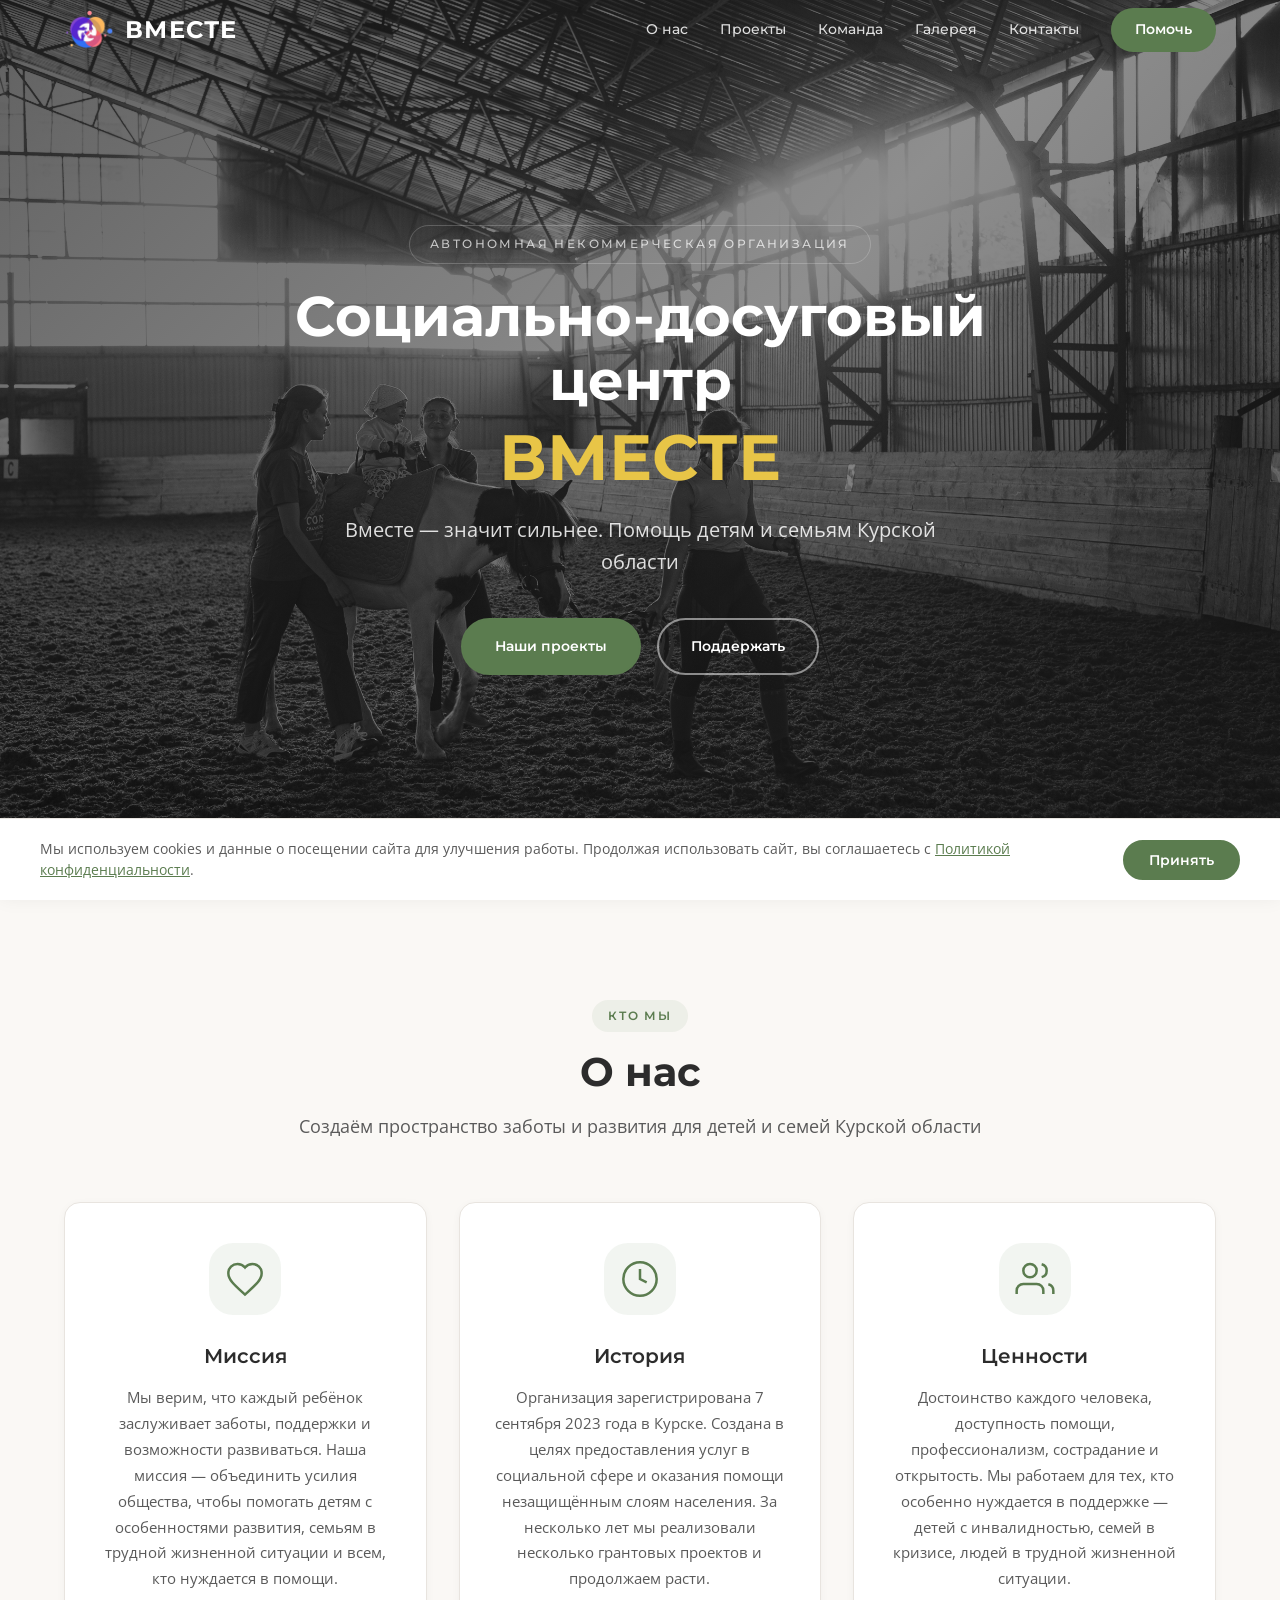
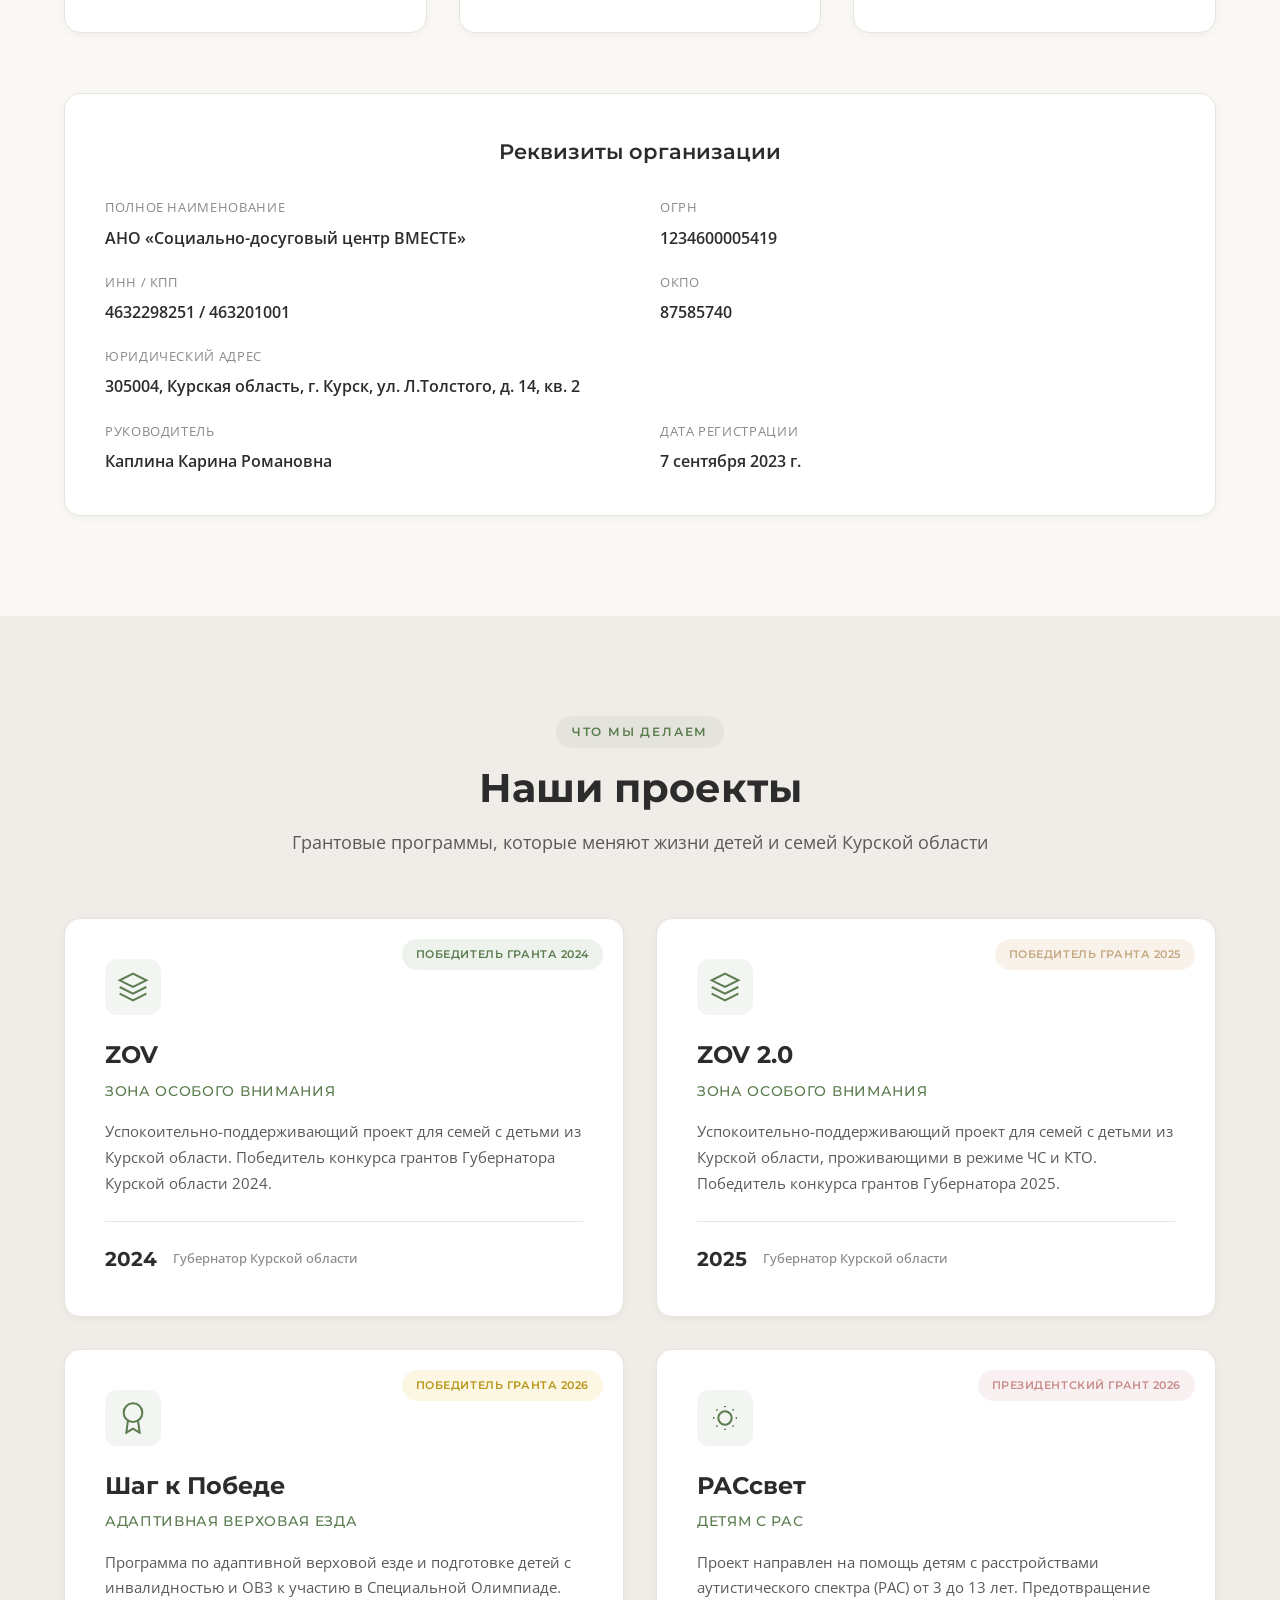
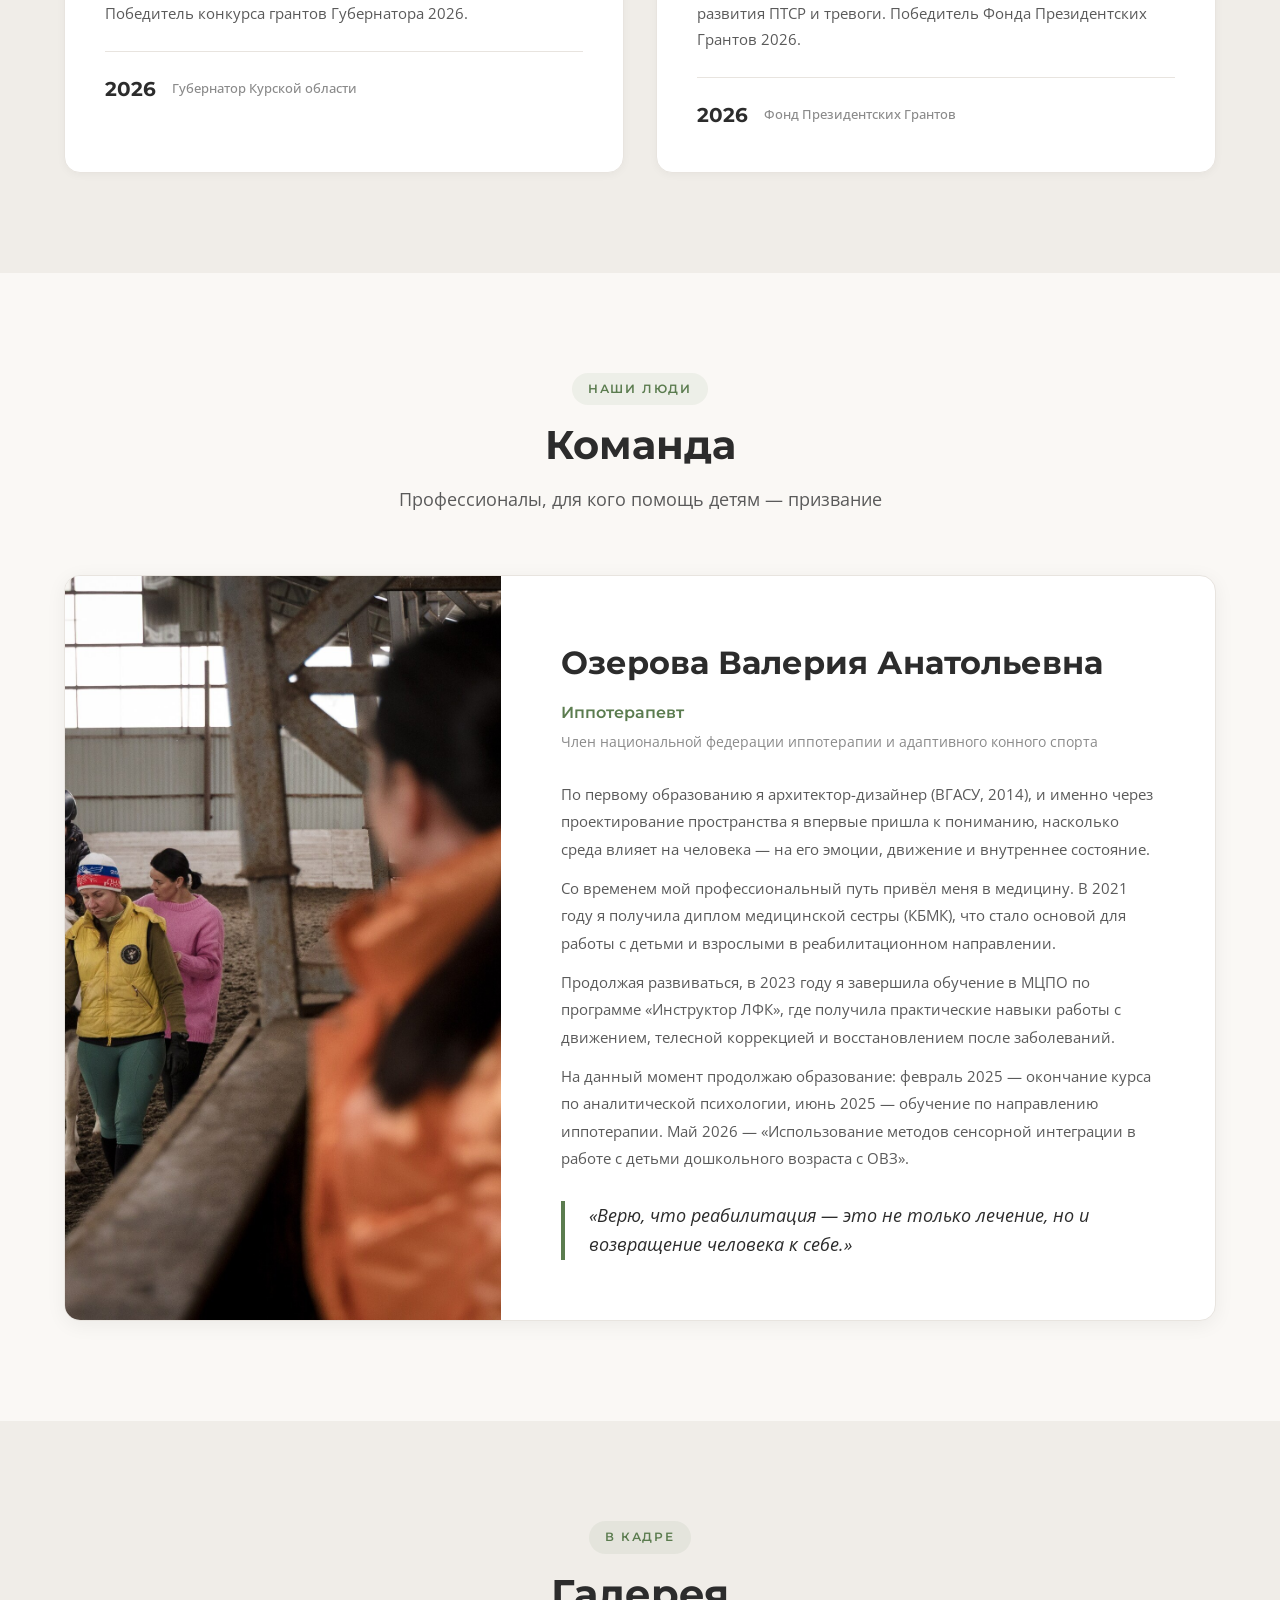
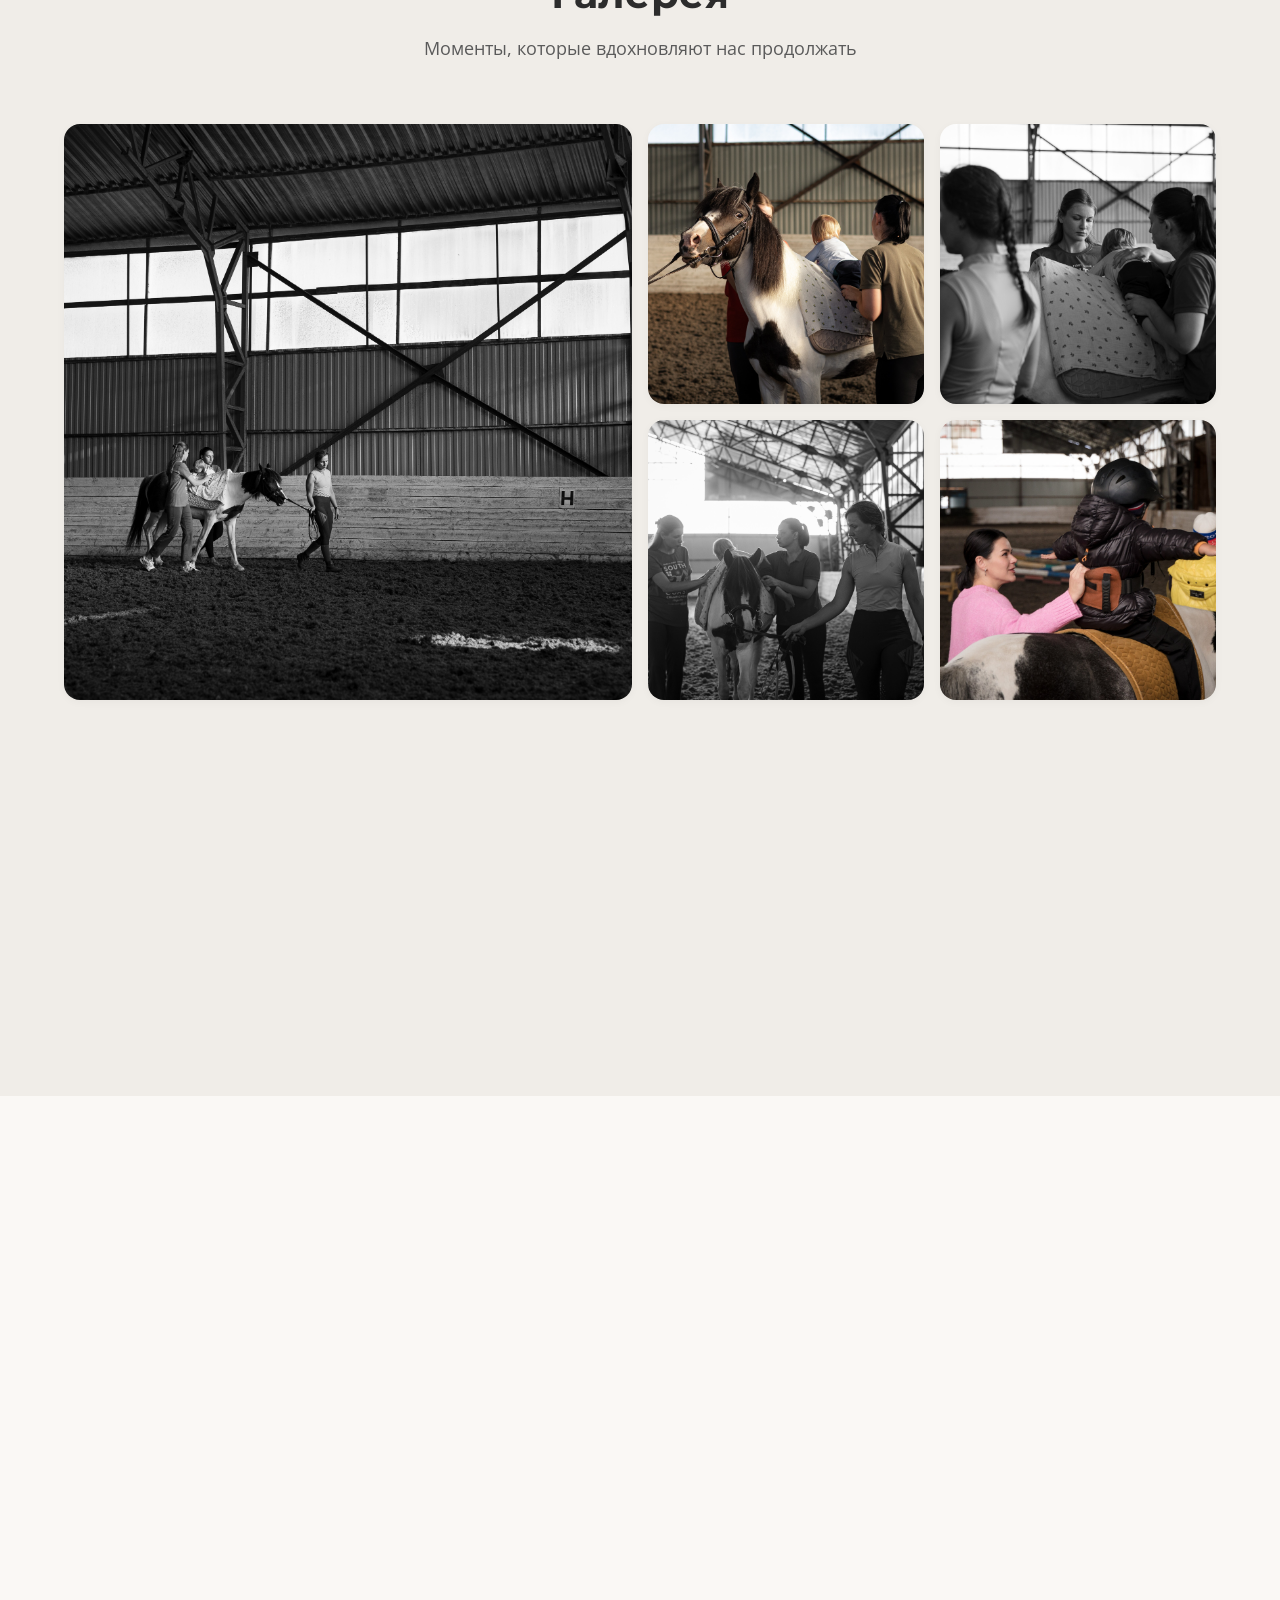
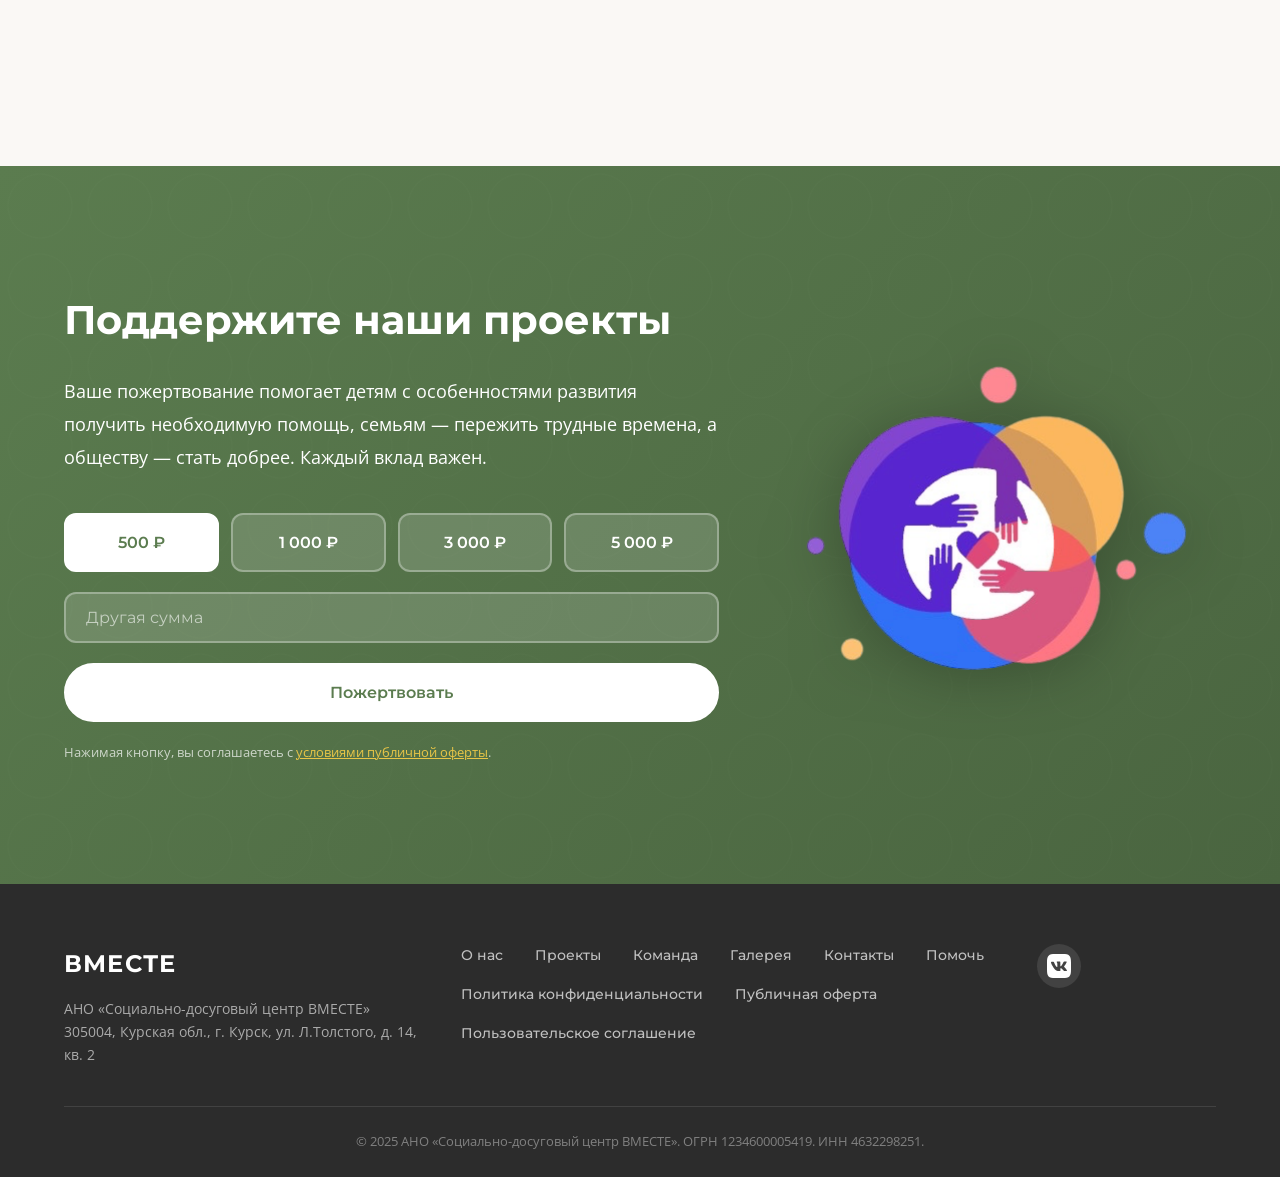
==== index.html @ 03fdedae "Replace separate legal pages with inline modals - same URL" ====
<!DOCTYPE html>
<html lang="ru">
<head>
    <meta charset="UTF-8">
    <meta name="viewport" content="width=device-width, initial-scale=1.0">
    <title>ВМЕСТЕ — Социально-досуговый центр</title>
    <meta name="description" content="АНО Социально-досуговый центр ВМЕСТЕ — помощь детям и семьям Курской области. Иппотерапия, проекты для детей с ОВЗ, поддержка семей в режиме ЧС.">
    <meta property="og:title" content="ВМЕСТЕ — Социально-досуговый центр">
    <meta property="og:description" content="Помощь детям и семьям Курской области. Иппотерапия, адаптивная верховая езда, поддержка детей с РАС.">
    <meta property="og:type" content="website">
    <link rel="icon" href="images/logo-donate.png" type="image/png">
    <link rel="preconnect" href="https://fonts.googleapis.com">
    <link rel="preconnect" href="https://fonts.gstatic.com" crossorigin>
    <link href="https://fonts.googleapis.com/css2?family=Montserrat:wght@300;400;500;600;700&family=Open+Sans:ital,wght@0,400;0,600;1,400&display=swap" rel="stylesheet">
    <link rel="stylesheet" href="css/style.css">
</head>
<body>
    <!-- Header -->
    <header class="header" id="header">
        <div class="container">
            <a href="#" class="logo">
                <img src="images/logo-donate.png" alt="ВМЕСТЕ" class="logo__img">
                <span>ВМЕСТЕ</span>
            </a>
            <nav class="nav" id="nav">
                <a href="#about" class="nav-link">О нас</a>
                <a href="#projects" class="nav-link">Проекты</a>
                <a href="#team" class="nav-link">Команда</a>
                <a href="#gallery" class="nav-link">Галерея</a>
                <a href="#contacts" class="nav-link">Контакты</a>
                <a href="#donate" class="nav-link nav-link--cta">Помочь</a>
            </nav>
            <button class="menu-toggle" id="menuToggle" aria-label="Открыть меню">
                <span></span>
                <span></span>
                <span></span>
            </button>
        </div>
    </header>

    <!-- Hero -->
    <section class="hero" id="hero">
        <div class="hero__bg">
            <img src="images/hero.jpg" alt="Иппотерапия в манеже" loading="eager">
            <div class="hero__overlay"></div>
        </div>
        <div class="hero__content">
            <span class="hero__label">Автономная некоммерческая организация</span>
            <h1 class="hero__title">Социально-досуговый центр <span class="hero__accent">ВМЕСТЕ</span></h1>
            <p class="hero__subtitle">Вместе — значит сильнее. Помощь детям и семьям Курской области</p>
            <div class="hero__actions">
                <a href="#projects" class="btn btn--primary">Наши проекты</a>
                <a href="#donate" class="btn btn--outline">Поддержать</a>
            </div>
        </div>
        <a href="#about" class="hero__scroll" aria-label="Прокрутить вниз">
            <svg width="24" height="24" viewBox="0 0 24 24" fill="none" stroke="currentColor" stroke-width="2">
                <path d="M12 5v14M5 12l7 7 7-7"/>
            </svg>
        </a>
    </section>

    <!-- About -->
    <section class="about section" id="about">
        <div class="container">
            <div class="section-header">
                <span class="section-tag">Кто мы</span>
                <h2 class="section-title">О нас</h2>
                <p class="section-desc">Создаём пространство заботы и развития для детей и семей Курской области</p>
            </div>
            <div class="about__grid">
                <div class="about__card">
                    <div class="about__icon">
                        <svg width="40" height="40" viewBox="0 0 24 24" fill="none" stroke="currentColor" stroke-width="1.5">
                            <path d="M12 21.35l-1.45-1.32C5.4 15.36 2 12.28 2 8.5 2 5.42 4.42 3 7.5 3c1.74 0 3.41.81 4.5 2.09C13.09 3.81 14.76 3 16.5 3 19.58 3 22 5.42 22 8.5c0 3.78-3.4 6.86-8.55 11.54L12 21.35z"/>
                        </svg>
                    </div>
                    <h3>Миссия</h3>
                    <p>Мы верим, что каждый ребёнок заслуживает заботы, поддержки и возможности развиваться. Наша миссия — объединить усилия общества, чтобы помогать детям с особенностями развития, семьям в трудной жизненной ситуации и всем, кто нуждается в помощи.</p>
                </div>
                <div class="about__card">
                    <div class="about__icon">
                        <svg width="40" height="40" viewBox="0 0 24 24" fill="none" stroke="currentColor" stroke-width="1.5">
                            <circle cx="12" cy="12" r="10"/>
                            <path d="M12 6v6l4 2"/>
                        </svg>
                    </div>
                    <h3>История</h3>
                    <p>Организация зарегистрирована 7 сентября 2023 года в Курске. Создана в целях предоставления услуг в социальной сфере и оказания помощи незащищённым слоям населения. За несколько лет мы реализовали несколько грантовых проектов и продолжаем расти.</p>
                </div>
                <div class="about__card">
                    <div class="about__icon">
                        <svg width="40" height="40" viewBox="0 0 24 24" fill="none" stroke="currentColor" stroke-width="1.5">
                            <path d="M17 21v-2a4 4 0 0 0-4-4H5a4 4 0 0 0-4 4v2"/>
                            <circle cx="9" cy="7" r="4"/>
                            <path d="M23 21v-2a4 4 0 0 0-3-3.87M16 3.13a4 4 0 0 1 0 7.75"/>
                        </svg>
                    </div>
                    <h3>Ценности</h3>
                    <p>Достоинство каждого человека, доступность помощи, профессионализм, сострадание и открытость. Мы работаем для тех, кто особенно нуждается в поддержке — детей с инвалидностью, семей в кризисе, людей в трудной жизненной ситуации.</p>
                </div>
            </div>

            <div class="about__requisites" style="margin-top: 60px; background: var(--color-card); border-radius: var(--radius-lg); padding: 40px; box-shadow: var(--shadow-sm); border: 1px solid var(--color-border);">
                <h3 style="font-family: var(--font-heading); font-size: 1.3rem; font-weight: 600; margin-bottom: 24px; color: var(--color-text); text-align: center;">Реквизиты организации</h3>
                <div class="requisites__grid" style="display: grid; grid-template-columns: repeat(2, 1fr); gap: 16px 40px;">
                    <div class="requisite">
                        <span style="font-size: 0.8rem; color: var(--color-text-muted); text-transform: uppercase; letter-spacing: 0.05em;">Полное наименование</span>
                        <p style="font-weight: 600; color: var(--color-text); margin-top: 4px;">АНО «Социально-досуговый центр ВМЕСТЕ»</p>
                    </div>
                    <div class="requisite">
                        <span style="font-size: 0.8rem; color: var(--color-text-muted); text-transform: uppercase; letter-spacing: 0.05em;">ОГРН</span>
                        <p style="font-weight: 600; color: var(--color-text); margin-top: 4px;">1234600005419</p>
                    </div>
                    <div class="requisite">
                        <span style="font-size: 0.8rem; color: var(--color-text-muted); text-transform: uppercase; letter-spacing: 0.05em;">ИНН / КПП</span>
                        <p style="font-weight: 600; color: var(--color-text); margin-top: 4px;">4632298251 / 463201001</p>
                    </div>
                    <div class="requisite">
                        <span style="font-size: 0.8rem; color: var(--color-text-muted); text-transform: uppercase; letter-spacing: 0.05em;">ОКПО</span>
                        <p style="font-weight: 600; color: var(--color-text); margin-top: 4px;">87585740</p>
                    </div>
                    <div class="requisite" style="grid-column: span 2;">
                        <span style="font-size: 0.8rem; color: var(--color-text-muted); text-transform: uppercase; letter-spacing: 0.05em;">Юридический адрес</span>
                        <p style="font-weight: 600; color: var(--color-text); margin-top: 4px;">305004, Курская область, г. Курск, ул. Л.Толстого, д. 14, кв. 2</p>
                    </div>
                    <div class="requisite">
                        <span style="font-size: 0.8rem; color: var(--color-text-muted); text-transform: uppercase; letter-spacing: 0.05em;">Руководитель</span>
                        <p style="font-weight: 600; color: var(--color-text); margin-top: 4px;">Каплина Карина Романовна</p>
                    </div>
                    <div class="requisite">
                        <span style="font-size: 0.8rem; color: var(--color-text-muted); text-transform: uppercase; letter-spacing: 0.05em;">Дата регистрации</span>
                        <p style="font-weight: 600; color: var(--color-text); margin-top: 4px;">7 сентября 2023 г.</p>
                    </div>
                </div>
            </div>
        </div>
    </section>

    <!-- Projects -->
    <section class="projects section" id="projects">
        <div class="container">
            <div class="section-header">
                <span class="section-tag">Что мы делаем</span>
                <h2 class="section-title">Наши проекты</h2>
                <p class="section-desc">Грантовые программы, которые меняют жизни детей и семей Курской области</p>
            </div>
            <div class="projects__grid">
                <div class="project-card">
                    <div class="project-card__badge badge--green">Победитель гранта 2024</div>
                    <div class="project-card__icon">
                        <svg width="32" height="32" viewBox="0 0 24 24" fill="none" stroke="currentColor" stroke-width="1.5">
                            <path d="M12 2L2 7l10 5 10-5-10-5zM2 17l10 5 10-5M2 12l10 5 10-5"/>
                        </svg>
                    </div>
                    <h3 class="project-card__title">ZOV</h3>
                    <p class="project-card__subtitle">Зона Особого Внимания</p>
                    <p class="project-card__desc">Успокоительно-поддерживающий проект для семей с детьми из Курской области. Победитель конкурса грантов Губернатора Курской области 2024.</p>
                    <div class="project-card__meta">
                        <span class="project-card__year">2024</span>
                        <span class="project-card__org">Губернатор Курской области</span>
                    </div>
                </div>
                <div class="project-card">
                    <div class="project-card__badge badge--sand">Победитель гранта 2025</div>
                    <div class="project-card__icon">
                        <svg width="32" height="32" viewBox="0 0 24 24" fill="none" stroke="currentColor" stroke-width="1.5">
                            <path d="M12 2L2 7l10 5 10-5-10-5zM2 17l10 5 10-5M2 12l10 5 10-5"/>
                        </svg>
                    </div>
                    <h3 class="project-card__title">ZOV 2.0</h3>
                    <p class="project-card__subtitle">Зона Особого Внимания</p>
                    <p class="project-card__desc">Успокоительно-поддерживающий проект для семей с детьми из Курской области, проживающими в режиме ЧС и КТО. Победитель конкурса грантов Губернатора 2025.</p>
                    <div class="project-card__meta">
                        <span class="project-card__year">2025</span>
                        <span class="project-card__org">Губернатор Курской области</span>
                    </div>
                </div>
                <div class="project-card">
                    <div class="project-card__badge badge--gold">Победитель гранта 2026</div>
                    <div class="project-card__icon">
                        <svg width="32" height="32" viewBox="0 0 24 24" fill="none" stroke="currentColor" stroke-width="1.5">
                            <circle cx="12" cy="8" r="7"/>
                            <path d="M8.21 13.89L7 23l5-3 5 3-1.21-9.12"/>
                        </svg>
                    </div>
                    <h3 class="project-card__title">Шаг к Победе</h3>
                    <p class="project-card__subtitle">Адаптивная верховая езда</p>
                    <p class="project-card__desc">Программа по адаптивной верховой езде и подготовке детей с инвалидностью и ОВЗ к участию в Специальной Олимпиаде. Победитель конкурса грантов Губернатора 2026.</p>
                    <div class="project-card__meta">
                        <span class="project-card__year">2026</span>
                        <span class="project-card__org">Губернатор Курской области</span>
                    </div>
                </div>
                <div class="project-card">
                    <div class="project-card__badge badge--rose">Президентский грант 2026</div>
                    <div class="project-card__icon">
                        <svg width="32" height="32" viewBox="0 0 24 24" fill="none" stroke="currentColor" stroke-width="1.5">
                            <path d="M12 3v1m0 16v1m-9-9h1m16 0h1M5.6 5.6l.7.7m12.1-.7l-.7.7M5.6 18.4l.7-.7m12.1.7l-.7-.7M12 7a5 5 0 1 0 0 10 5 5 0 0 0 0-10z"/>
                        </svg>
                    </div>
                    <h3 class="project-card__title">РАСсвет</h3>
                    <p class="project-card__subtitle">Детям с РАС</p>
                    <p class="project-card__desc">Проект направлен на помощь детям с расстройствами аутистического спектра (РАС) от 3 до 13 лет. Предотвращение развития ПТСР и тревоги. Победитель Фонда Президентских Грантов 2026.</p>
                    <div class="project-card__meta">
                        <span class="project-card__year">2026</span>
                        <span class="project-card__org">Фонд Президентских Грантов</span>
                    </div>
                </div>
            </div>
        </div>
    </section>

    <!-- Team -->
    <section class="team section" id="team">
        <div class="container">
            <div class="section-header">
                <span class="section-tag">Наши люди</span>
                <h2 class="section-title">Команда</h2>
                <p class="section-desc">Профессионалы, для кого помощь детям — призвание</p>
            </div>
            <div class="team__card">
                <div class="team__photo">
                    <img src="images/gallery5.jpg" alt="Озерова Валерия Анатольевна — иппотерапевт">
                </div>
                <div class="team__info">
                    <h3 class="team__name">Озерова Валерия Анатольевна</h3>
                    <p class="team__role">Иппотерапевт</p>
                    <p class="team__creds">Член национальной федерации иппотерапии и адаптивного конного спорта</p>
                    <div class="team__bio">
                        <p>По первому образованию я архитектор-дизайнер (ВГАСУ, 2014), и именно через проектирование пространства я впервые пришла к пониманию, насколько среда влияет на человека — на его эмоции, движение и внутреннее состояние.</p>
                        <p>Со временем мой профессиональный путь привёл меня в медицину. В 2021 году я получила диплом медицинской сестры (КБМК), что стало основой для работы с детьми и взрослыми в реабилитационном направлении.</p>
                        <p>Продолжая развиваться, в 2023 году я завершила обучение в МЦПО по программе «Инструктор ЛФК», где получила практические навыки работы с движением, телесной коррекцией и восстановлением после заболеваний.</p>
                        <p>На данный момент продолжаю образование: февраль 2025 — окончание курса по аналитической психологии, июнь 2025 — обучение по направлению иппотерапии. Май 2026 — «Использование методов сенсорной интеграции в работе с детьми дошкольного возраста с ОВЗ».</p>
                    </div>
                    <blockquote class="team__quote">
                        <p>«Верю, что реабилитация — это не только лечение, но и возвращение человека к себе.»</p>
                    </blockquote>
                </div>
            </div>
        </div>
    </section>

    <!-- Gallery -->
    <section class="gallery section" id="gallery">
        <div class="container">
            <div class="section-header">
                <span class="section-tag">В кадре</span>
                <h2 class="section-title">Галерея</h2>
                <p class="section-desc">Моменты, которые вдохновляют нас продолжать</p>
            </div>
            <div class="gallery__grid">
                <div class="gallery__item gallery__item--large">
                    <img src="images/gallery1.jpg" alt="Занятие по иппотерапии" loading="lazy">
                    <div class="gallery__overlay"><span>Иппотерапия</span></div>
                </div>
                <div class="gallery__item">
                    <img src="images/gallery2.jpg" alt="Адаптивная верховая езда" loading="lazy">
                    <div class="gallery__overlay"><span>Адаптивная езда</span></div>
                </div>
                <div class="gallery__item">
                    <img src="images/gallery3.jpg" alt="Работа с ребёнком" loading="lazy">
                    <div class="gallery__overlay"><span>Забота</span></div>
                </div>
                <div class="gallery__item">
                    <img src="images/gallery4.jpg" alt="Команда в манеже" loading="lazy">
                    <div class="gallery__overlay"><span>Команда</span></div>
                </div>
                <div class="gallery__item">
                    <img src="images/gallery6.jpg" alt="Ребёнок на лошади" loading="lazy">
                    <div class="gallery__overlay"><span>Доверие</span></div>
                </div>
                <div class="gallery__item gallery__item--wide">
                    <img src="images/gallery7.jpg" alt="Иппотерапия для детей" loading="lazy">
                    <div class="gallery__overlay"><span>Развитие</span></div>
                </div>
                <div class="gallery__item">
                    <img src="images/gallery8.png" alt="Творческие занятия с детьми" loading="lazy">
                    <div class="gallery__overlay"><span>Творчество</span></div>
                </div>
            </div>
        </div>
    </section>

    <!-- Contacts -->
    <section class="contacts section" id="contacts">
        <div class="container">
            <div class="section-header">
                <span class="section-tag">Связь</span>
                <h2 class="section-title">Контакты</h2>
                <p class="section-desc">Мы на связи и рады ответить на ваши вопросы</p>
            </div>
            <div class="contacts__grid">
                <a href="https://vk.com/club224988592" target="_blank" rel="noopener" class="contacts__card">
                    <div class="contacts__icon">
                        <svg width="32" height="32" viewBox="0 0 24 24" fill="currentColor">
                            <path d="M15.684 0H8.316C1.592 0 0 1.592 0 8.316v7.368C0 22.408 1.592 24 8.316 24h7.368C22.408 24 24 22.408 24 15.684V8.316C24 1.592 22.408 0 15.684 0zm3.692 17.123h-1.744c-.66 0-.862-.523-2.049-1.713-1.033-1.033-1.49-1.171-1.744-1.171-.356 0-.458.102-.458.593v1.575c0 .424-.135.678-1.253.678-1.846 0-3.896-1.118-5.335-3.202C4.624 10.857 4 8.696 4 8.219c0-.254.102-.491.593-.491h1.744c.44 0 .61.203.779.678.863 2.49 2.303 4.675 2.896 4.675.22 0 .322-.102.322-.66V9.721c-.068-1.186-.695-1.287-.695-1.71 0-.203.17-.407.44-.407h2.744c.373 0 .508.203.508.643v3.473c0 .372.17.508.271.508.22 0 .407-.136.813-.542 1.254-1.406 2.151-3.574 2.151-3.574.119-.254.322-.491.763-.491h1.744c.525 0 .644.27.525.643-.22 1.017-2.354 4.031-2.354 4.031-.186.305-.254.44 0 .78.186.254.796.779 1.203 1.253.745.847 1.32 1.558 1.473 2.048.17.491-.085.744-.576.744z"/>
                        </svg>
                    </div>
                    <h3>Группа ВКонтакте</h3>
                    <p>vk.com/club224988592</p>
                    <span class="contacts__link">Перейти →</span>
                </a>
                <div class="contacts__card">
                    <div class="contacts__icon">
                        <svg width="32" height="32" viewBox="0 0 24 24" fill="none" stroke="currentColor" stroke-width="1.5">
                            <path d="M21 10c0 7-9 13-9 13s-9-6-9-13a9 9 0 0 1 18 0z"/>
                            <circle cx="12" cy="10" r="3"/>
                        </svg>
                    </div>
                    <h3>Адрес</h3>
                    <p>305004, Курская обл., г. Курск, ул. Л.Толстого, д. 14, кв. 2</p>
                </div>
                <div class="contacts__card">
                    <div class="contacts__icon">
                        <svg width="32" height="32" viewBox="0 0 24 24" fill="none" stroke="currentColor" stroke-width="1.5">
                            <path d="M4 4h16c1.1 0 2 .9 2 2v12c0 1.1-.9 2-2 2H4c-1.1 0-2-.9-2-2V6c0-1.1.9-2 2-2z"/>
                            <polyline points="22,6 12,13 2,6"/>
                        </svg>
                    </div>
                    <h3>Связь</h3>
                    <p>Пишите нам в группе ВК — мы отвечаем оперативно</p>
                </div>
            </div>
        </div>
    </section>

    <!-- Donate -->
    <section class="donate section" id="donate">
        <div class="donate__bg"><div class="donate__overlay"></div></div>
        <div class="container">
            <div class="donate__grid">
                <div class="donate__left">
                    <h2 class="donate__title">Поддержите наши проекты</h2>
                    <p class="donate__text">Ваше пожертвование помогает детям с особенностями развития получить необходимую помощь, семьям — пережить трудные времена, а обществу — стать добрее. Каждый вклад важен.</p>
                    <form class="donate__form" id="donateForm" onsubmit="event.preventDefault(); alert('Форма оплаты в процессе подключения. Свяжитесь с нами через ВК для пожертвования.');">
                        <div class="donate__amounts">
                            <label class="donate__amount"><input type="radio" name="amount" value="500" checked><span>500 ₽</span></label>
                            <label class="donate__amount"><input type="radio" name="amount" value="1000"><span>1 000 ₽</span></label>
                            <label class="donate__amount"><input type="radio" name="amount" value="3000"><span>3 000 ₽</span></label>
                            <label class="donate__amount"><input type="radio" name="amount" value="5000"><span>5 000 ₽</span></label>
                        </div>
                        <div class="donate__custom"><input type="number" name="custom" placeholder="Другая сумма" min="100"></div>
                        <button type="submit" class="btn btn--primary btn--large">Пожертвовать</button>
                        <p class="donate__note">Нажимая кнопку, вы соглашаетесь с <a href="offer.html" target="_blank">условиями публичной оферты</a>.</p>
                    </form>
                </div>
                <div class="donate__right">
                    <img src="images/logo-donate.png" alt="Логотип ВМЕСТЕ" class="donate__logo">
                </div>
            </div>
        </div>
    </section>

    <!-- Footer -->
    <footer class="footer">
        <div class="container">
            <div class="footer__grid">
                <div class="footer__brand">
                    <a href="#" class="footer__logo">ВМЕСТЕ</a>
                    <p>АНО «Социально-досуговый центр ВМЕСТЕ»<br>305004, Курская обл., г. Курск, ул. Л.Толстого, д. 14, кв. 2</p>
                </div>
                <div class="footer__links">
                    <a href="index.html#about">О нас</a>
                    <a href="index.html#projects">Проекты</a>
                    <a href="index.html#team">Команда</a>
                    <a href="index.html#gallery">Галерея</a>
                    <a href="index.html#contacts">Контакты</a>
                    <a href="index.html#donate">Помочь</a>
                    <a href="#" data-modal="privacy">Политика конфиденциальности</a>
                    <a href="#" data-modal="offer">Публичная оферта</a>
                    <a href="#" data-modal="terms">Пользовательское соглашение</a>
                </div>
                <div class="footer__social">
                    <a href="https://vk.com/club224988592" target="_blank" rel="noopener" aria-label="ВКонтакте">
                        <svg width="24" height="24" viewBox="0 0 24 24" fill="currentColor">
                            <path d="M15.684 0H8.316C1.592 0 0 1.592 0 8.316v7.368C0 22.408 1.592 24 8.316 24h7.368C22.408 24 24 22.408 24 15.684V8.316C24 1.592 22.408 0 15.684 0zm3.692 17.123h-1.744c-.66 0-.862-.523-2.049-1.713-1.033-1.033-1.49-1.171-1.744-1.171-.356 0-.458.102-.458.593v1.575c0 .424-.135.678-1.253.678-1.846 0-3.896-1.118-5.335-3.202C4.624 10.857 4 8.696 4 8.219c0-.254.102-.491.593-.491h1.744c.44 0 .61.203.779.678.863 2.49 2.303 4.675 2.896 4.675.22 0 .322-.102.322-.66V9.721c-.068-1.186-.695-1.287-.695-1.71 0-.203.17-.407.44-.407h2.744c.373 0 .508.203.508.643v3.473c0 .372.17.508.271.508.22 0 .407-.136.813-.542 1.254-1.406 2.151-3.574 2.151-3.574.119-.254.322-.491.763-.491h1.744c.525 0 .644.27.525.643-.22 1.017-2.354 4.031-2.354 4.031-.186.305-.254.44 0 .78.186.254.796.779 1.203 1.253.745.847 1.32 1.558 1.473 2.048.17.491-.085.744-.576.744z"/>
                        </svg>
                    </a>
                </div>
            </div>
            <div class="footer__bottom">
                <p>© 2025 АНО «Социально-досуговый центр ВМЕСТЕ». ОГРН 1234600005419. ИНН 4632298251.</p>
            </div>
        </div>
    </footer>

    <!-- Modals -->
    <div class="modal" id="modal-privacy">
        <div class="modal__overlay" data-modal-close></div>
        <div class="modal__content">
            <button class="modal__close" data-modal-close>×</button>
            <h2 class="modal__title">Политика конфиденциальности</h2>
            <div class="modal__body">
                <p><strong>Дата вступления в силу:</strong> 1 января 2025 г.</p>
                <h3>1. Общие положения</h3>
                <p>Настоящая Политика конфиденциальности персональных данных (далее — Политика) действует в отношении всей информации, которую АНО «Социально-досуговый центр ВМЕСТЕ» (далее — Оператор) может получить о посетителях сайта.</p>
                <p>Использование сайта означает безоговорочное согласие пользователя с настоящей Политикой и указанными в ней условиями обработки персональных данных.</p>
                <h3>2. Персональные данные</h3>
                <p>Оператор может собирать следующие персональные данные: фамилия, имя, отчество; контактный телефон; адрес электронной почты; иные данные, предоставляемые пользователем добровольно.</p>
                <h3>3. Цели обработки</h3>
                <p>Оператор обрабатывает персональные данные в целях: обратной связи с посетителями сайта; информирования о деятельности центра и проектах; обработки обращений и запросов.</p>
                <h3>4. Правовые основания</h3>
                <p>Обработка персональных данных осуществляется на основании Федерального закона № 152-ФЗ «О персональных данных» и согласия субъекта персональных данных.</p>
                <h3>5. Cookies</h3>
                <p>Сайт использует файлы cookie для обеспечения корректной работы, анализа посещаемости и улучшения пользовательского опыта.</p>
                <h3>6. Права субъекта</h3>
                <p>Субъект персональных данных имеет право получать информацию об обработке своих данных, требовать уточнения, блокирования или уничтожения данных.</p>
                <h3>7. Контакты</h3>
                <p>По вопросам обработки персональных данных обращайтесь в группу <a href="https://vk.com/club224988592" target="_blank" rel="noopener">ВКонтакте</a>.</p>
                <p style="margin-top: 24px; font-size: 0.85rem; color: var(--color-text-muted);">Последнее обновление: январь 2025 г.</p>
            </div>
        </div>
    </div>

    <div class="modal" id="modal-offer">
        <div class="modal__overlay" data-modal-close></div>
        <div class="modal__content">
            <button class="modal__close" data-modal-close>×</button>
            <h2 class="modal__title">Публичная оферта</h2>
            <div class="modal__body">
                <p><strong>Дата публикации:</strong> 1 января 2025 г.</p>
                <h3>1. Общие положения</h3>
                <p>Настоящая оферта является публичным предложением АНО «Социально-досуговый центр ВМЕСТЕ» (далее — Организация) заключить договор пожертвования в соответствии со ст. 582 Гражданского кодекса РФ.</p>
                <h3>2. Предмет договора</h3>
                <p>Благотворитель передаёт Организации в собственность денежные средства в качестве безвозмездного пожертвования на уставные цели Организации.</p>
                <h3>3. Права и обязанности сторон</h3>
                <p><strong>Организация обязуется:</strong> использовать пожертвованные средства исключительно на уставные цели; вести учёт поступивших пожертвований; публиковать отчёты о деятельности.</p>
                <p><strong>Благотворитель имеет право:</strong> получить информацию о деятельности Организации; запросить отчёт об использовании пожертвования.</p>
                <h3>4. Реквизиты Организации</h3>
                <p>АНО «Социально-досуговый центр ВМЕСТЕ»</p>
                <p>ОГРН: 1234600005419 | ИНН: 4632298251 | КПП: 463201001</p>
                <p>ОКПО: 87585740</p>
                <p>Юридический адрес: 305004, Курская область, г. Курск, ул. Л.Толстого, д. 14, кв. 2</p>
                <p>Руководитель: Каплина Карина Романовна</p>
                <p>Расчётный счёт: <em>(укажите при предоставлении банковских реквизитов)</em></p>
                <h3>5. Контакты</h3>
                <p>Группа ВКонтакте: <a href="https://vk.com/club224988592" target="_blank" rel="noopener">vk.com/club224988592</a></p>
                <p style="margin-top: 24px; font-size: 0.85rem; color: var(--color-text-muted);">Настоящая оферта может быть изменена Организацией. Актуальная версия размещается на сайте.</p>
            </div>
        </div>
    </div>

    <div class="modal" id="modal-terms">
        <div class="modal__overlay" data-modal-close></div>
        <div class="modal__content">
            <button class="modal__close" data-modal-close>×</button>
            <h2 class="modal__title">Пользовательское соглашение</h2>
            <div class="modal__body">
                <p><strong>Дата вступления в силу:</strong> 1 января 2025 г.</p>
                <h3>1. Общие положения</h3>
                <p>Настоящее Соглашение регулирует отношения между АНО «Социально-досуговый центр ВМЕСТЕ» и пользователем сайта.</p>
                <h3>2. Права и обязанности</h3>
                <p>Пользователь обязуется: не нарушать работу сайта; не использовать сайт в противоправных целях; соблюдать законодательство РФ.</p>
                <h3>3. Интеллектуальная собственность</h3>
                <p>Все материалы сайта являются интеллектуальной собственностью Администрации или используются на законных основаниях.</p>
                <h3>4. Ограничение ответственности</h3>
                <p>Администрация не несёт ответственности за недоступность сайта по техническим причинам, действия третьих лиц, убытки от использования или невозможности использования сайта.</p>
                <h3>5. Заключительные положения</h3>
                <p>Настоящее Соглашение может быть изменено Администрацией без специального уведомления. Актуальная версия размещается на сайте.</p>
                <p>По всем вопросам обращайтесь в группу <a href="https://vk.com/club224988592" target="_blank" rel="noopener">ВКонтакте</a>.</p>
                <p style="margin-top: 24px; font-size: 0.85rem; color: var(--color-text-muted);">Последнее обновление: январь 2025 г.</p>
            </div>
        </div>
    </div>

    <script src="js/main.js"></script>

    <!-- Cookies Banner -->
    <div class="cookies-banner" id="cookiesBanner">
        <div class="cookies-banner__content">
            <p>Мы используем cookies и данные о посещении сайта для улучшения работы. Продолжая использовать сайт, вы соглашаетесь с <a href="#" data-modal="privacy">Политикой конфиденциальности</a>.</p>
            <button class="btn btn--primary" id="cookiesAccept">Принять</button>
        </div>
    </div>
</body>
</html>
---- css/style.css ----
/* ===== Variables ===== */
:root {
    --color-primary: #5B7C4F;
    --color-primary-dark: #4a6540;
    --color-primary-light: #6f9461;
    --color-secondary: #D4A574;
    --color-secondary-light: #e2b88a;
    --color-accent: #E8C547;
    --color-accent-light: #f0d76e;
    --color-bg: #FAF8F5;
    --color-bg-dark: #f0ede8;
    --color-card: #FFFFFF;
    --color-border: #E8E4DF;
    --color-text: #2C2C2C;
    --color-text-light: #5a5a5a;
    --color-text-muted: #8a8a8a;
    --color-white: #FFFFFF;
    --color-rose: #C98B8B;
    --color-sand: #C4A882;
    --color-gold: #D4A843;
    --shadow-sm: 0 2px 8px rgba(0,0,0,0.04);
    --shadow-md: 0 4px 20px rgba(0,0,0,0.06);
    --shadow-lg: 0 8px 40px rgba(0,0,0,0.08);
    --radius-sm: 8px;
    --radius-md: 12px;
    --radius-lg: 16px;
    --radius-xl: 24px;
    --transition: all 0.3s cubic-bezier(0.4, 0, 0.2, 1);
    --font-heading: 'Montserrat', sans-serif;
    --font-body: 'Open Sans', sans-serif;
    --max-width: 1200px;
}

/* ===== Reset ===== */
*, *::before, *::after {
    margin: 0;
    padding: 0;
    box-sizing: border-box;
}

html {
    scroll-behavior: smooth;
    font-size: 16px;
}

body {
    font-family: var(--font-body);
    color: var(--color-text);
    background: var(--color-bg);
    line-height: 1.7;
    overflow-x: hidden;
    -webkit-font-smoothing: antialiased;
}

img {
    max-width: 100%;
    height: auto;
    display: block;
}

a {
    color: inherit;
    text-decoration: none;
}

button {
    border: none;
    background: none;
    cursor: pointer;
    font-family: inherit;
}

/* ===== Container ===== */
.container {
    max-width: var(--max-width);
    margin: 0 auto;
    padding: 0 24px;
}

/* ===== Section ===== */
.section {
    padding: 100px 0;
}

.section-header {
    text-align: center;
    max-width: 700px;
    margin: 0 auto 60px;
}

.section-tag {
    display: inline-block;
    font-family: var(--font-heading);
    font-size: 0.75rem;
    font-weight: 600;
    letter-spacing: 0.15em;
    text-transform: uppercase;
    color: var(--color-primary);
    background: rgba(91, 124, 79, 0.08);
    padding: 6px 16px;
    border-radius: 100px;
    margin-bottom: 16px;
}

.section-title {
    font-family: var(--font-heading);
    font-size: 2.5rem;
    font-weight: 700;
    color: var(--color-text);
    margin-bottom: 16px;
    line-height: 1.2;
}

.section-desc {
    font-size: 1.1rem;
    color: var(--color-text-light);
    line-height: 1.7;
}

/* ===== Header ===== */
.header {
    position: fixed;
    top: 0;
    left: 0;
    right: 0;
    z-index: 1000;
    padding: 8px 0;
    transition: var(--transition);
    background: transparent;
}

.header.scrolled {
    background: rgba(255, 255, 255, 0.95);
    backdrop-filter: blur(12px);
    box-shadow: var(--shadow-sm);
    padding: 6px 0;
}

.header .container {
    display: flex;
    align-items: center;
    justify-content: space-between;
}

.logo {
    display: inline-flex;
    align-items: center;
    gap: 10px;
    font-family: var(--font-heading);
    font-size: 1.5rem;
    font-weight: 700;
    color: var(--color-white);
    letter-spacing: 0.05em;
    transition: var(--transition);
}

.logo__img {
    height: 44px;
    width: auto;
    object-fit: contain;
    flex-shrink: 0;
}

.header.scrolled .logo {
    color: var(--color-primary);
}

.nav {
    display: flex;
    align-items: center;
    gap: 32px;
}

.nav-link {
    font-family: var(--font-heading);
    font-size: 0.85rem;
    font-weight: 500;
    color: rgba(255, 255, 255, 0.85);
    transition: var(--transition);
    position: relative;
}

.header.scrolled .nav-link {
    color: var(--color-text);
}

.nav-link:hover {
    color: var(--color-white);
}

.header.scrolled .nav-link:hover {
    color: var(--color-primary);
}

.nav-link::after {
    content: '';
    position: absolute;
    bottom: -4px;
    left: 0;
    width: 0;
    height: 2px;
    background: var(--color-primary);
    transition: var(--transition);
    border-radius: 2px;
}

.nav-link:hover::after {
    width: 100%;
}

.nav-link--cta {
    background: var(--color-primary);
    color: var(--color-white) !important;
    padding: 10px 24px;
    border-radius: 100px;
    font-weight: 600;
}

.nav-link--cta:hover {
    background: var(--color-primary-dark);
    transform: translateY(-1px);
}

.nav-link--cta::after {
    display: none;
}

.menu-toggle {
    display: none;
    flex-direction: column;
    gap: 5px;
    padding: 8px;
    z-index: 1001;
}

.menu-toggle span {
    display: block;
    width: 24px;
    height: 2px;
    background: var(--color-white);
    transition: var(--transition);
    border-radius: 2px;
}

.header.scrolled .menu-toggle span {
    background: var(--color-text);
}

.menu-toggle.active span:nth-child(1) {
    transform: rotate(45deg) translate(5px, 5px);
}

.menu-toggle.active span:nth-child(2) {
    opacity: 0;
}

.menu-toggle.active span:nth-child(3) {
    transform: rotate(-45deg) translate(5px, -5px);
}

/* ===== Hero ===== */
.hero {
    position: relative;
    min-height: 100vh;
    display: flex;
    align-items: center;
    justify-content: center;
    overflow: hidden;
}

.hero__bg {
    position: absolute;
    inset: 0;
    z-index: 0;
}

.hero__bg img {
    width: 100%;
    height: 100%;
    object-fit: cover;
    object-position: center;
}

.hero__overlay {
    position: absolute;
    inset: 0;
    background: linear-gradient(
        135deg,
        rgba(30, 30, 30, 0.7) 0%,
        rgba(30, 30, 30, 0.5) 50%,
        rgba(30, 30, 30, 0.7) 100%
    );
}

.hero__content {
    position: relative;
    z-index: 1;
    text-align: center;
    max-width: 800px;
    padding: 0 24px;
    animation: fadeInUp 1s ease-out;
}

.hero__label {
    display: inline-block;
    font-family: var(--font-heading);
    font-size: 0.75rem;
    font-weight: 500;
    letter-spacing: 0.2em;
    text-transform: uppercase;
    color: rgba(255, 255, 255, 0.7);
    margin-bottom: 20px;
    border: 1px solid rgba(255, 255, 255, 0.2);
    padding: 8px 20px;
    border-radius: 100px;
}

.hero__title {
    font-family: var(--font-heading);
    font-size: 3.5rem;
    font-weight: 700;
    color: var(--color-white);
    line-height: 1.15;
    margin-bottom: 20px;
}

.hero__accent {
    color: var(--color-accent);
    display: block;
    font-size: 4rem;
    margin-top: 8px;
}

.hero__subtitle {
    font-size: 1.25rem;
    color: rgba(255, 255, 255, 0.85);
    margin-bottom: 40px;
    line-height: 1.6;
    max-width: 600px;
    margin-left: auto;
    margin-right: auto;
}

.hero__actions {
    display: flex;
    gap: 16px;
    justify-content: center;
    flex-wrap: wrap;
}

.hero__scroll {
    position: absolute;
    bottom: 40px;
    left: 50%;
    transform: translateX(-50%);
    z-index: 1;
    color: rgba(255, 255, 255, 0.6);
    animation: bounce 2s infinite;
}

/* ===== Buttons ===== */
.btn {
    display: inline-flex;
    align-items: center;
    justify-content: center;
    gap: 8px;
    font-family: var(--font-heading);
    font-size: 0.9rem;
    font-weight: 600;
    padding: 14px 32px;
    border-radius: 100px;
    transition: var(--transition);
    cursor: pointer;
    border: 2px solid transparent;
}

.btn--primary {
    background: var(--color-primary);
    color: var(--color-white);
    border-color: var(--color-primary);
}

.btn--primary:hover {
    background: var(--color-primary-dark);
    border-color: var(--color-primary-dark);
    transform: translateY(-2px);
    box-shadow: var(--shadow-md);
}

.btn--outline {
    background: transparent;
    color: var(--color-white);
    border-color: rgba(255, 255, 255, 0.5);
}

.btn--outline:hover {
    background: rgba(255, 255, 255, 0.1);
    border-color: var(--color-white);
    transform: translateY(-2px);
}

.btn--large {
    padding: 18px 48px;
    font-size: 1rem;
}

/* ===== About ===== */
.about {
    background: var(--color-bg);
}

.about__grid {
    display: grid;
    grid-template-columns: repeat(3, 1fr);
    gap: 32px;
}

.about__card {
    background: var(--color-card);
    border-radius: var(--radius-lg);
    padding: 40px 32px;
    text-align: center;
    box-shadow: var(--shadow-sm);
    border: 1px solid var(--color-border);
    transition: var(--transition);
}

.about__card:hover {
    transform: translateY(-6px);
    box-shadow: var(--shadow-lg);
    border-color: transparent;
}

.about__icon {
    width: 72px;
    height: 72px;
    background: rgba(91, 124, 79, 0.08);
    border-radius: var(--radius-xl);
    display: flex;
    align-items: center;
    justify-content: center;
    margin: 0 auto 24px;
    color: var(--color-primary);
}

.about__card h3 {
    font-family: var(--font-heading);
    font-size: 1.25rem;
    font-weight: 600;
    margin-bottom: 12px;
    color: var(--color-text);
}

.about__card p {
    font-size: 0.95rem;
    color: var(--color-text-light);
    line-height: 1.7;
}

/* ===== Projects ===== */
.projects {
    background: var(--color-bg-dark);
}

.projects__grid {
    display: grid;
    grid-template-columns: repeat(2, 1fr);
    gap: 32px;
}

.project-card {
    background: var(--color-card);
    border-radius: var(--radius-lg);
    padding: 40px;
    position: relative;
    box-shadow: var(--shadow-sm);
    border: 1px solid var(--color-border);
    transition: var(--transition);
    overflow: hidden;
}

.project-card:hover {
    transform: translateY(-6px);
    box-shadow: var(--shadow-lg);
    border-color: transparent;
}

.project-card__badge {
    position: absolute;
    top: 20px;
    right: 20px;
    font-family: var(--font-heading);
    font-size: 0.7rem;
    font-weight: 600;
    letter-spacing: 0.05em;
    text-transform: uppercase;
    padding: 6px 14px;
    border-radius: 100px;
}

.badge--green {
    background: rgba(91, 124, 79, 0.1);
    color: var(--color-primary);
}

.badge--sand {
    background: rgba(212, 165, 116, 0.15);
    color: var(--color-sand);
}

.badge--gold {
    background: rgba(232, 197, 71, 0.15);
    color: #B8961A;
}

.badge--rose {
    background: rgba(201, 139, 139, 0.12);
    color: var(--color-rose);
}

.project-card__icon {
    width: 56px;
    height: 56px;
    background: rgba(91, 124, 79, 0.08);
    border-radius: var(--radius-md);
    display: flex;
    align-items: center;
    justify-content: center;
    color: var(--color-primary);
    margin-bottom: 20px;
}

.project-card__title {
    font-family: var(--font-heading);
    font-size: 1.5rem;
    font-weight: 700;
    color: var(--color-text);
    margin-bottom: 4px;
}

.project-card__subtitle {
    font-family: var(--font-heading);
    font-size: 0.85rem;
    font-weight: 500;
    color: var(--color-primary);
    text-transform: uppercase;
    letter-spacing: 0.05em;
    margin-bottom: 16px;
}

.project-card__desc {
    font-size: 0.95rem;
    color: var(--color-text-light);
    line-height: 1.7;
    margin-bottom: 24px;
}

.project-card__meta {
    display: flex;
    gap: 16px;
    align-items: center;
    padding-top: 20px;
    border-top: 1px solid var(--color-border);
}

.project-card__year {
    font-family: var(--font-heading);
    font-weight: 700;
    font-size: 1.25rem;
    color: var(--color-text);
}

.project-card__org {
    font-size: 0.8rem;
    color: var(--color-text-muted);
    font-weight: 500;
}

/* ===== Team ===== */
.team {
    background: var(--color-bg);
}

.team__card {
    display: grid;
    grid-template-columns: 1fr 1.5fr;
    gap: 60px;
    align-items: start;
    background: var(--color-card);
    border-radius: var(--radius-lg);
    overflow: hidden;
    box-shadow: var(--shadow-md);
    border: 1px solid var(--color-border);
}

.team__photo {
    height: 100%;
    min-height: 500px;
}

.team__photo img {
    width: 100%;
    height: 100%;
    object-fit: cover;
    object-position: center;
}

.team__info {
    padding: 60px 60px 60px 0;
}

.team__name {
    font-family: var(--font-heading);
    font-size: 2rem;
    font-weight: 700;
    color: var(--color-text);
    margin-bottom: 8px;
}

.team__role {
    font-family: var(--font-heading);
    font-size: 1rem;
    font-weight: 600;
    color: var(--color-primary);
    margin-bottom: 4px;
}

.team__creds {
    font-size: 0.85rem;
    color: var(--color-text-muted);
    margin-bottom: 28px;
}

.team__bio {
    margin-bottom: 28px;
}

.team__bio p {
    font-size: 0.95rem;
    color: var(--color-text-light);
    line-height: 1.8;
    margin-bottom: 12px;
}

.team__quote {
    border-left: 4px solid var(--color-primary);
    padding-left: 24px;
    font-style: italic;
    color: var(--color-text);
    font-size: 1.1rem;
    line-height: 1.7;
}

.team__quote p {
    font-family: var(--font-body);
    font-style: italic;
}

/* ===== Gallery ===== */
.gallery {
    background: var(--color-bg-dark);
}

.gallery__grid {
    display: grid;
    grid-template-columns: repeat(4, 1fr);
    grid-auto-rows: 280px;
    gap: 16px;
}

.gallery__item {
    position: relative;
    border-radius: var(--radius-lg);
    overflow: hidden;
    cursor: pointer;
    box-shadow: var(--shadow-sm);
}

.gallery__item img {
    width: 100%;
    height: 100%;
    object-fit: cover;
    transition: transform 0.6s cubic-bezier(0.4, 0, 0.2, 1);
}

.gallery__item:hover img {
    transform: scale(1.08);
}

.gallery__overlay {
    position: absolute;
    inset: 0;
    background: linear-gradient(to top, rgba(0,0,0,0.6) 0%, transparent 60%);
    display: flex;
    align-items: flex-end;
    padding: 24px;
    opacity: 0;
    transition: var(--transition);
}

.gallery__item:hover .gallery__overlay {
    opacity: 1;
}

.gallery__overlay span {
    color: var(--color-white);
    font-family: var(--font-heading);
    font-weight: 600;
    font-size: 0.95rem;
}

.gallery__item--large {
    grid-column: span 2;
    grid-row: span 2;
}

.gallery__item--wide {
    grid-column: span 2;
}

/* ===== Contacts ===== */
.contacts {
    background: var(--color-bg);
}

.contacts__grid {
    display: grid;
    grid-template-columns: repeat(3, 1fr);
    gap: 24px;
}

.contacts__card {
    background: var(--color-card);
    border-radius: var(--radius-lg);
    padding: 40px 32px;
    text-align: center;
    box-shadow: var(--shadow-sm);
    border: 1px solid var(--color-border);
    transition: var(--transition);
}

.contacts__card:hover {
    transform: translateY(-6px);
    box-shadow: var(--shadow-lg);
    border-color: var(--color-primary);
}

.contacts__icon {
    width: 64px;
    height: 64px;
    background: rgba(91, 124, 79, 0.08);
    border-radius: var(--radius-xl);
    display: flex;
    align-items: center;
    justify-content: center;
    margin: 0 auto 20px;
    color: var(--color-primary);
}

.contacts__card h3 {
    font-family: var(--font-heading);
    font-size: 1.1rem;
    font-weight: 600;
    margin-bottom: 8px;
    color: var(--color-text);
}

.contacts__card p {
    font-size: 0.9rem;
    color: var(--color-text-light);
    margin-bottom: 12px;
}

.contacts__link {
    font-family: var(--font-heading);
    font-size: 0.85rem;
    font-weight: 600;
    color: var(--color-primary);
    transition: var(--transition);
}

.contacts__card:hover .contacts__link {
    color: var(--color-primary-dark);
}

/* ===== Donate ===== */
.donate {
    position: relative;
    padding: 120px 0;
    overflow: hidden;
}

.donate__bg {
    position: absolute;
    inset: 0;
    z-index: 0;
    background: linear-gradient(135deg, var(--color-primary) 0%, var(--color-primary-dark) 100%);
}

.donate__overlay {
    position: absolute;
    inset: 0;
    background: url('data:image/svg+xml,<svg xmlns="http://www.w3.org/2000/svg" viewBox="0 0 100 100"><circle cx="50" cy="50" r="40" fill="none" stroke="rgba(255,255,255,0.03)" stroke-width="0.5"/></svg>');
    background-size: 80px 80px;
}

.donate .container {
    position: relative;
    z-index: 1;
}

.donate__grid {
    display: grid;
    grid-template-columns: 1.2fr 0.8fr;
    gap: 60px;
    align-items: center;
}

.donate__left {
    text-align: left;
}

.donate__right {
    display: flex;
    align-items: center;
    justify-content: center;
}

.donate__logo {
    width: 100%;
    max-width: 420px;
    height: auto;
    object-fit: contain;
    filter: drop-shadow(0 6px 30px rgba(0,0,0,0.25));
}

.donate__title {
    font-family: var(--font-heading);
    font-size: 2.5rem;
    font-weight: 700;
    color: var(--color-white);
    margin-bottom: 20px;
    text-align: left;
}

.donate__text {
    font-size: 1.15rem;
    color: var(--color-white);
    line-height: 1.8;
    margin-bottom: 40px;
    text-align: left;
}

.donate .btn--primary {
    background: var(--color-white);
    color: var(--color-primary);
    border-color: var(--color-white);
}

.donate .btn--primary:hover {
    background: var(--color-accent);
    border-color: var(--color-accent);
    color: var(--color-text);
}

.donate__form {
    display: flex;
    flex-direction: column;
    gap: 20px;
}

.donate__amounts {
    display: flex;
    gap: 12px;
    flex-wrap: wrap;
}

.donate__amount {
    flex: 1;
    min-width: 100px;
    cursor: pointer;
}

.donate__amount input {
    display: none;
}

.donate__amount span {
    display: block;
    text-align: center;
    padding: 14px 20px;
    background: rgba(255, 255, 255, 0.15);
    border: 2px solid rgba(255, 255, 255, 0.3);
    border-radius: 12px;
    color: var(--color-white);
    font-family: var(--font-heading);
    font-weight: 600;
    font-size: 1rem;
    transition: var(--transition);
}

.donate__amount input:checked + span {
    background: var(--color-white);
    border-color: var(--color-white);
    color: var(--color-primary);
}

.donate__amount:hover span {
    background: rgba(255, 255, 255, 0.25);
}

.donate__custom input {
    width: 100%;
    padding: 14px 20px;
    background: rgba(255, 255, 255, 0.15);
    border: 2px solid rgba(255, 255, 255, 0.3);
    border-radius: 12px;
    color: var(--color-white);
    font-family: var(--font-heading);
    font-size: 1rem;
    outline: none;
    transition: var(--transition);
}

.donate__custom input::placeholder {
    color: rgba(255, 255, 255, 0.6);
}

.donate__custom input:focus {
    border-color: var(--color-white);
    background: rgba(255, 255, 255, 0.25);
}

.donate__note {
    font-size: 0.8rem;
    color: rgba(255, 255, 255, 0.7);
    text-align: left;
}

.donate__note a {
    text-decoration: underline;
    color: var(--color-accent);
}

/* ===== Cookies Banner ===== */
.cookies-banner {
    position: fixed;
    bottom: 0;
    left: 0;
    right: 0;
    z-index: 9999;
    background: var(--color-white);
    border-top: 1px solid var(--color-border);
    padding: 20px 24px;
    box-shadow: 0 -4px 20px rgba(0,0,0,0.08);
    transform: translateY(100%);
    transition: transform 0.4s ease-out;
}

.cookies-banner.active {
    transform: translateY(0);
}

.cookies-banner__content {
    max-width: var(--max-width);
    margin: 0 auto;
    display: flex;
    align-items: center;
    justify-content: space-between;
    gap: 20px;
}

.cookies-banner__content p {
    font-size: 0.85rem;
    color: var(--color-text-light);
    line-height: 1.5;
    margin: 0;
}

.cookies-banner__content a {
    color: var(--color-primary);
    text-decoration: underline;
}

.cookies-banner .btn {
    padding: 10px 24px;
    font-size: 0.85rem;
    white-space: nowrap;
}

/* ===== Modals ===== */
.modal {
    position: fixed;
    inset: 0;
    z-index: 10000;
    display: flex;
    align-items: center;
    justify-content: center;
    opacity: 0;
    pointer-events: none;
    transition: opacity 0.3s ease;
}

.modal.active {
    opacity: 1;
    pointer-events: all;
}

.modal__overlay {
    position: absolute;
    inset: 0;
    background: rgba(0, 0, 0, 0.5);
    cursor: pointer;
}

.modal__content {
    position: relative;
    width: 90%;
    max-width: 800px;
    max-height: 90vh;
    background: var(--color-card);
    border-radius: var(--radius-lg);
    box-shadow: var(--shadow-lg);
    overflow: hidden;
    display: flex;
    flex-direction: column;
    transform: translateY(20px);
    transition: transform 0.3s ease;
}

.modal.active .modal__content {
    transform: translateY(0);
}

.modal__close {
    position: absolute;
    top: 16px;
    right: 16px;
    width: 40px;
    height: 40px;
    border-radius: 50%;
    background: rgba(0,0,0,0.05);
    color: var(--color-text);
    font-size: 1.5rem;
    line-height: 1;
    display: flex;
    align-items: center;
    justify-content: center;
    cursor: pointer;
    transition: var(--transition);
    z-index: 2;
}

.modal__close:hover {
    background: rgba(0,0,0,0.1);
    transform: rotate(90deg);
}

.modal__title {
    font-family: var(--font-heading);
    font-size: 1.5rem;
    font-weight: 700;
    padding: 32px 40px 0;
    color: var(--color-text);
    flex-shrink: 0;
}

.modal__body {
    padding: 24px 40px 40px;
    overflow-y: auto;
    flex: 1;
    min-height: 0;
}

.modal__body h3 {
    font-family: var(--font-heading);
    font-size: 1.1rem;
    font-weight: 600;
    color: var(--color-primary);
    margin: 24px 0 8px;
}

.modal__body p {
    font-size: 0.95rem;
    line-height: 1.8;
    color: var(--color-text-light);
    margin-bottom: 12px;
}

.modal__body a {
    color: var(--color-primary);
    text-decoration: underline;
}

/* ===== Footer ===== */
.footer {
    background: var(--color-text);
    color: rgba(255, 255, 255, 0.7);
    padding: 60px 0 24px;
}

.footer__grid {
    display: grid;
    grid-template-columns: 2fr 3fr 1fr;
    gap: 40px;
    align-items: start;
    margin-bottom: 40px;
}

.footer__logo {
    font-family: var(--font-heading);
    font-size: 1.5rem;
    font-weight: 700;
    color: var(--color-white);
    letter-spacing: 0.05em;
    display: block;
    margin-bottom: 12px;
}

.footer__brand p {
    font-size: 0.9rem;
    line-height: 1.6;
    color: rgba(255, 255, 255, 0.6);
}

.footer__links {
    display: flex;
    flex-wrap: wrap;
    gap: 16px 32px;
}

.footer__links a {
    font-family: var(--font-heading);
    font-size: 0.85rem;
    font-weight: 500;
    color: rgba(255, 255, 255, 0.7);
    transition: var(--transition);
}

.footer__links a:hover {
    color: var(--color-white);
}

.footer__social a {
    display: inline-flex;
    align-items: center;
    justify-content: center;
    width: 44px;
    height: 44px;
    background: rgba(255, 255, 255, 0.1);
    border-radius: 50%;
    color: var(--color-white);
    transition: var(--transition);
}

.footer__social a:hover {
    background: var(--color-primary);
    transform: translateY(-2px);
}

.footer__bottom {
    text-align: center;
    padding-top: 24px;
    border-top: 1px solid rgba(255, 255, 255, 0.1);
    font-size: 0.8rem;
    color: rgba(255, 255, 255, 0.4);
}

/* ===== Animations ===== */
@keyframes fadeInUp {
    from {
        opacity: 0;
        transform: translateY(30px);
    }
    to {
        opacity: 1;
        transform: translateY(0);
    }
}

@keyframes bounce {
    0%, 20%, 50%, 80%, 100% {
        transform: translateX(-50%) translateY(0);
    }
    40% {
        transform: translateX(-50%) translateY(-10px);
    }
    60% {
        transform: translateX(-50%) translateY(-5px);
    }
}

/* Scroll animations */
.reveal {
    opacity: 0;
    transform: translateY(40px);
    transition: opacity 0.8s ease-out, transform 0.8s ease-out;
}

.reveal.active {
    opacity: 1;
    transform: translateY(0);
}

/* ===== Responsive ===== */
@media (max-width: 1024px) {
    .team__card {
        grid-template-columns: 1fr;
    }
    
    .team__photo {
        min-height: 400px;
    }
    
    .team__info {
        padding: 40px;
    }
    
    .gallery__grid {
        grid-template-columns: repeat(2, 1fr);
    }
    
    .gallery__item--large {
        grid-column: span 2;
        grid-row: span 2;
    }
    
    .gallery__item--wide {
        grid-column: span 2;
    }
}

@media (max-width: 768px) {
    .section {
        padding: 60px 0;
    }
    
    .section-title {
        font-size: 2rem;
    }
    
    .hero__title {
        font-size: 2.5rem;
    }
    
    .hero__accent {
        font-size: 3rem;
    }
    
    .hero__subtitle {
        font-size: 1.1rem;
    }
    
    .nav {
        position: fixed;
        top: 0;
        right: -100%;
        width: 80%;
        max-width: 300px;
        height: 100vh;
        background: var(--color-white);
        flex-direction: column;
        padding: 80px 32px 32px;
        gap: 0;
        transition: var(--transition);
        box-shadow: var(--shadow-lg);
    }
    
    .nav.active {
        right: 0;
    }
    
    .nav-link {
        color: var(--color-text) !important;
        padding: 16px 0;
        border-bottom: 1px solid var(--color-border);
        font-size: 1rem;
    }
    
    .nav-link:hover {
        color: var(--color-primary) !important;
    }
    
    .nav-link--cta {
        margin-top: 16px;
        text-align: center;
    }
    
    .menu-toggle {
        display: flex;
    }
    
    .about__grid,
    .projects__grid,
    .contacts__grid {
        grid-template-columns: 1fr;
    }
    
    .project-card {
        padding: 32px 24px;
    }
    
    .team__info {
        padding: 32px 24px;
    }
    
    .team__photo {
        min-height: 300px;
    }
    
    .gallery__grid {
        grid-template-columns: 1fr;
        grid-auto-rows: 240px;
    }
    
    .gallery__item--large,
    .gallery__item--wide {
        grid-column: span 1;
        grid-row: span 1;
    }
    
    .donate__title {
        font-size: 2rem;
    }
    
    .donate__grid {
        grid-template-columns: 1fr;
        gap: 40px;
        text-align: center;
    }
    
    .donate__left {
        text-align: center;
    }
    
    .donate__title,
    .donate__text,
    .donate__note {
        text-align: center;
        font-size: 1.05rem;
        color: var(--color-white);
    }
    
    .donate__right {
        order: -1;
    }
    
    .donate__logo {
        max-width: 200px;
    }
    
    .donate__amounts {
        justify-content: center;
    }
    
    .cookies-banner__content {
        flex-direction: column;
        text-align: center;
    }
    
    .footer__grid {
        grid-template-columns: 1fr;
        text-align: center;
        gap: 24px;
    }
    
    .footer__links {
        justify-content: center;
    }
    
    .footer__social {
        display: flex;
        justify-content: center;
    }
}

@media (max-width: 480px) {
    .hero__title {
        font-size: 2rem;
    }
    
    .hero__accent {
        font-size: 2.5rem;
    }
    
    .section-title {
        font-size: 1.75rem;
    }
    
    .btn {
        padding: 12px 24px;
        font-size: 0.85rem;
    }
    
    .btn--large {
        padding: 14px 32px;
    }
    
    .about__card,
    .contacts__card {
        padding: 28px 20px;
    }
    
    .project-card {
        padding: 24px 20px;
    }
    
    .project-card__badge {
        position: relative;
        top: auto;
        right: auto;
        display: inline-block;
        margin-bottom: 16px;
    }
}
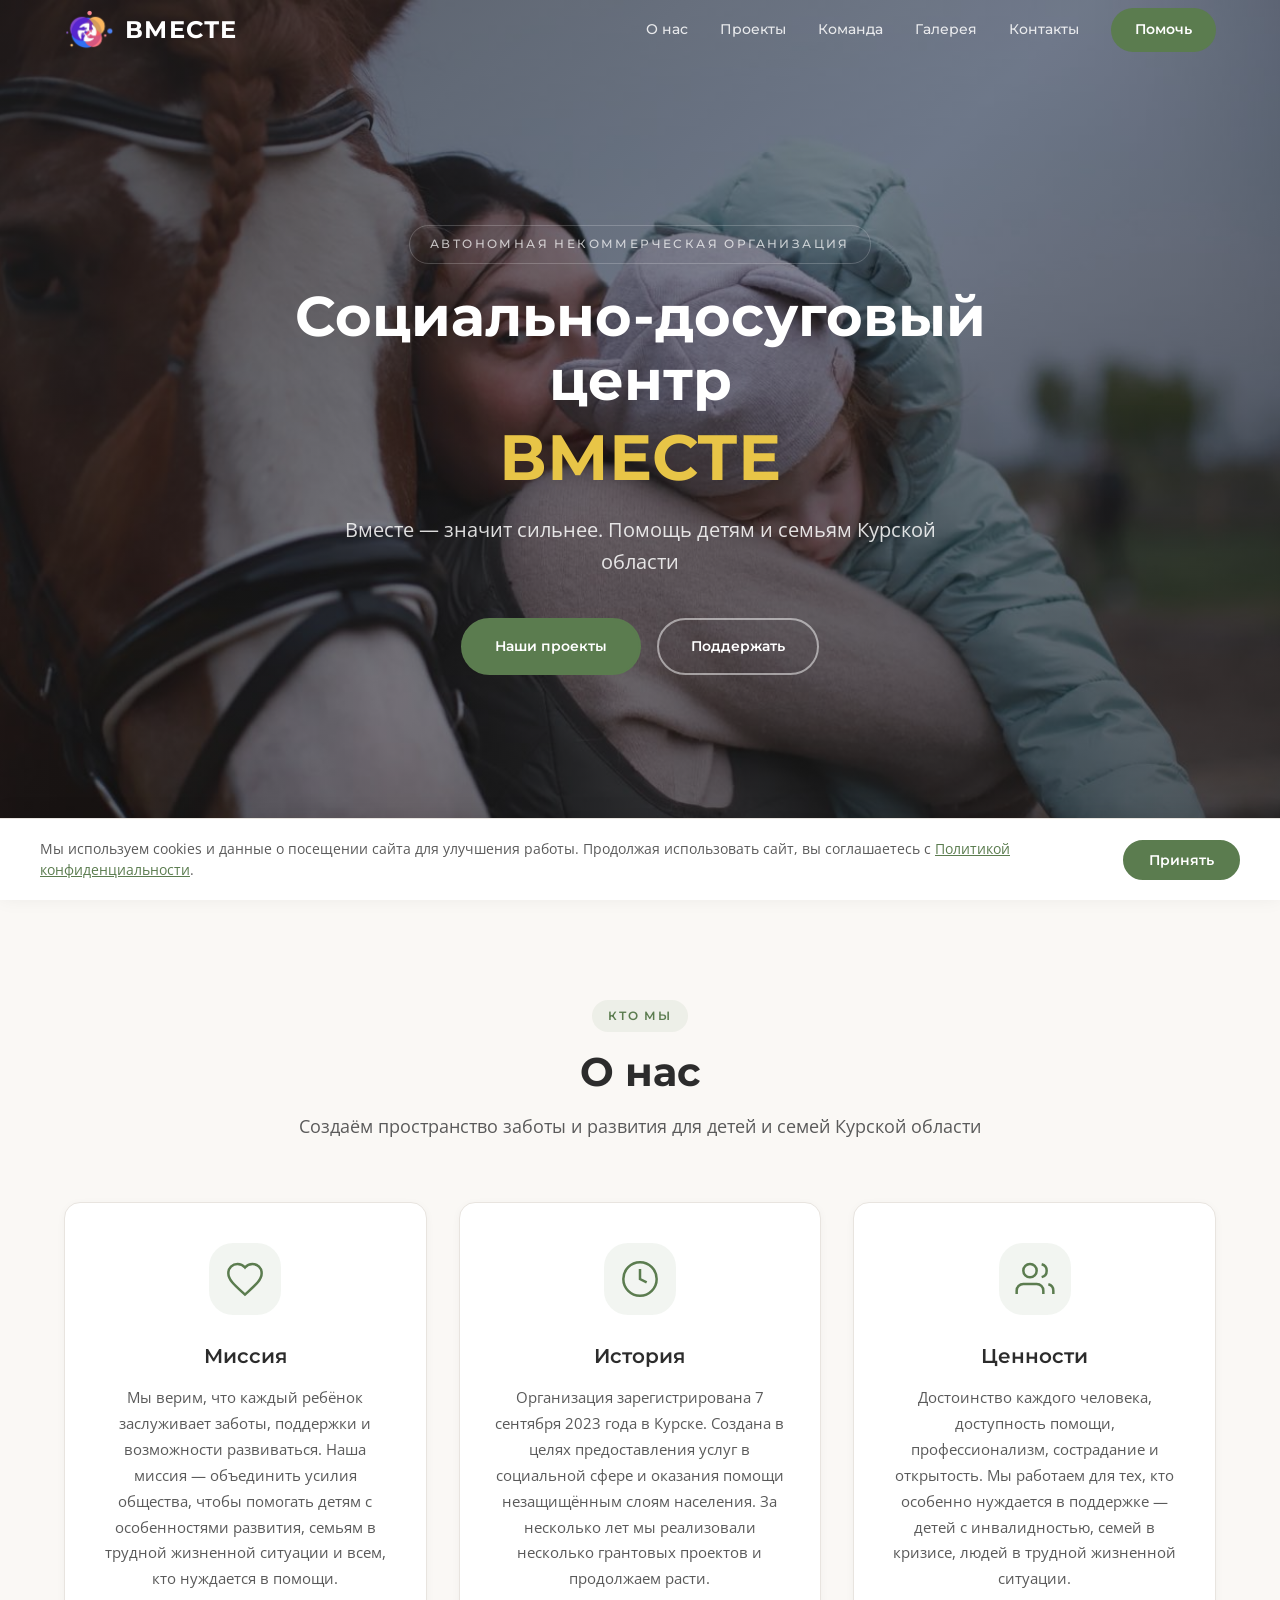
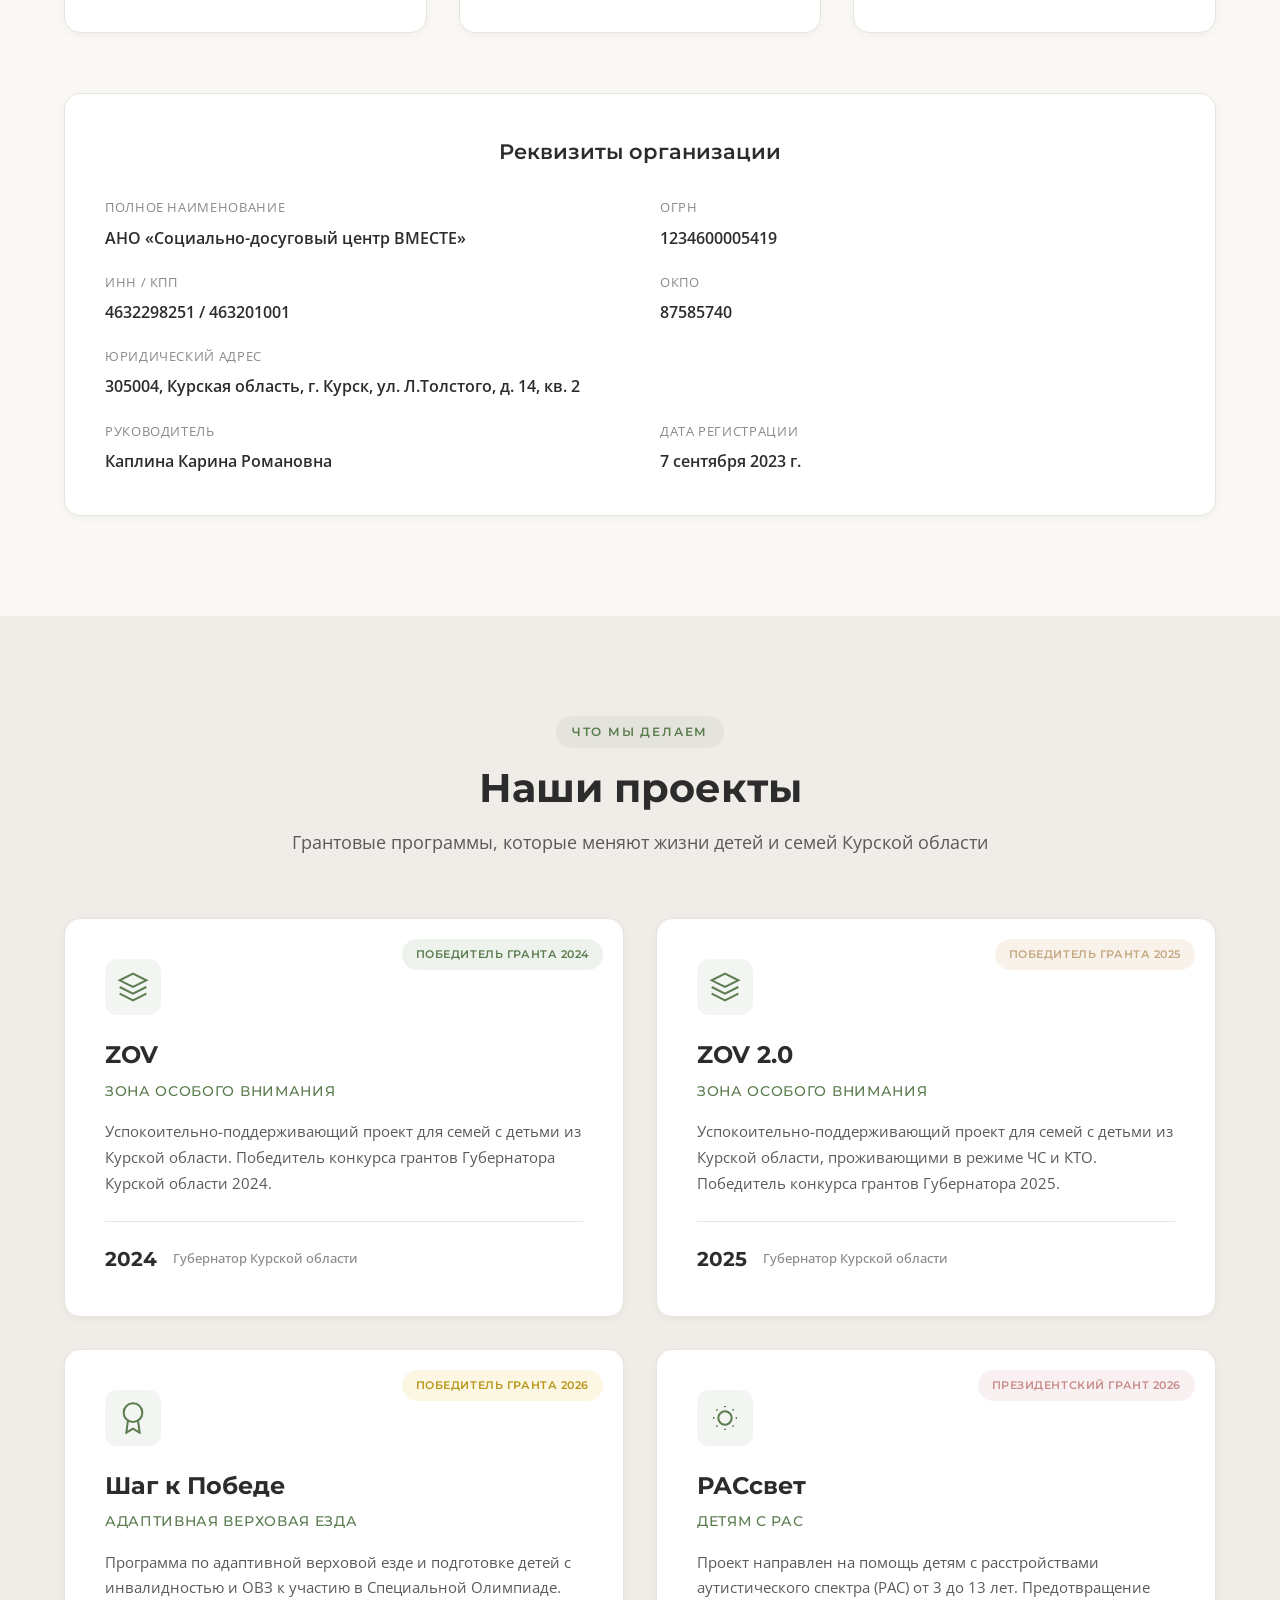
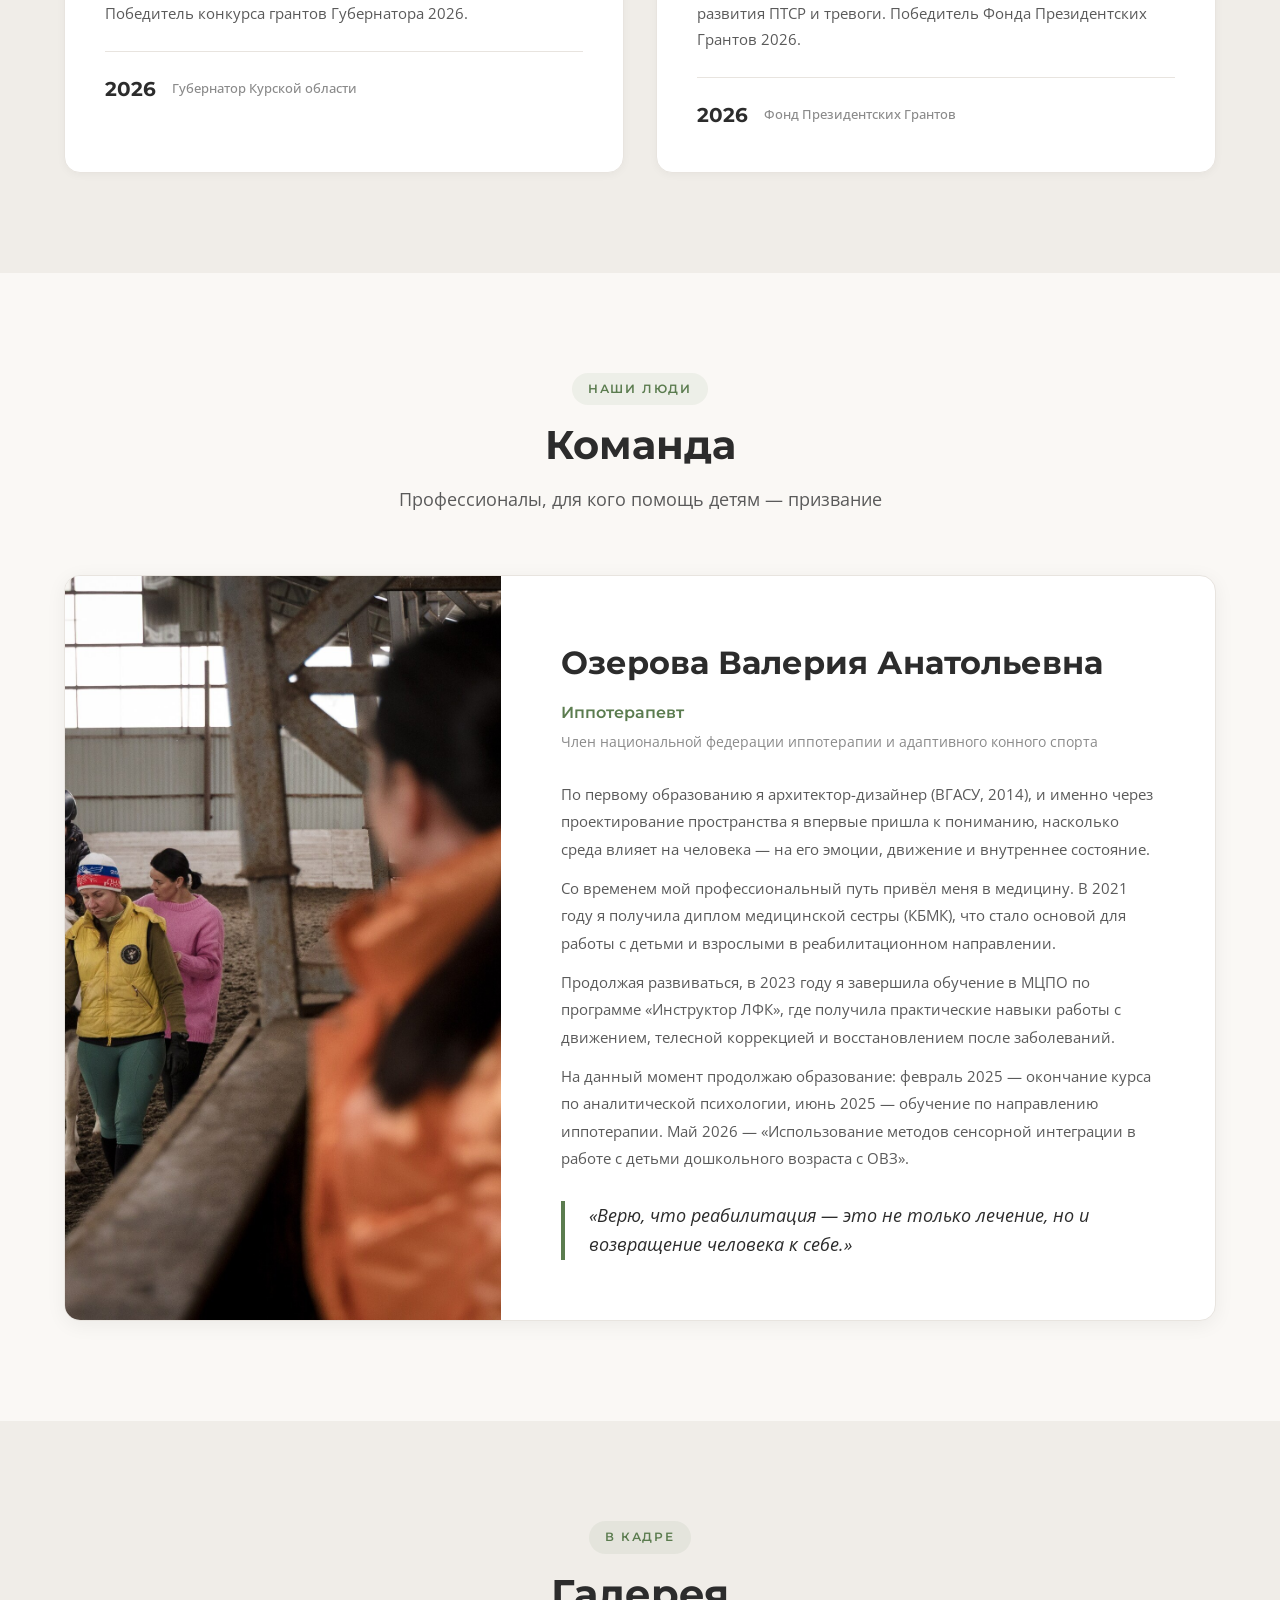
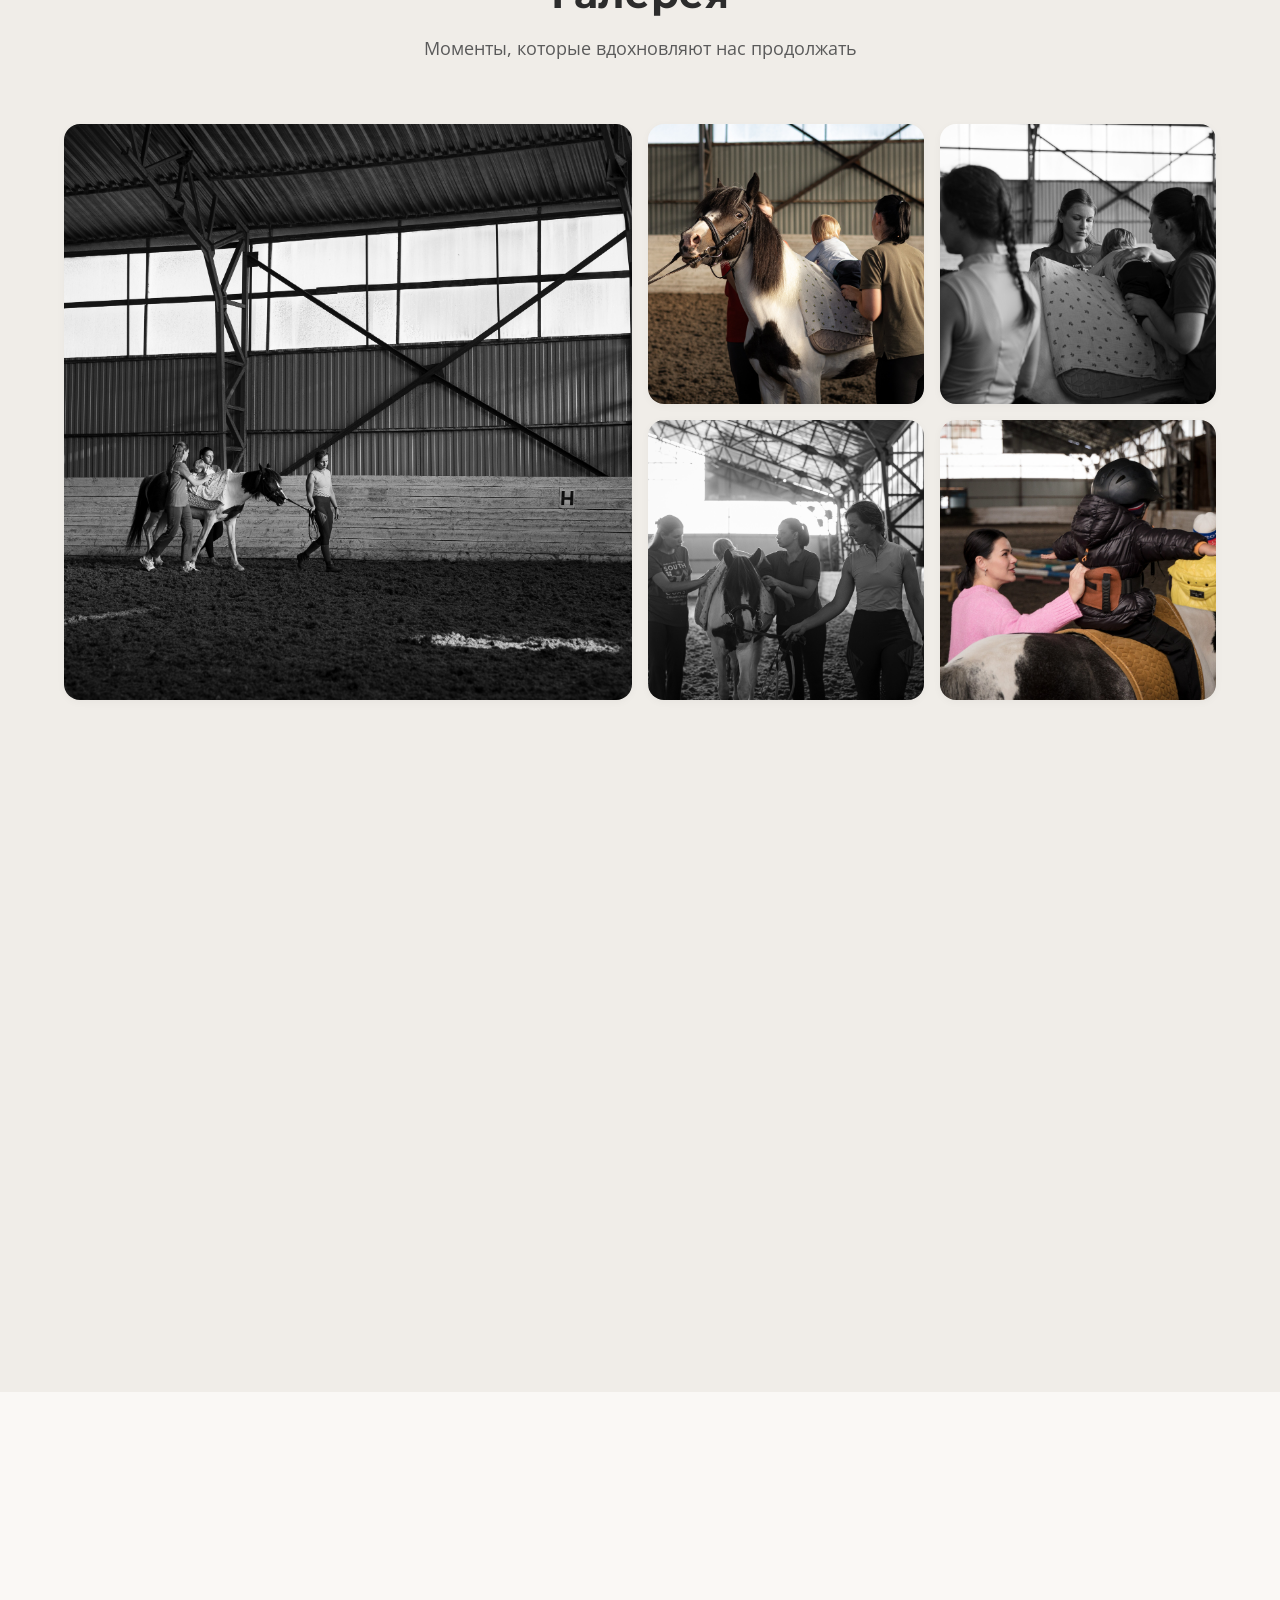
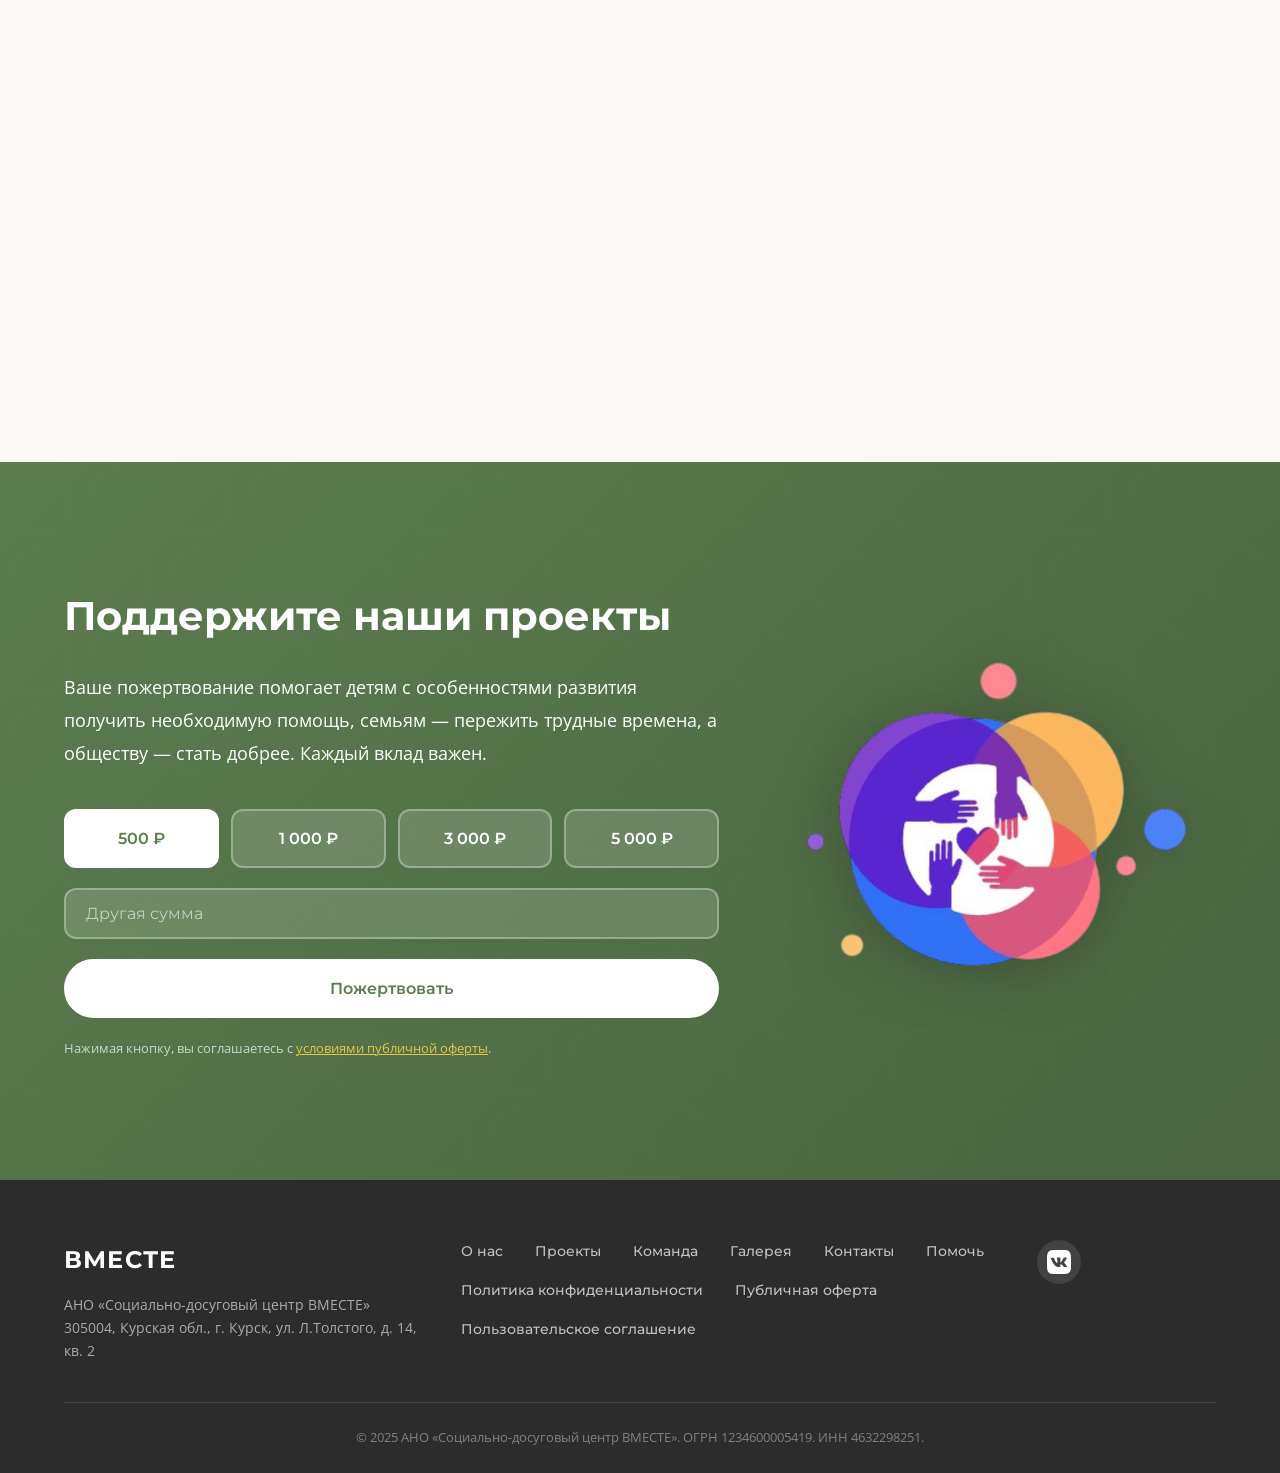
==== commit 1ea4630c: "Update: new hero photo, add old hero + new gallery to gallery" ====
--- a/index.html
+++ b/index.html
@@ -277,6 +277,14 @@
                 <div class="gallery__item">
                     <img src="images/gallery8.png" alt="Творческие занятия с детьми" loading="lazy">
                     <div class="gallery__overlay"><span>Творчество</span></div>
+                </div>
+                <div class="gallery__item">
+                    <img src="images/gallery-old.jpg" alt="Иппотерапия в манеже" loading="lazy">
+                    <div class="gallery__overlay"><span>Иппотерапия</span></div>
+                </div>
+                <div class="gallery__item">
+                    <img src="images/gallery9.jpg" alt="Новое фото" loading="lazy">
+                    <div class="gallery__overlay"><span>Новое</span></div>
                 </div>
             </div>
         </div>
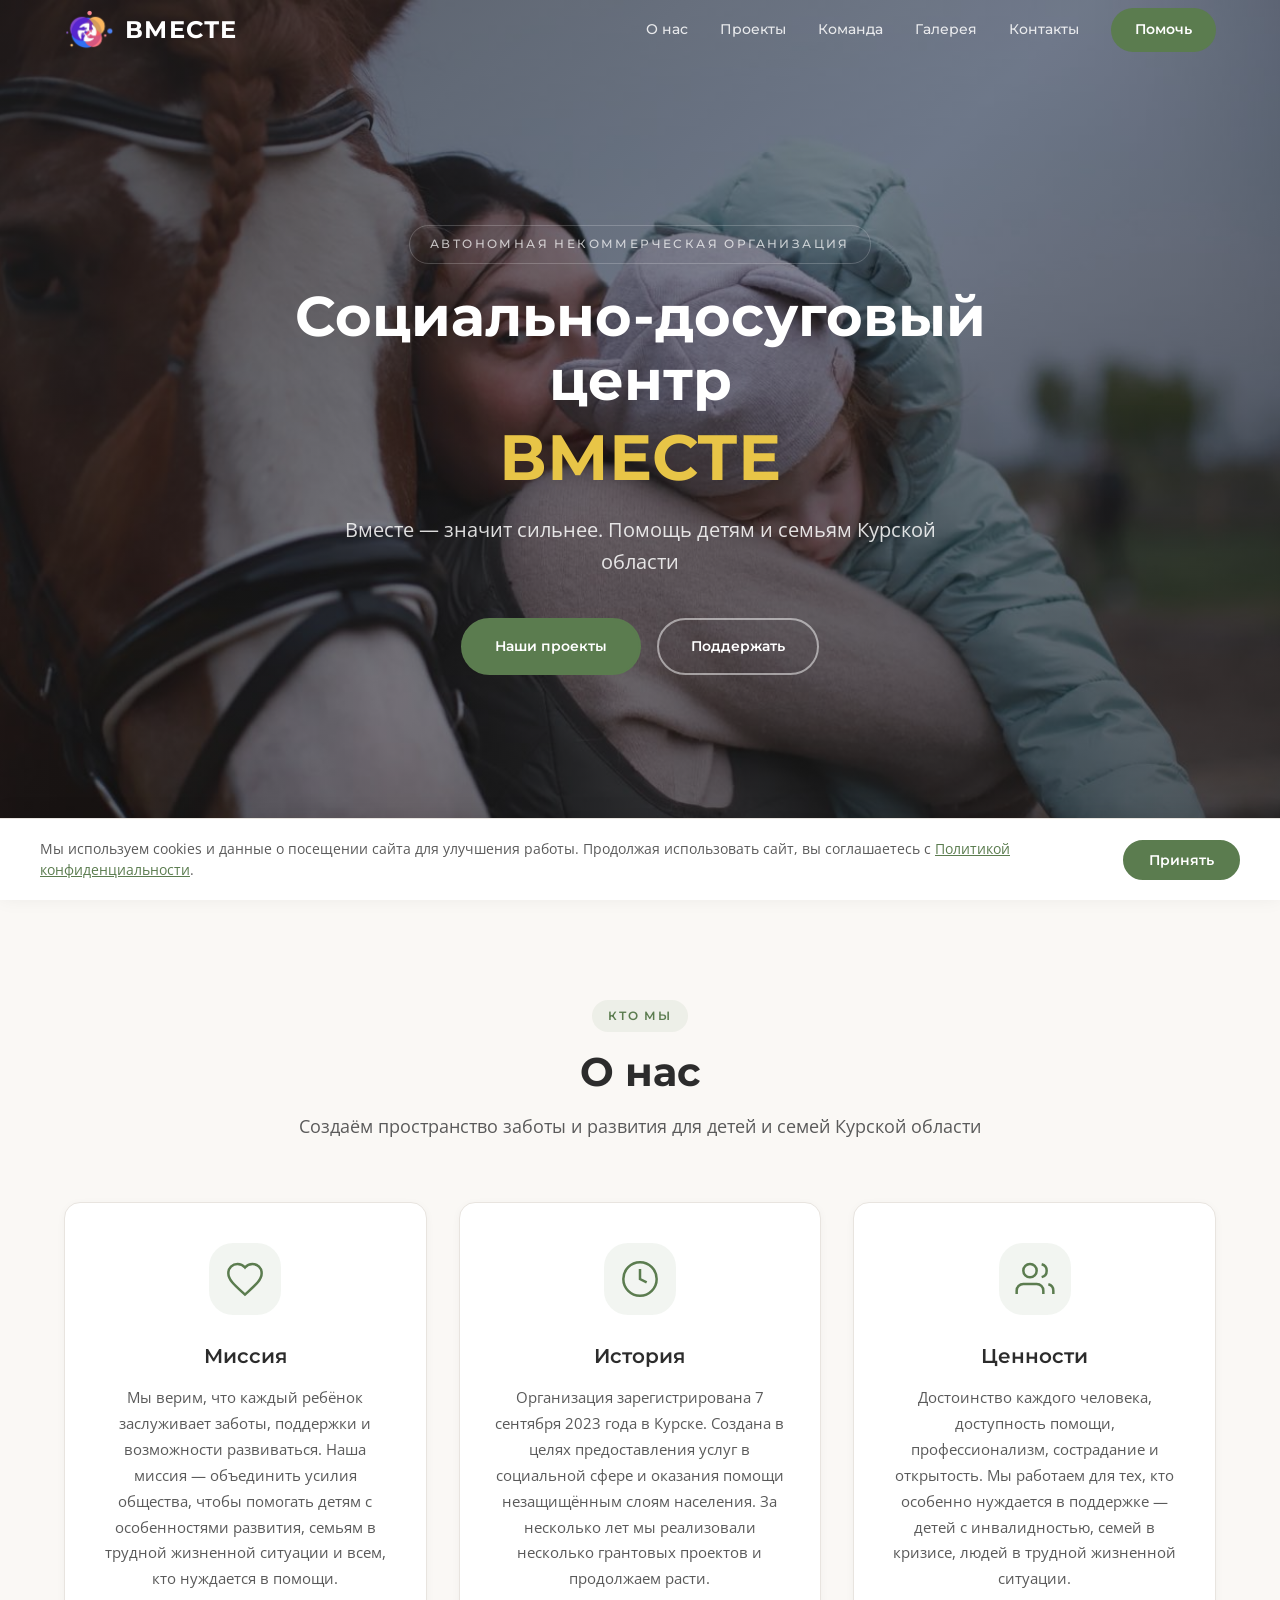
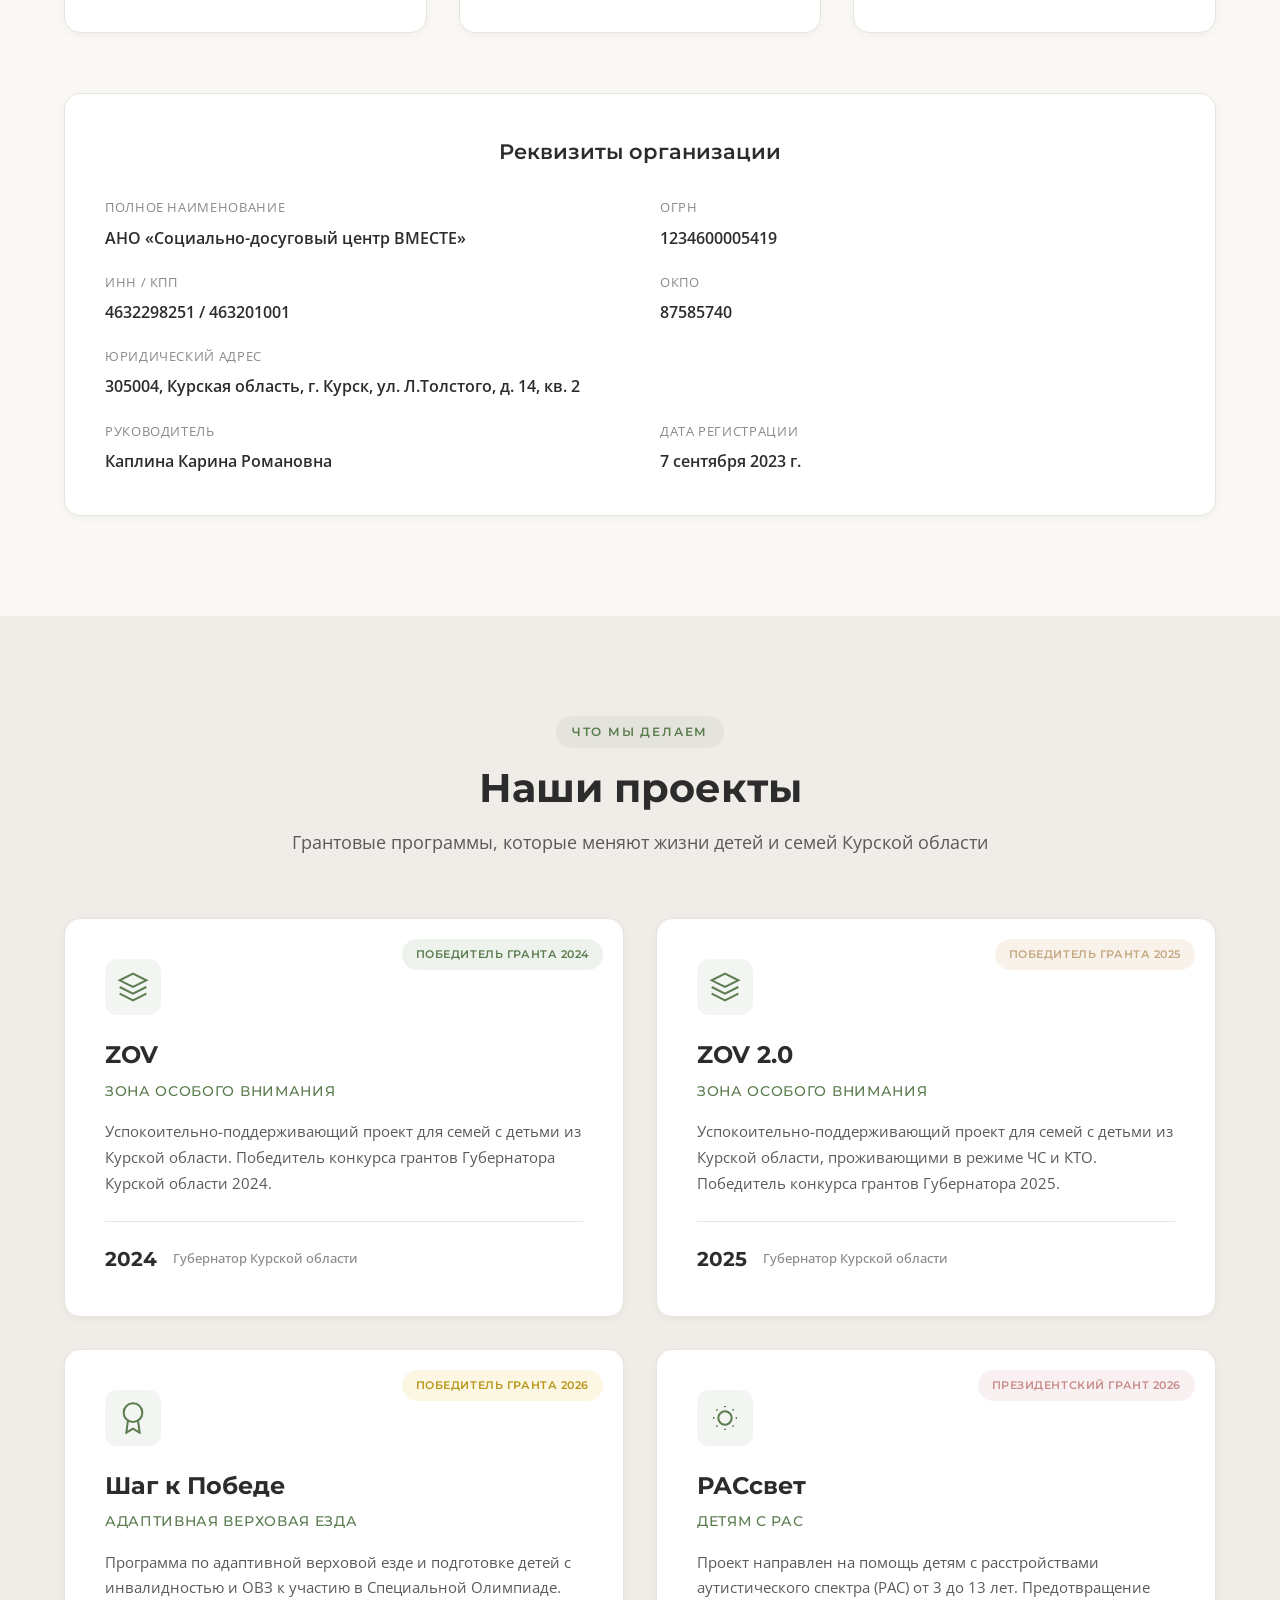
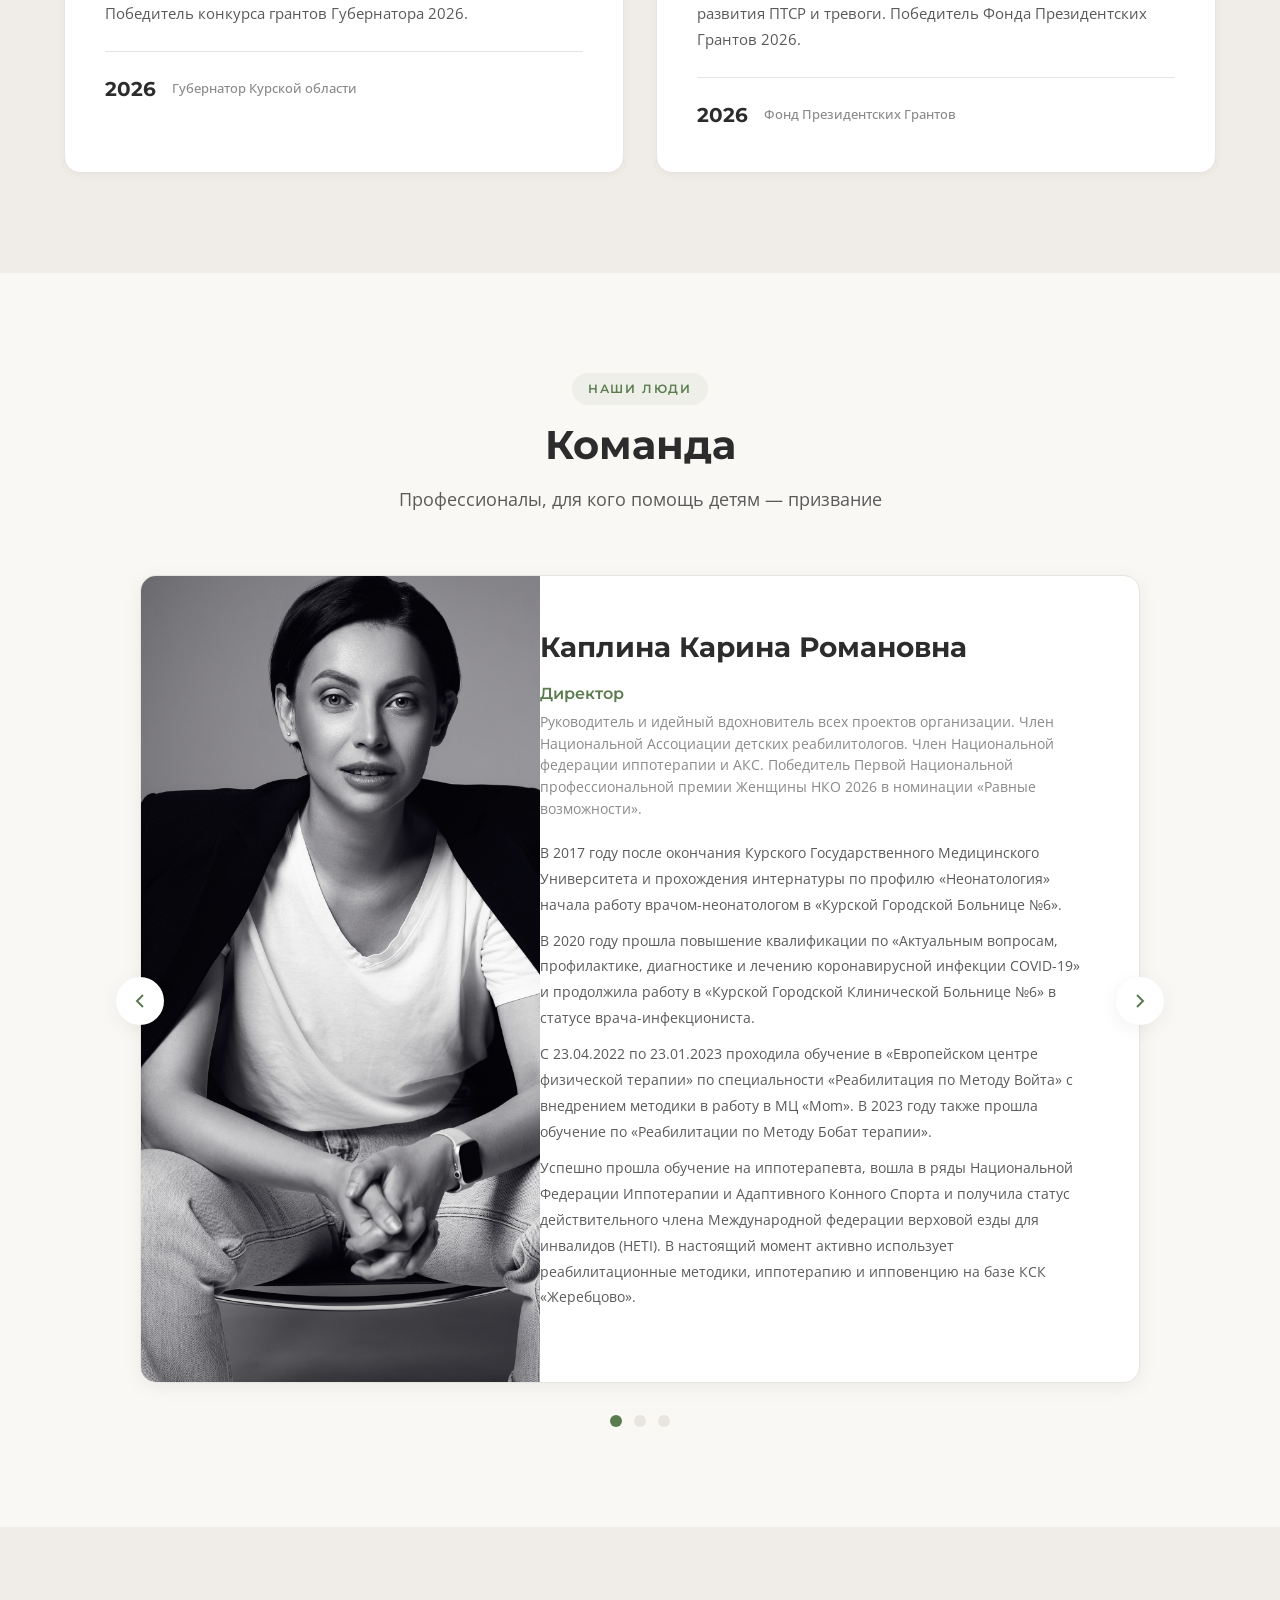
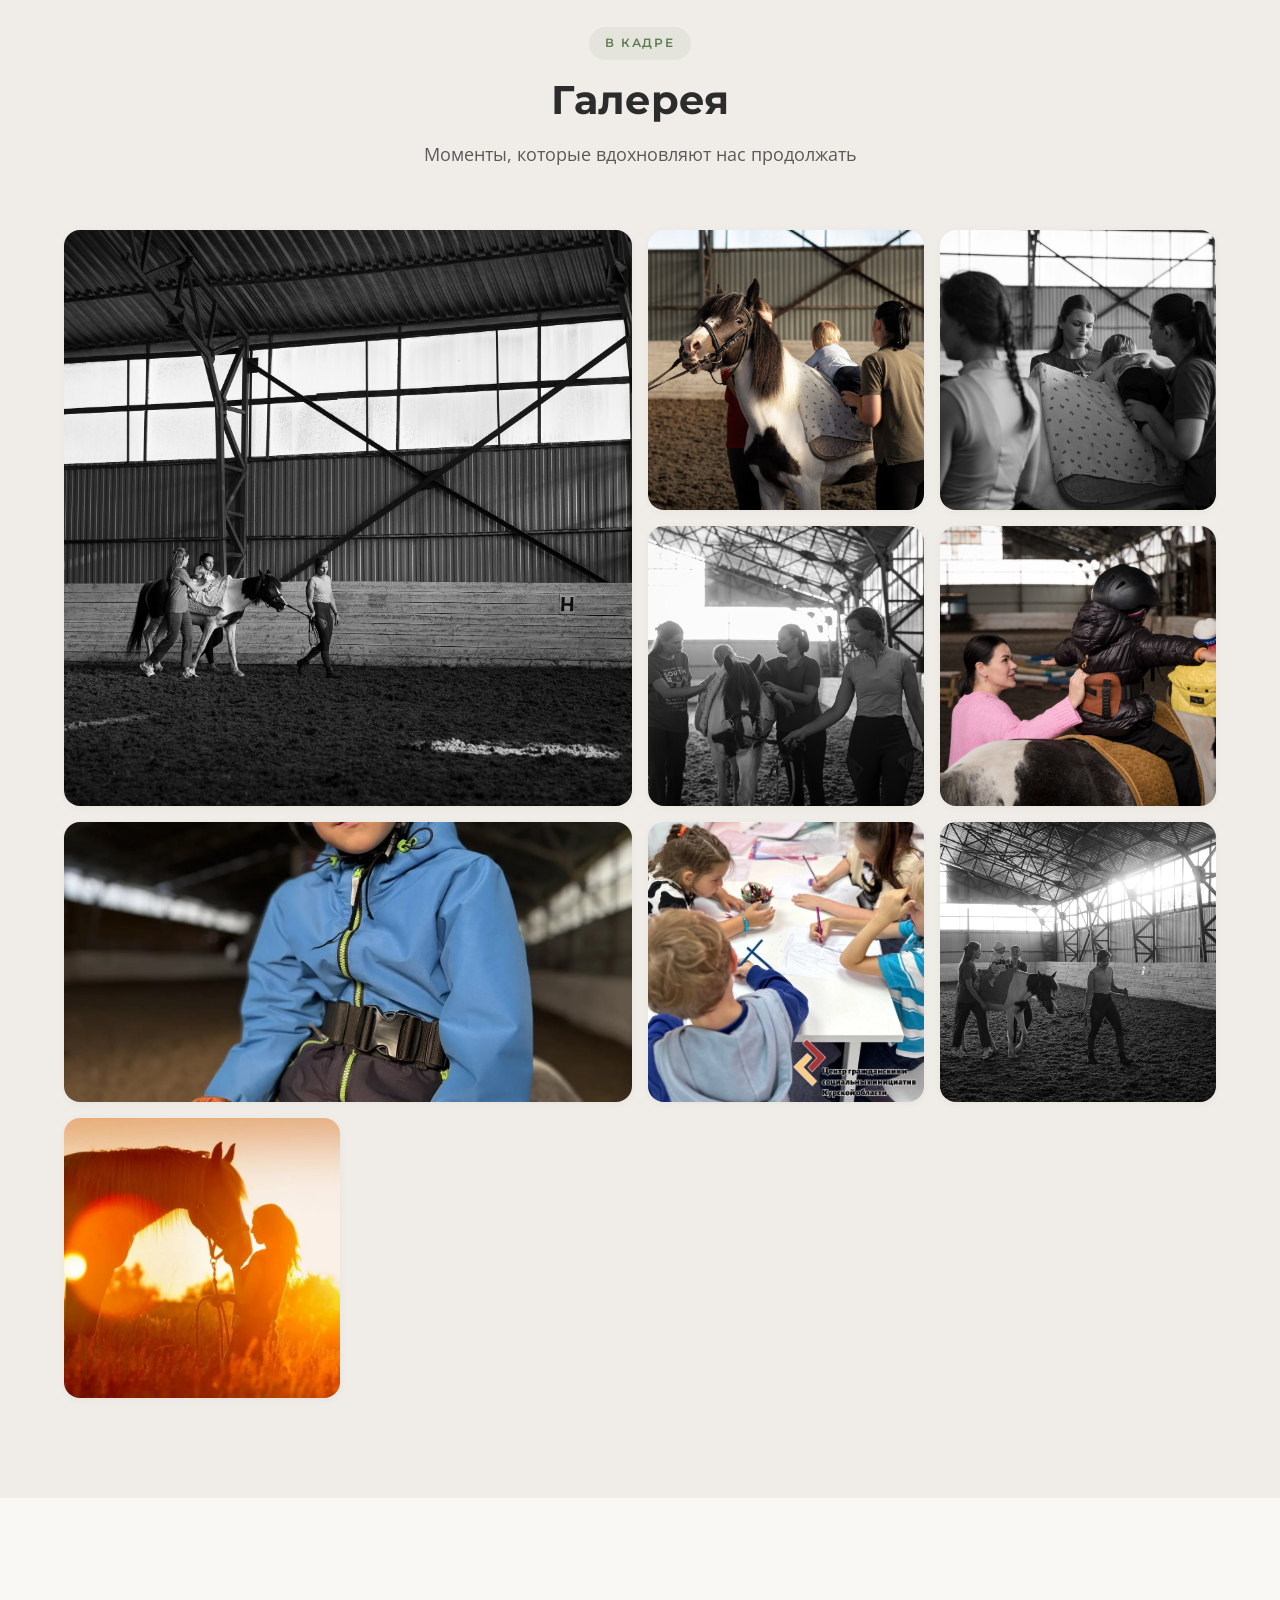
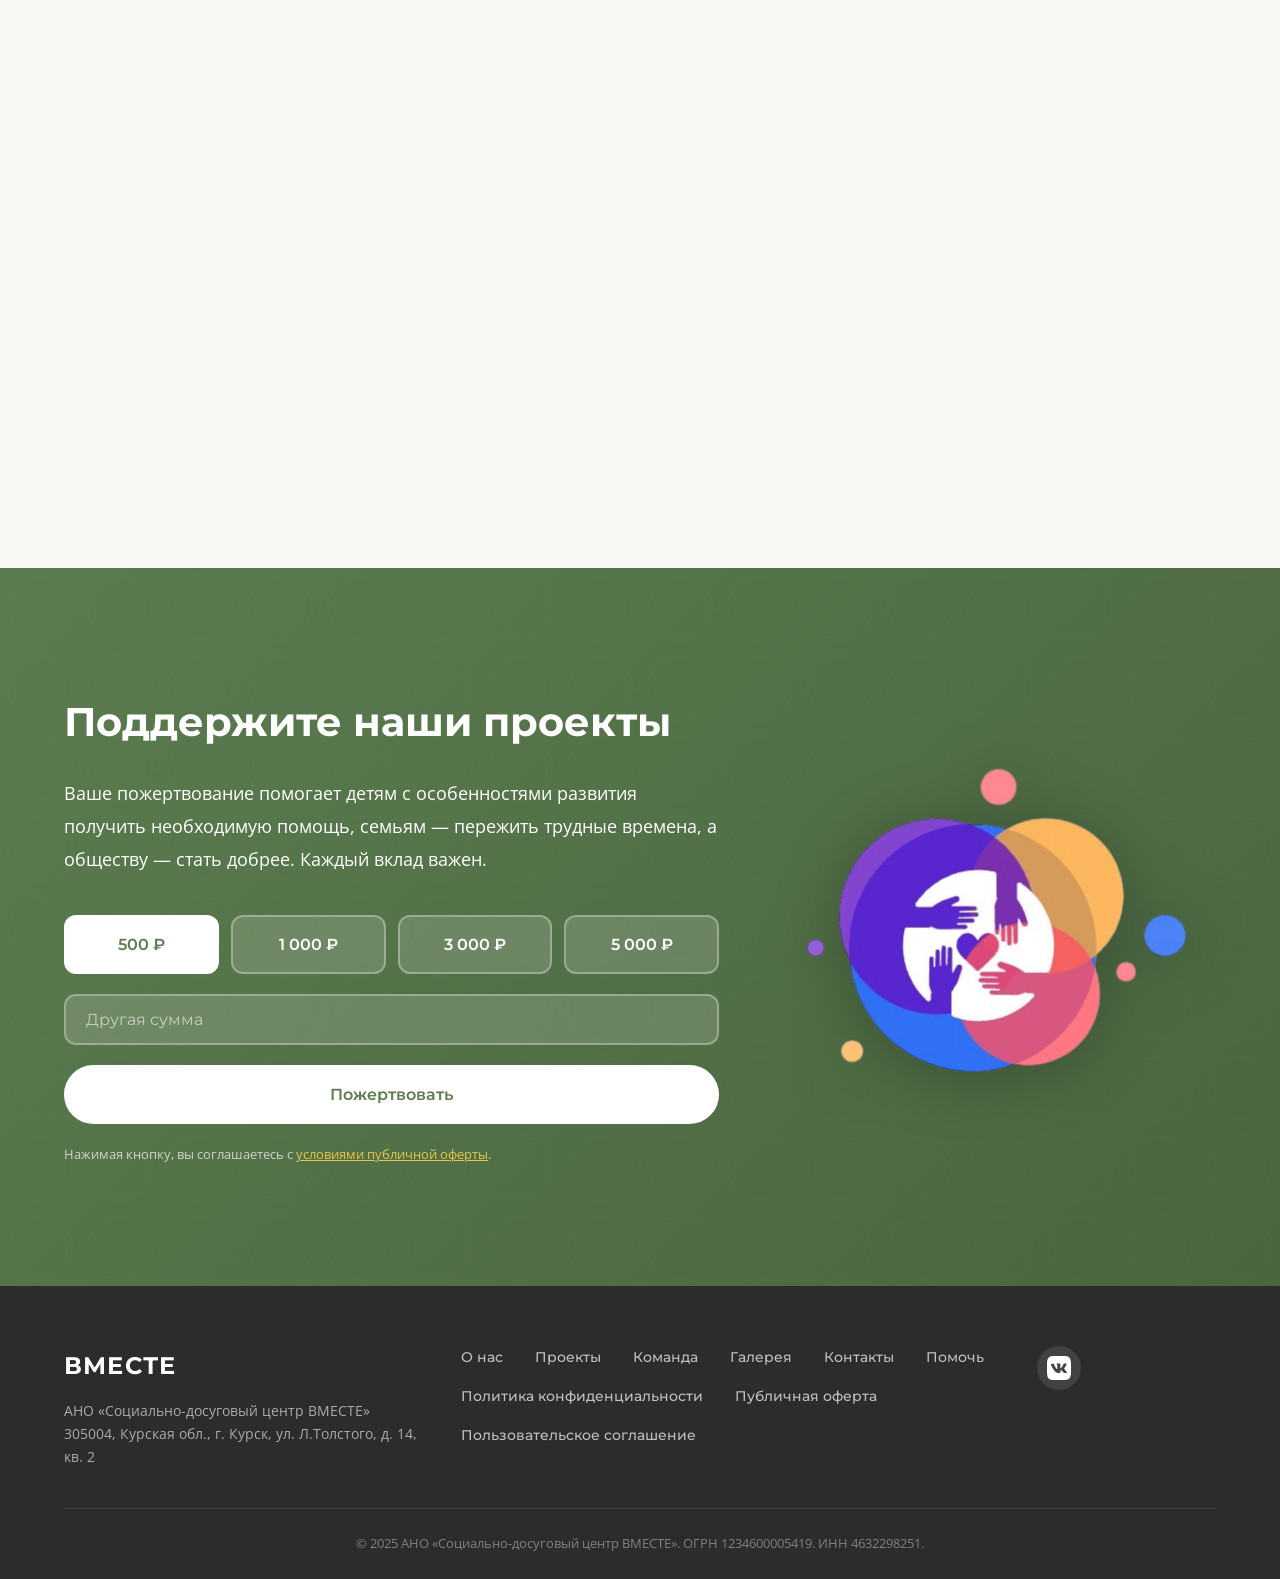
==== commit 36233ee6: "Replace team section with slider: 3 members (Karina, Kristina, Valeria)" ====
--- a/index.html
+++ b/index.html
@@ -219,23 +219,70 @@
                 <h2 class="section-title">Команда</h2>
                 <p class="section-desc">Профессионалы, для кого помощь детям — призвание</p>
             </div>
-            <div class="team__card">
-                <div class="team__photo">
-                    <img src="images/gallery5.jpg" alt="Озерова Валерия Анатольевна — иппотерапевт">
-                </div>
-                <div class="team__info">
-                    <h3 class="team__name">Озерова Валерия Анатольевна</h3>
-                    <p class="team__role">Иппотерапевт</p>
-                    <p class="team__creds">Член национальной федерации иппотерапии и адаптивного конного спорта</p>
-                    <div class="team__bio">
-                        <p>По первому образованию я архитектор-дизайнер (ВГАСУ, 2014), и именно через проектирование пространства я впервые пришла к пониманию, насколько среда влияет на человека — на его эмоции, движение и внутреннее состояние.</p>
-                        <p>Со временем мой профессиональный путь привёл меня в медицину. В 2021 году я получила диплом медицинской сестры (КБМК), что стало основой для работы с детьми и взрослыми в реабилитационном направлении.</p>
-                        <p>Продолжая развиваться, в 2023 году я завершила обучение в МЦПО по программе «Инструктор ЛФК», где получила практические навыки работы с движением, телесной коррекцией и восстановлением после заболеваний.</p>
-                        <p>На данный момент продолжаю образование: февраль 2025 — окончание курса по аналитической психологии, июнь 2025 — обучение по направлению иппотерапии. Май 2026 — «Использование методов сенсорной интеграции в работе с детьми дошкольного возраста с ОВЗ».</p>
-                    </div>
-                    <blockquote class="team__quote">
-                        <p>«Верю, что реабилитация — это не только лечение, но и возвращение человека к себе.»</p>
-                    </blockquote>
+            <div class="team__slider" id="teamSlider">
+                <button class="team__arrow team__arrow--prev" aria-label="Предыдущий">
+                    <svg width="24" height="24" viewBox="0 0 24 24" fill="none" stroke="currentColor" stroke-width="2"><path d="M15 18l-6-6 6-6"/></svg>
+                </button>
+                <div class="team__track">
+                    <div class="team__slide active">
+                        <div class="team__photo">
+                            <img src="images/karina.jpg" alt="Каплина Карина Романовна — директор">
+                        </div>
+                        <div class="team__info">
+                            <h3 class="team__name">Каплина Карина Романовна</h3>
+                            <p class="team__role">Директор</p>
+                            <p class="team__creds">Руководитель и идейный вдохновитель всех проектов организации. Член Национальной Ассоциации детских реабилитологов. Член Национальной федерации иппотерапии и АКС. Победитель Первой Национальной профессиональной премии Женщины НКО 2026 в номинации «Равные возможности».</p>
+                            <div class="team__bio">
+                                <p>В 2017 году после окончания Курского Государственного Медицинского Университета и прохождения интернатуры по профилю «Неонатология» начала работу врачом-неонатологом в «Курской Городской Больнице №6».</p>
+                                <p>В 2020 году прошла повышение квалификации по «Актуальным вопросам, профилактике, диагностике и лечению коронавирусной инфекции COVID-19» и продолжила работу в «Курской Городской Клинической Больнице №6» в статусе врача-инфекциониста.</p>
+                                <p>С 23.04.2022 по 23.01.2023 проходила обучение в «Европейском центре физической терапии» по специальности «Реабилитация по Методу Войта» с внедрением методики в работу в МЦ «Mom». В 2023 году также прошла обучение по «Реабилитации по Методу Бобат терапии».</p>
+                                <p>Успешно прошла обучение на иппотерапевта, вошла в ряды Национальной Федерации Иппотерапии и Адаптивного Конного Спорта и получила статус действительного члена Международной федерации верховой езды для инвалидов (HETI). В настоящий момент активно использует реабилитационные методики, иппотерапию и ипповенцию на базе КСК «Жеребцово».</p>
+                            </div>
+                        </div>
+                    </div>
+                    <div class="team__slide">
+                        <div class="team__photo">
+                            <img src="images/kristina.jpg" alt="Богданова Кристина Сергеевна — иппотерапевт">
+                        </div>
+                        <div class="team__info">
+                            <h3 class="team__name">Богданова Кристина Сергеевна</h3>
+                            <p class="team__role">Иппотерапевт</p>
+                            <p class="team__creds">Член Национальной федерации иппотерапии и адаптивного конного спорта. Действующий спортсмен в дисциплине конкур.</p>
+                            <div class="team__bio">
+                                <p>С 2023 года являюсь иппотерапевтом, успешно работала в качестве волонтёра в проекте ZOV — победителе конкурса губернаторских грантов Курской области.</p>
+                                <p>Свою профессиональную деятельность в конном спорте начала в 2016 году в КСК «Жеребцово» сначала в качестве спортсмена, затем перешла в тренерский состав. Активно посещаю региональные квалифицированные семинары для судей по конному спорту.</p>
+                                <p>Закончила два университета: Российский государственный социальный университет (государственное и муниципальное управление) и Курский государственный университет (современные теории и технологии физической культуры и спорта).</p>
+                                <p>В 2024 году прошла курс профессиональной подготовки «Инструктор по иппотерапии» в «Информационно-коммуникативных технологиях плюс».</p>
+                            </div>
+                        </div>
+                    </div>
+                    <div class="team__slide">
+                        <div class="team__photo">
+                            <img src="images/gallery5.jpg" alt="Озерова Валерия Анатольевна — иппотерапевт">
+                        </div>
+                        <div class="team__info">
+                            <h3 class="team__name">Озерова Валерия Анатольевна</h3>
+                            <p class="team__role">Иппотерапевт</p>
+                            <p class="team__creds">Член национальной федерации иппотерапии и адаптивного конного спорта</p>
+                            <div class="team__bio">
+                                <p>По первому образованию я архитектор-дизайнер (ВГАСУ, 2014), и именно через проектирование пространства я впервые пришла к пониманию, насколько среда влияет на человека — на его эмоции, движение и внутреннее состояние.</p>
+                                <p>Со временем мой профессиональный путь привёл меня в медицину. В 2021 году я получила диплом медицинской сестры (КБМК), что стало основой для работы с детьми и взрослыми в реабилитационном направлении.</p>
+                                <p>Продолжая развиваться, в 2023 году я завершила обучение в МЦПО по программе «Инструктор ЛФК», где получила практические навыки работы с движением, телесной коррекцией и восстановлением после заболеваний.</p>
+                                <p>На данный момент продолжаю образование: февраль 2025 — окончание курса по аналитической психологии, июнь 2025 — обучение по направлению иппотерапии. Май 2026 — «Использование методов сенсорной интеграции в работе с детьми дошкольного возраста с ОВЗ».</p>
+                            </div>
+                            <blockquote class="team__quote">
+                                <p>«Верю, что реабилитация — это не только лечение, но и возвращение человека к себе.»</p>
+                            </blockquote>
+                        </div>
+                    </div>
+                </div>
+                <button class="team__arrow team__arrow--next" aria-label="Следующий">
+                    <svg width="24" height="24" viewBox="0 0 24 24" fill="none" stroke="currentColor" stroke-width="2"><path d="M9 18l6-6-6-6"/></svg>
+                </button>
+                <div class="team__dots">
+                    <button class="team__dot active" data-slide="0" aria-label="Слайд 1"></button>
+                    <button class="team__dot" data-slide="1" aria-label="Слайд 2"></button>
+                    <button class="team__dot" data-slide="2" aria-label="Слайд 3"></button>
                 </div>
             </div>
         </div>
--- a/css/style.css
+++ b/css/style.css
@@ -581,16 +581,36 @@
     background: var(--color-bg);
 }
 
-.team__card {
-    display: grid;
-    grid-template-columns: 1fr 1.5fr;
-    gap: 60px;
-    align-items: start;
-    background: var(--color-card);
+.team__slider {
+    position: relative;
+    max-width: 1000px;
+    margin: 0 auto;
+}
+
+.team__track {
+    overflow: hidden;
+    position: relative;
     border-radius: var(--radius-lg);
-    overflow: hidden;
     box-shadow: var(--shadow-md);
     border: 1px solid var(--color-border);
+    background: var(--color-card);
+}
+
+.team__slide {
+    display: none;
+    grid-template-columns: 1fr 1.5fr;
+    gap: 0;
+    align-items: start;
+    animation: fadeIn 0.5s ease;
+}
+
+.team__slide.active {
+    display: grid;
+}
+
+@keyframes fadeIn {
+    from { opacity: 0; transform: translateX(20px); }
+    to { opacity: 1; transform: translateX(0); }
 }
 
 .team__photo {
@@ -606,12 +626,12 @@
 }
 
 .team__info {
-    padding: 60px 60px 60px 0;
+    padding: 48px 48px 48px 0;
 }
 
 .team__name {
     font-family: var(--font-heading);
-    font-size: 2rem;
+    font-size: 1.75rem;
     font-weight: 700;
     color: var(--color-text);
     margin-bottom: 8px;
@@ -628,32 +648,88 @@
 .team__creds {
     font-size: 0.85rem;
     color: var(--color-text-muted);
-    margin-bottom: 28px;
+    margin-bottom: 20px;
+    line-height: 1.6;
 }
 
 .team__bio {
-    margin-bottom: 28px;
+    margin-bottom: 24px;
 }
 
 .team__bio p {
-    font-size: 0.95rem;
+    font-size: 0.9rem;
     color: var(--color-text-light);
     line-height: 1.8;
-    margin-bottom: 12px;
+    margin-bottom: 10px;
 }
 
 .team__quote {
     border-left: 4px solid var(--color-primary);
-    padding-left: 24px;
+    padding-left: 20px;
     font-style: italic;
     color: var(--color-text);
-    font-size: 1.1rem;
+    font-size: 1rem;
     line-height: 1.7;
 }
 
 .team__quote p {
     font-family: var(--font-body);
     font-style: italic;
+}
+
+.team__arrow {
+    position: absolute;
+    top: 50%;
+    transform: translateY(-50%);
+    width: 48px;
+    height: 48px;
+    border-radius: 50%;
+    background: var(--color-white);
+    color: var(--color-primary);
+    box-shadow: var(--shadow-md);
+    display: flex;
+    align-items: center;
+    justify-content: center;
+    cursor: pointer;
+    transition: var(--transition);
+    z-index: 10;
+}
+
+.team__arrow:hover {
+    background: var(--color-primary);
+    color: var(--color-white);
+}
+
+.team__arrow--prev {
+    left: -24px;
+}
+
+.team__arrow--next {
+    right: -24px;
+}
+
+.team__dots {
+    display: flex;
+    justify-content: center;
+    gap: 12px;
+    margin-top: 32px;
+}
+
+.team__dot {
+    width: 12px;
+    height: 12px;
+    border-radius: 50%;
+    background: var(--color-border);
+    cursor: pointer;
+    transition: var(--transition);
+}
+
+.team__dot.active {
+    background: var(--color-primary);
+}
+
+.team__dot:hover {
+    background: var(--color-primary-light);
 }
 
 /* ===== Gallery ===== */
@@ -1204,7 +1280,7 @@
 
 /* ===== Responsive ===== */
 @media (max-width: 1024px) {
-    .team__card {
+    .team__slide.active {
         grid-template-columns: 1fr;
     }
     
@@ -1304,8 +1380,29 @@
         padding: 32px 24px;
     }
     
+    .team__slide.active {
+        grid-template-columns: 1fr;
+    }
+    
     .team__photo {
         min-height: 300px;
+    }
+    
+    .team__info {
+        padding: 32px 24px;
+    }
+    
+    .team__arrow {
+        width: 40px;
+        height: 40px;
+    }
+    
+    .team__arrow--prev {
+        left: 8px;
+    }
+    
+    .team__arrow--next {
+        right: 8px;
     }
     
     .gallery__grid {
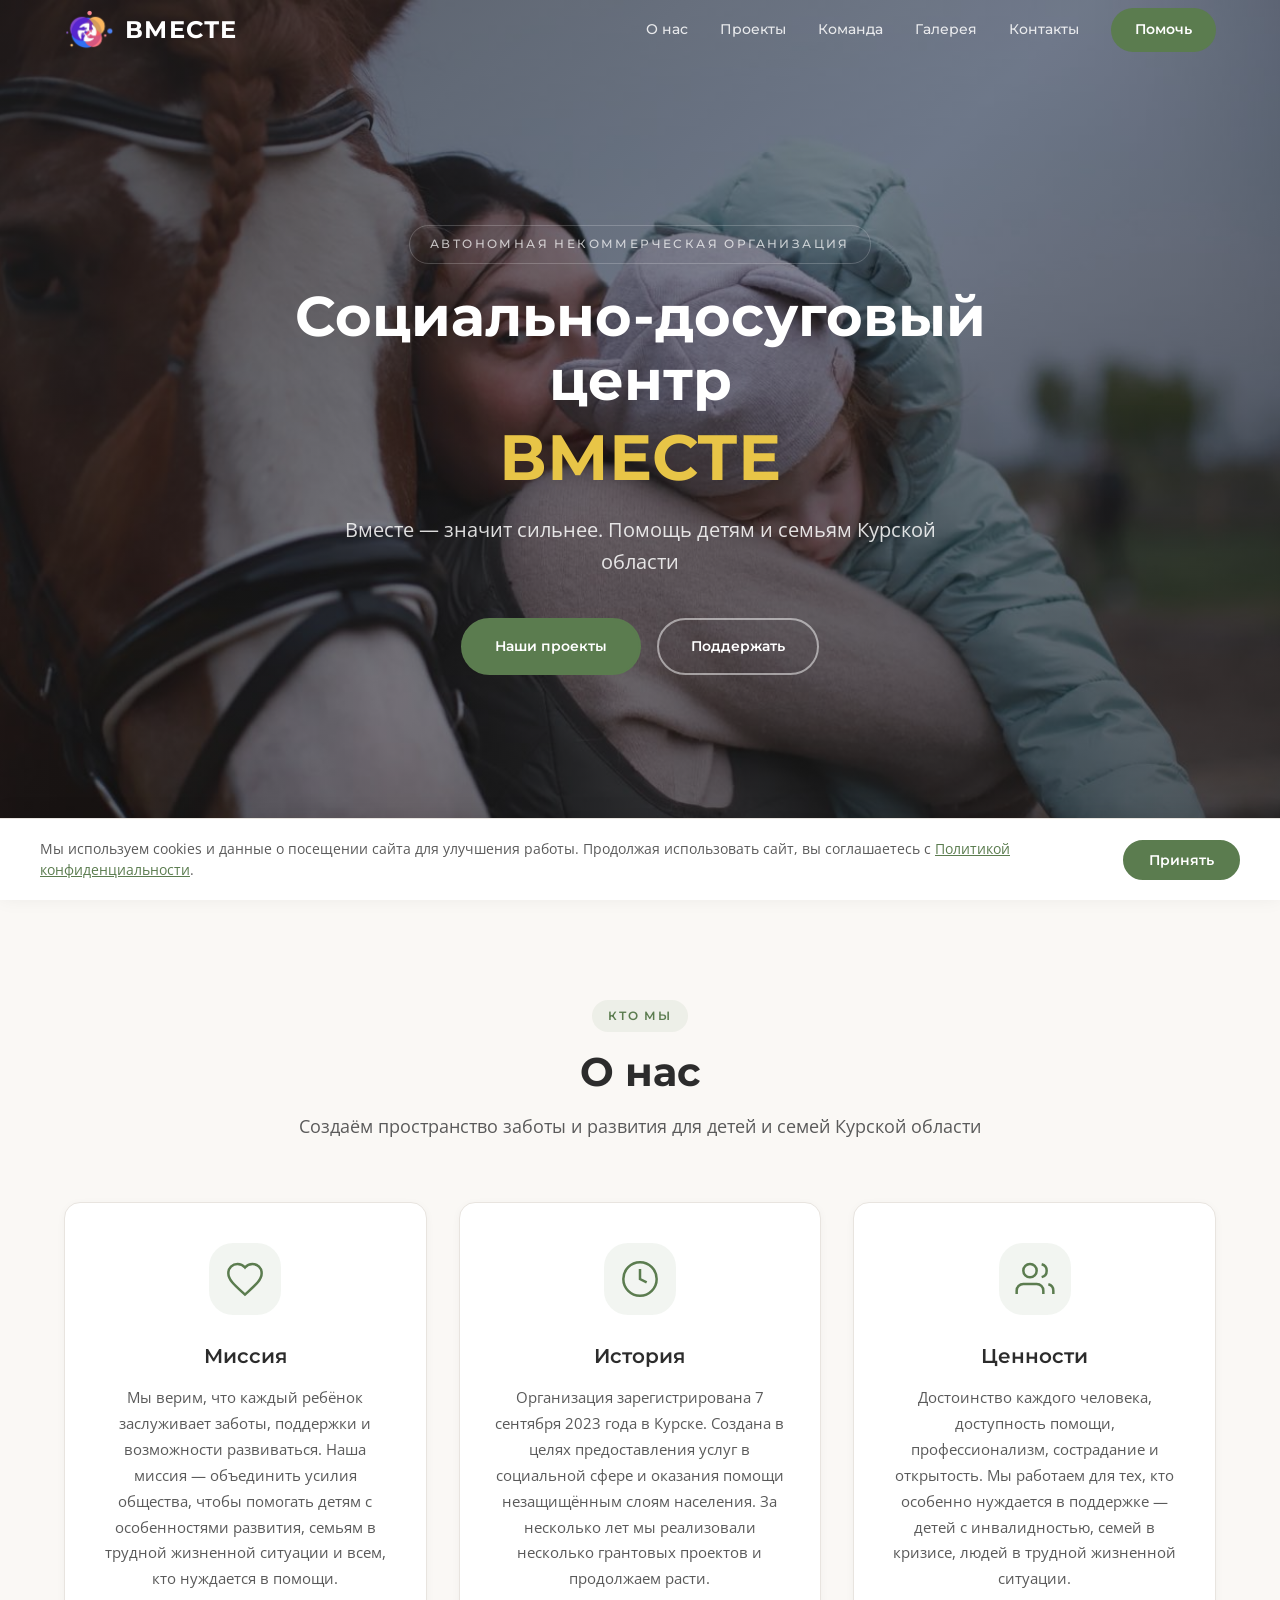
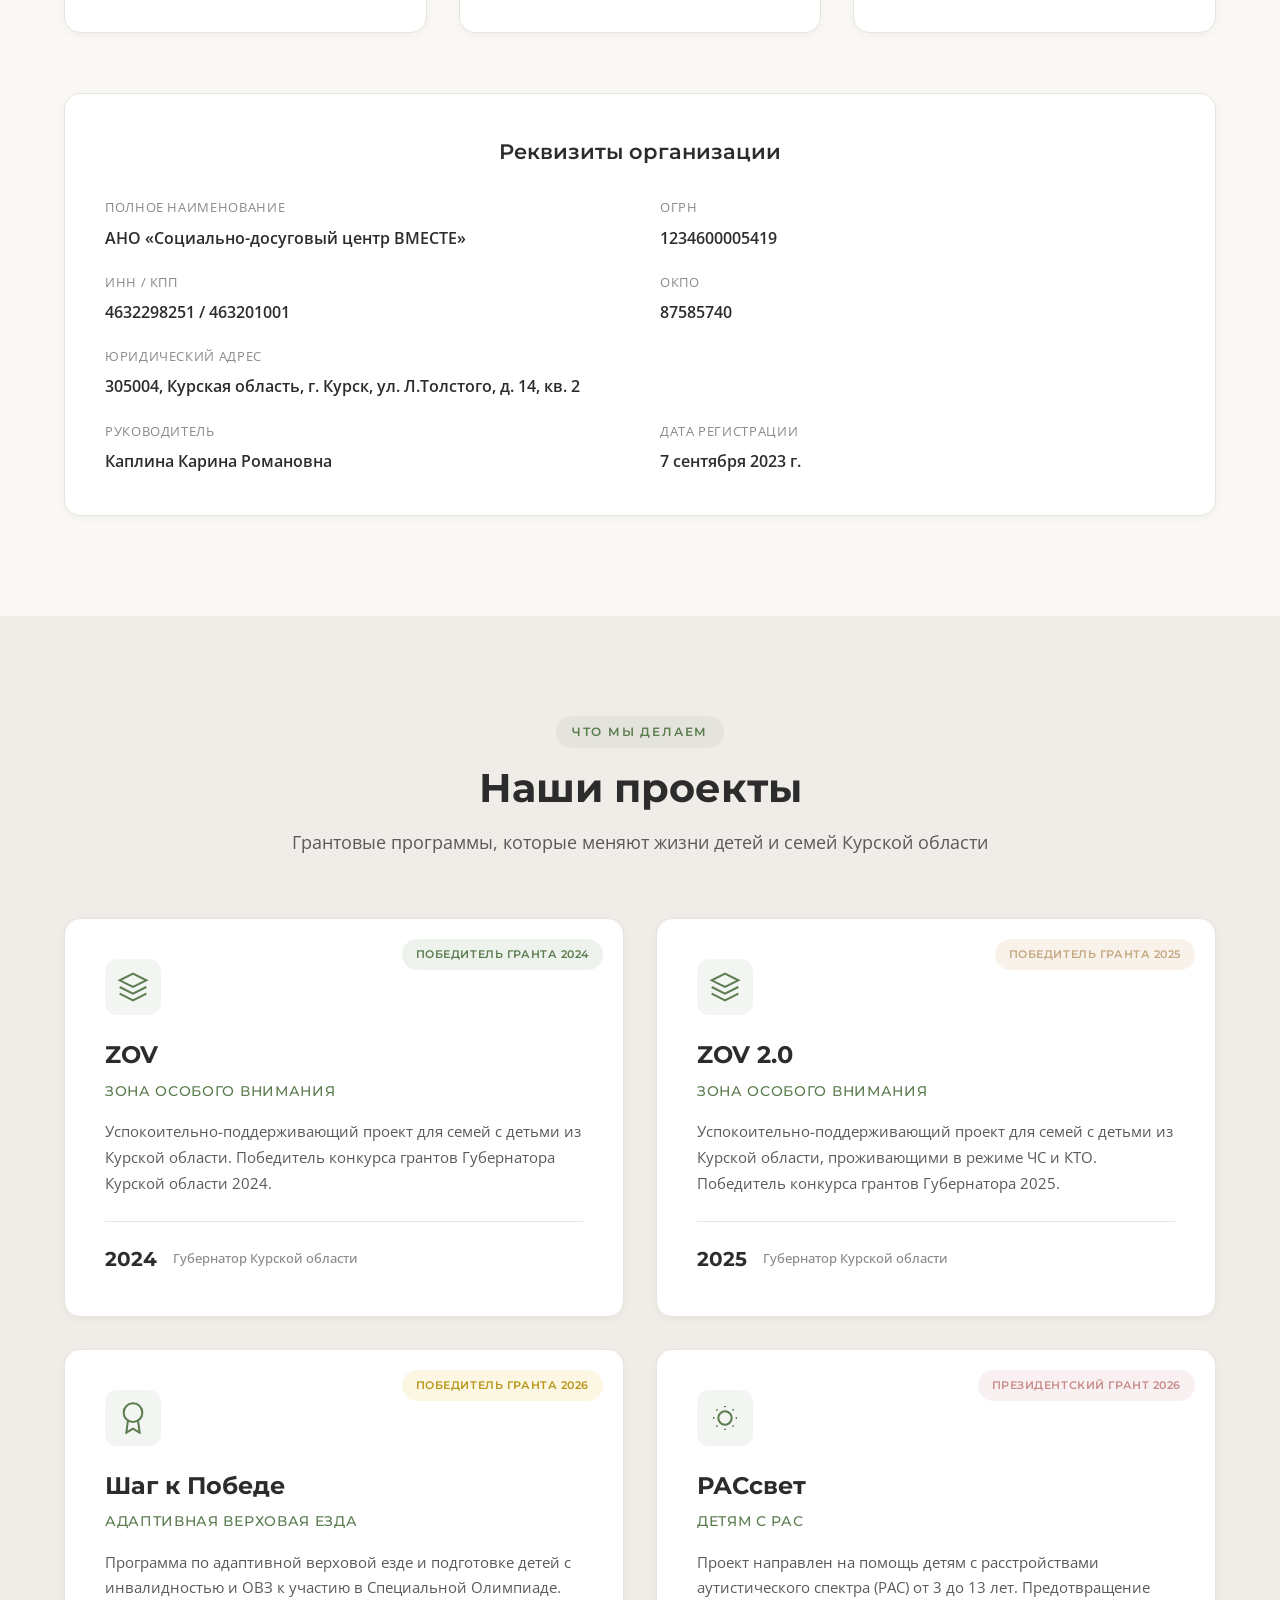
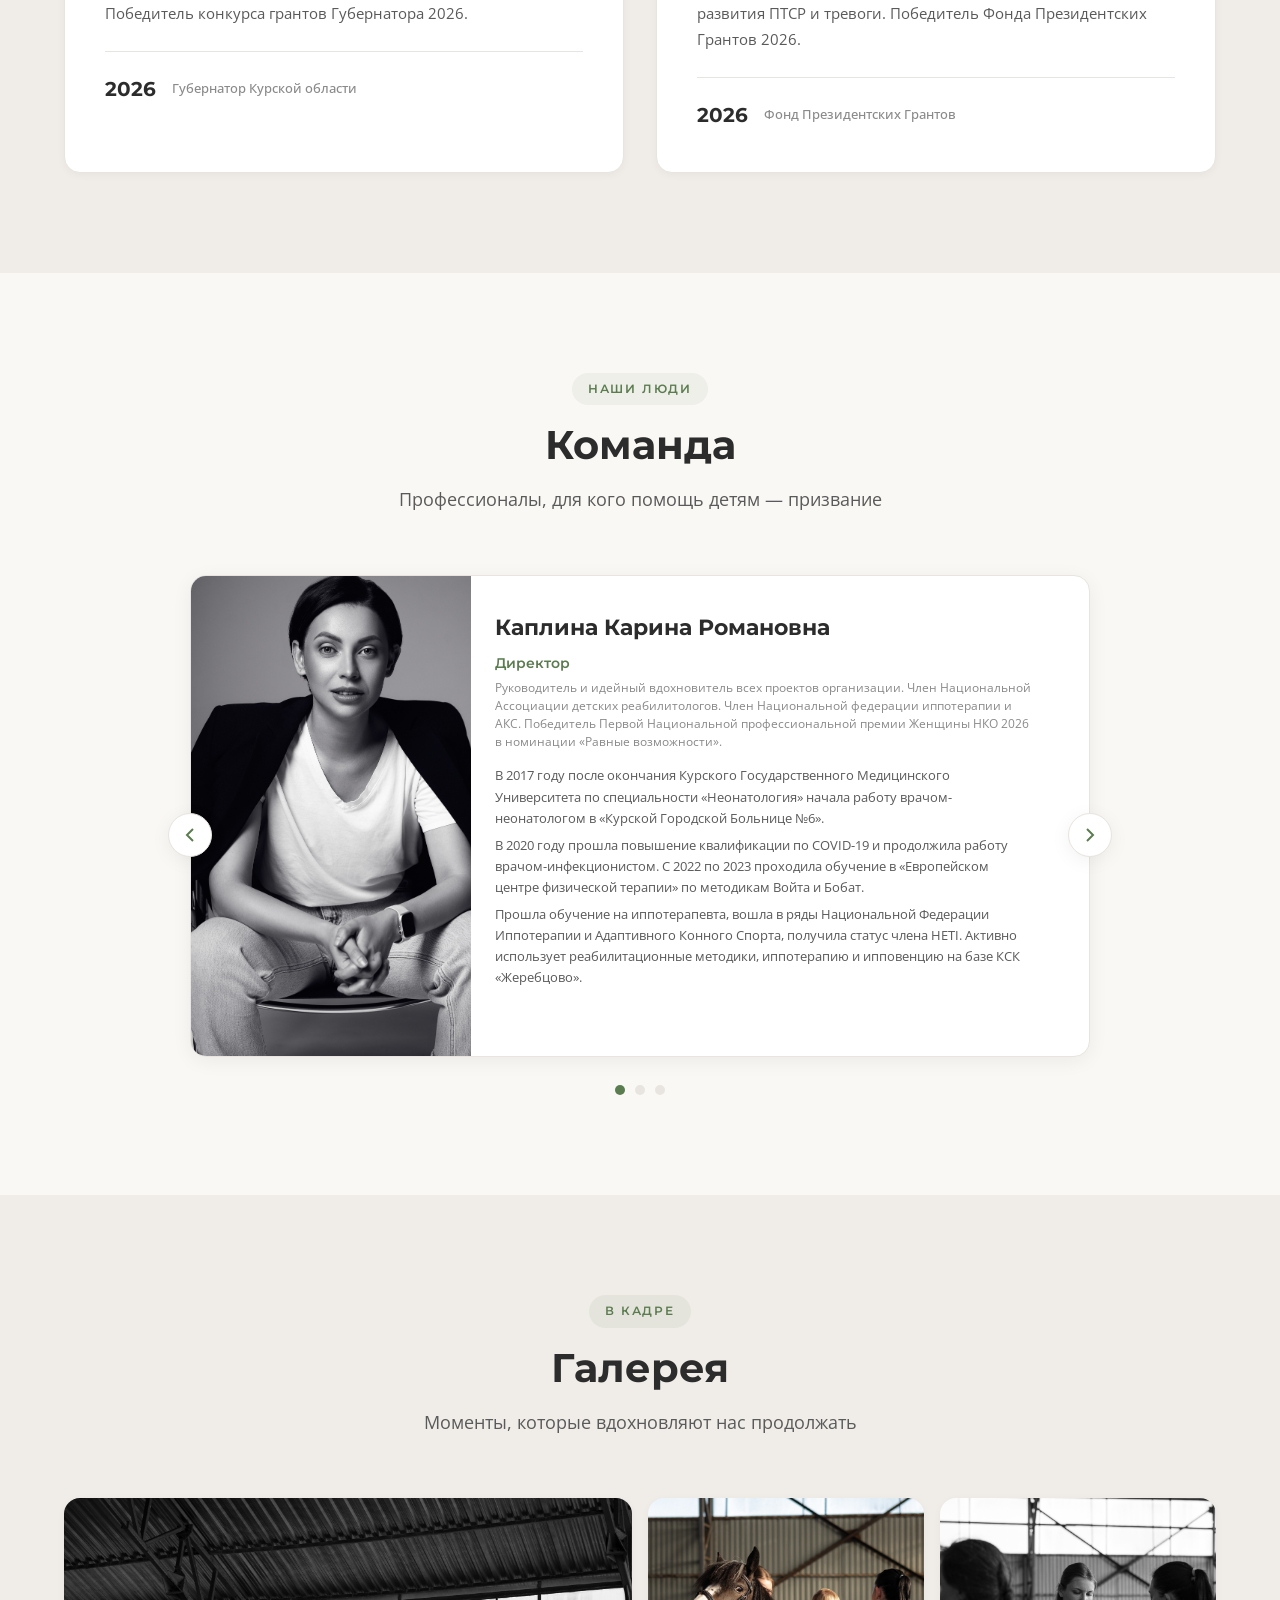
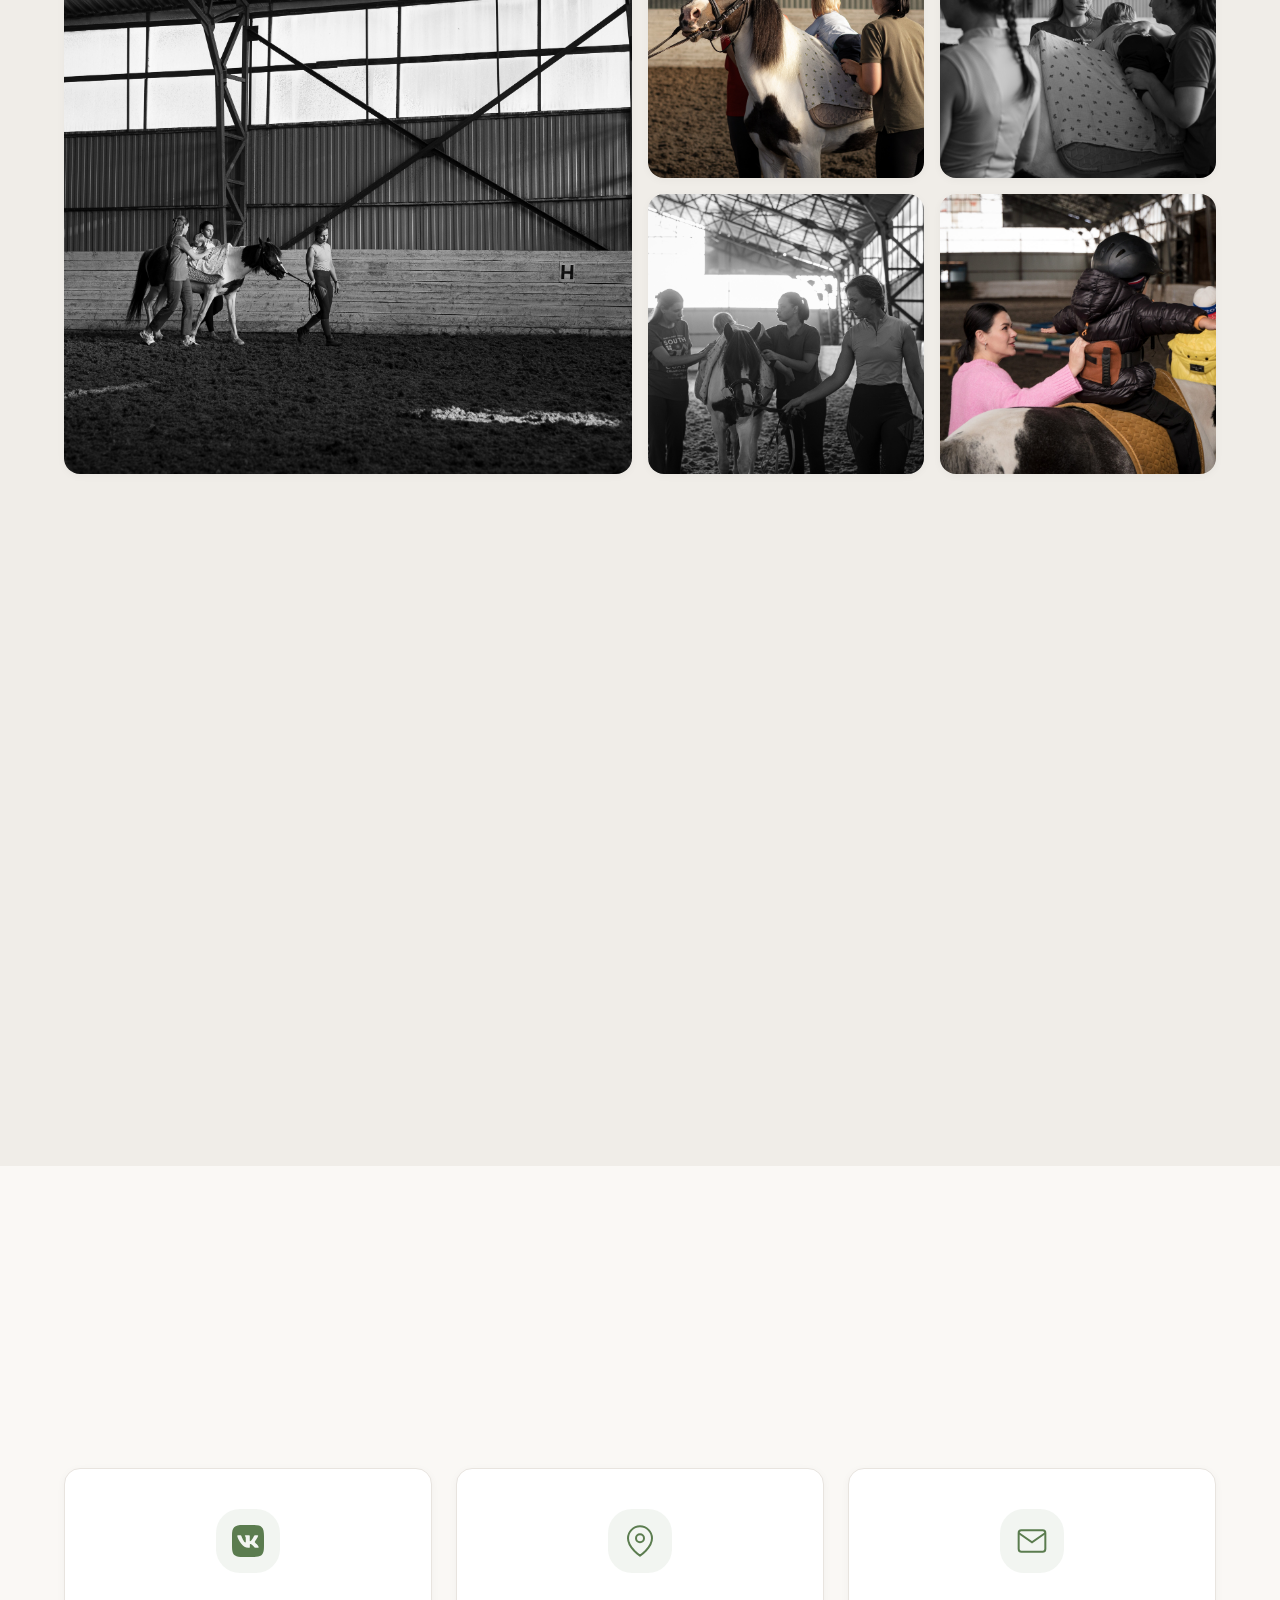
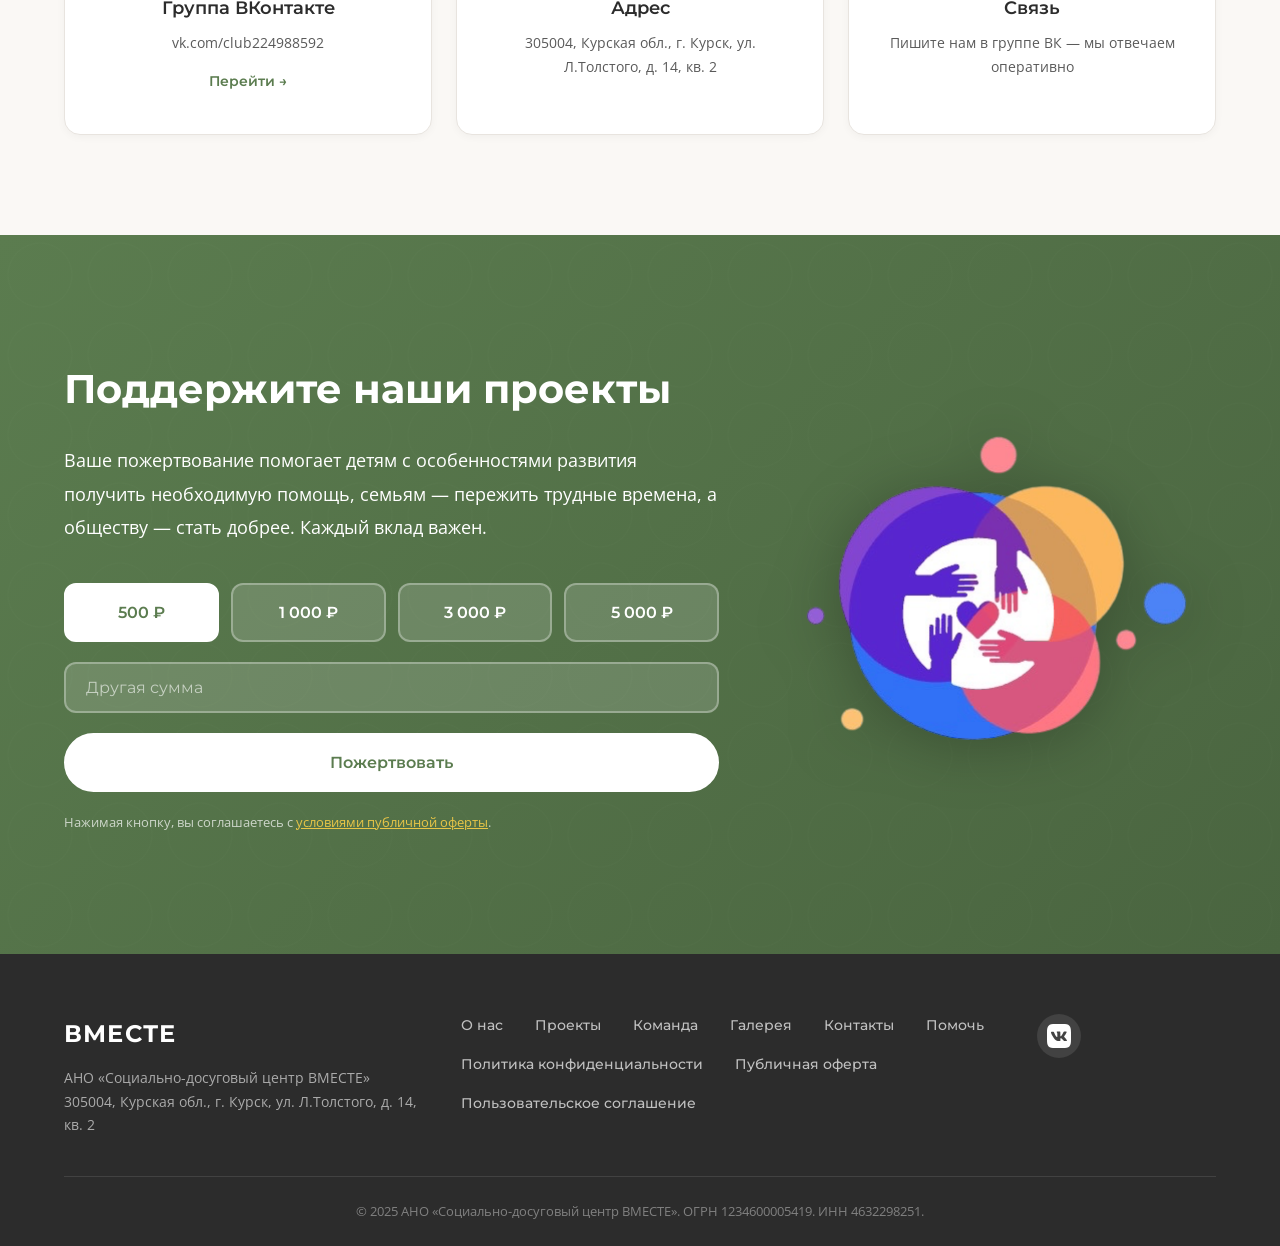
==== commit ec9144a1: "Fix team slider: gap between photo and text, smaller font, shorter bio for Karina" ====
--- a/index.html
+++ b/index.html
@@ -233,10 +233,9 @@
                             <p class="team__role">Директор</p>
                             <p class="team__creds">Руководитель и идейный вдохновитель всех проектов организации. Член Национальной Ассоциации детских реабилитологов. Член Национальной федерации иппотерапии и АКС. Победитель Первой Национальной профессиональной премии Женщины НКО 2026 в номинации «Равные возможности».</p>
                             <div class="team__bio">
-                                <p>В 2017 году после окончания Курского Государственного Медицинского Университета и прохождения интернатуры по профилю «Неонатология» начала работу врачом-неонатологом в «Курской Городской Больнице №6».</p>
-                                <p>В 2020 году прошла повышение квалификации по «Актуальным вопросам, профилактике, диагностике и лечению коронавирусной инфекции COVID-19» и продолжила работу в «Курской Городской Клинической Больнице №6» в статусе врача-инфекциониста.</p>
-                                <p>С 23.04.2022 по 23.01.2023 проходила обучение в «Европейском центре физической терапии» по специальности «Реабилитация по Методу Войта» с внедрением методики в работу в МЦ «Mom». В 2023 году также прошла обучение по «Реабилитации по Методу Бобат терапии».</p>
-                                <p>Успешно прошла обучение на иппотерапевта, вошла в ряды Национальной Федерации Иппотерапии и Адаптивного Конного Спорта и получила статус действительного члена Международной федерации верховой езды для инвалидов (HETI). В настоящий момент активно использует реабилитационные методики, иппотерапию и ипповенцию на базе КСК «Жеребцово».</p>
+                                <p>В 2017 году после окончания Курского Государственного Медицинского Университета по специальности «Неонатология» начала работу врачом-неонатологом в «Курской Городской Больнице №6».</p>
+                                <p>В 2020 году прошла повышение квалификации по COVID-19 и продолжила работу врачом-инфекционистом. С 2022 по 2023 проходила обучение в «Европейском центре физической терапии» по методикам Войта и Бобат.</p>
+                                <p>Прошла обучение на иппотерапевта, вошла в ряды Национальной Федерации Иппотерапии и Адаптивного Конного Спорта, получила статус члена HETI. Активно использует реабилитационные методики, иппотерапию и ипповенцию на базе КСК «Жеребцово».</p>
                             </div>
                         </div>
                     </div>
--- a/css/style.css
+++ b/css/style.css
@@ -583,93 +583,94 @@
 
 .team__slider {
     position: relative;
-    max-width: 1000px;
+    max-width: 900px;
     margin: 0 auto;
 }
 
 .team__track {
-    overflow: hidden;
-    position: relative;
     border-radius: var(--radius-lg);
     box-shadow: var(--shadow-md);
     border: 1px solid var(--color-border);
     background: var(--color-card);
+    overflow: hidden;
 }
 
 .team__slide {
     display: none;
-    grid-template-columns: 1fr 1.5fr;
-    gap: 0;
+    grid-template-columns: 280px 1fr;
+    gap: 24px;
     align-items: start;
-    animation: fadeIn 0.5s ease;
+    animation: slideIn 0.4s ease;
+    padding: 0 24px 0 0;
 }
 
 .team__slide.active {
     display: grid;
 }
 
-@keyframes fadeIn {
-    from { opacity: 0; transform: translateX(20px); }
+@keyframes slideIn {
+    from { opacity: 0; transform: translateX(30px); }
     to { opacity: 1; transform: translateX(0); }
 }
 
 .team__photo {
     height: 100%;
-    min-height: 500px;
+    min-height: 480px;
+    max-height: 520px;
 }
 
 .team__photo img {
     width: 100%;
     height: 100%;
     object-fit: cover;
-    object-position: center;
+    object-position: center top;
 }
 
 .team__info {
-    padding: 48px 48px 48px 0;
+    padding: 32px 32px 32px 0;
 }
 
 .team__name {
     font-family: var(--font-heading);
-    font-size: 1.75rem;
+    font-size: 1.4rem;
     font-weight: 700;
     color: var(--color-text);
-    margin-bottom: 8px;
+    margin-bottom: 6px;
 }
 
 .team__role {
     font-family: var(--font-heading);
-    font-size: 1rem;
+    font-size: 0.85rem;
     font-weight: 600;
     color: var(--color-primary);
     margin-bottom: 4px;
 }
 
 .team__creds {
-    font-size: 0.85rem;
+    font-size: 0.75rem;
     color: var(--color-text-muted);
-    margin-bottom: 20px;
-    line-height: 1.6;
+    margin-bottom: 14px;
+    line-height: 1.5;
 }
 
 .team__bio {
-    margin-bottom: 24px;
+    margin-bottom: 16px;
 }
 
 .team__bio p {
-    font-size: 0.9rem;
+    font-size: 0.8rem;
     color: var(--color-text-light);
-    line-height: 1.8;
-    margin-bottom: 10px;
+    line-height: 1.65;
+    margin-bottom: 6px;
 }
 
 .team__quote {
-    border-left: 4px solid var(--color-primary);
-    padding-left: 20px;
+    border-left: 3px solid var(--color-primary);
+    padding-left: 16px;
     font-style: italic;
     color: var(--color-text);
-    font-size: 1rem;
-    line-height: 1.7;
+    font-size: 0.95rem;
+    line-height: 1.6;
 }
 
 .team__quote p {
@@ -681,8 +682,8 @@
     position: absolute;
     top: 50%;
     transform: translateY(-50%);
-    width: 48px;
-    height: 48px;
+    width: 44px;
+    height: 44px;
     border-radius: 50%;
     background: var(--color-white);
     color: var(--color-primary);
@@ -693,35 +694,39 @@
     cursor: pointer;
     transition: var(--transition);
     z-index: 10;
+    border: 1px solid var(--color-border);
 }
 
 .team__arrow:hover {
     background: var(--color-primary);
     color: var(--color-white);
+    border-color: var(--color-primary);
 }
 
 .team__arrow--prev {
-    left: -24px;
+    left: -22px;
 }
 
 .team__arrow--next {
-    right: -24px;
+    right: -22px;
 }
 
 .team__dots {
     display: flex;
     justify-content: center;
-    gap: 12px;
-    margin-top: 32px;
+    gap: 10px;
+    margin-top: 28px;
 }
 
 .team__dot {
-    width: 12px;
-    height: 12px;
+    width: 10px;
+    height: 10px;
     border-radius: 50%;
     background: var(--color-border);
     cursor: pointer;
     transition: var(--transition);
+    border: none;
+    padding: 0;
 }
 
 .team__dot.active {
@@ -1376,20 +1381,21 @@
         padding: 32px 24px;
     }
     
-    .team__info {
-        padding: 32px 24px;
-    }
-    
     .team__slide.active {
         grid-template-columns: 1fr;
     }
     
     .team__photo {
-        min-height: 300px;
+        min-height: 280px;
     }
     
     .team__info {
-        padding: 32px 24px;
+        padding: 28px 24px;
+        max-height: none;
+    }
+    
+    .team__track {
+        min-height: auto;
     }
     
     .team__arrow {
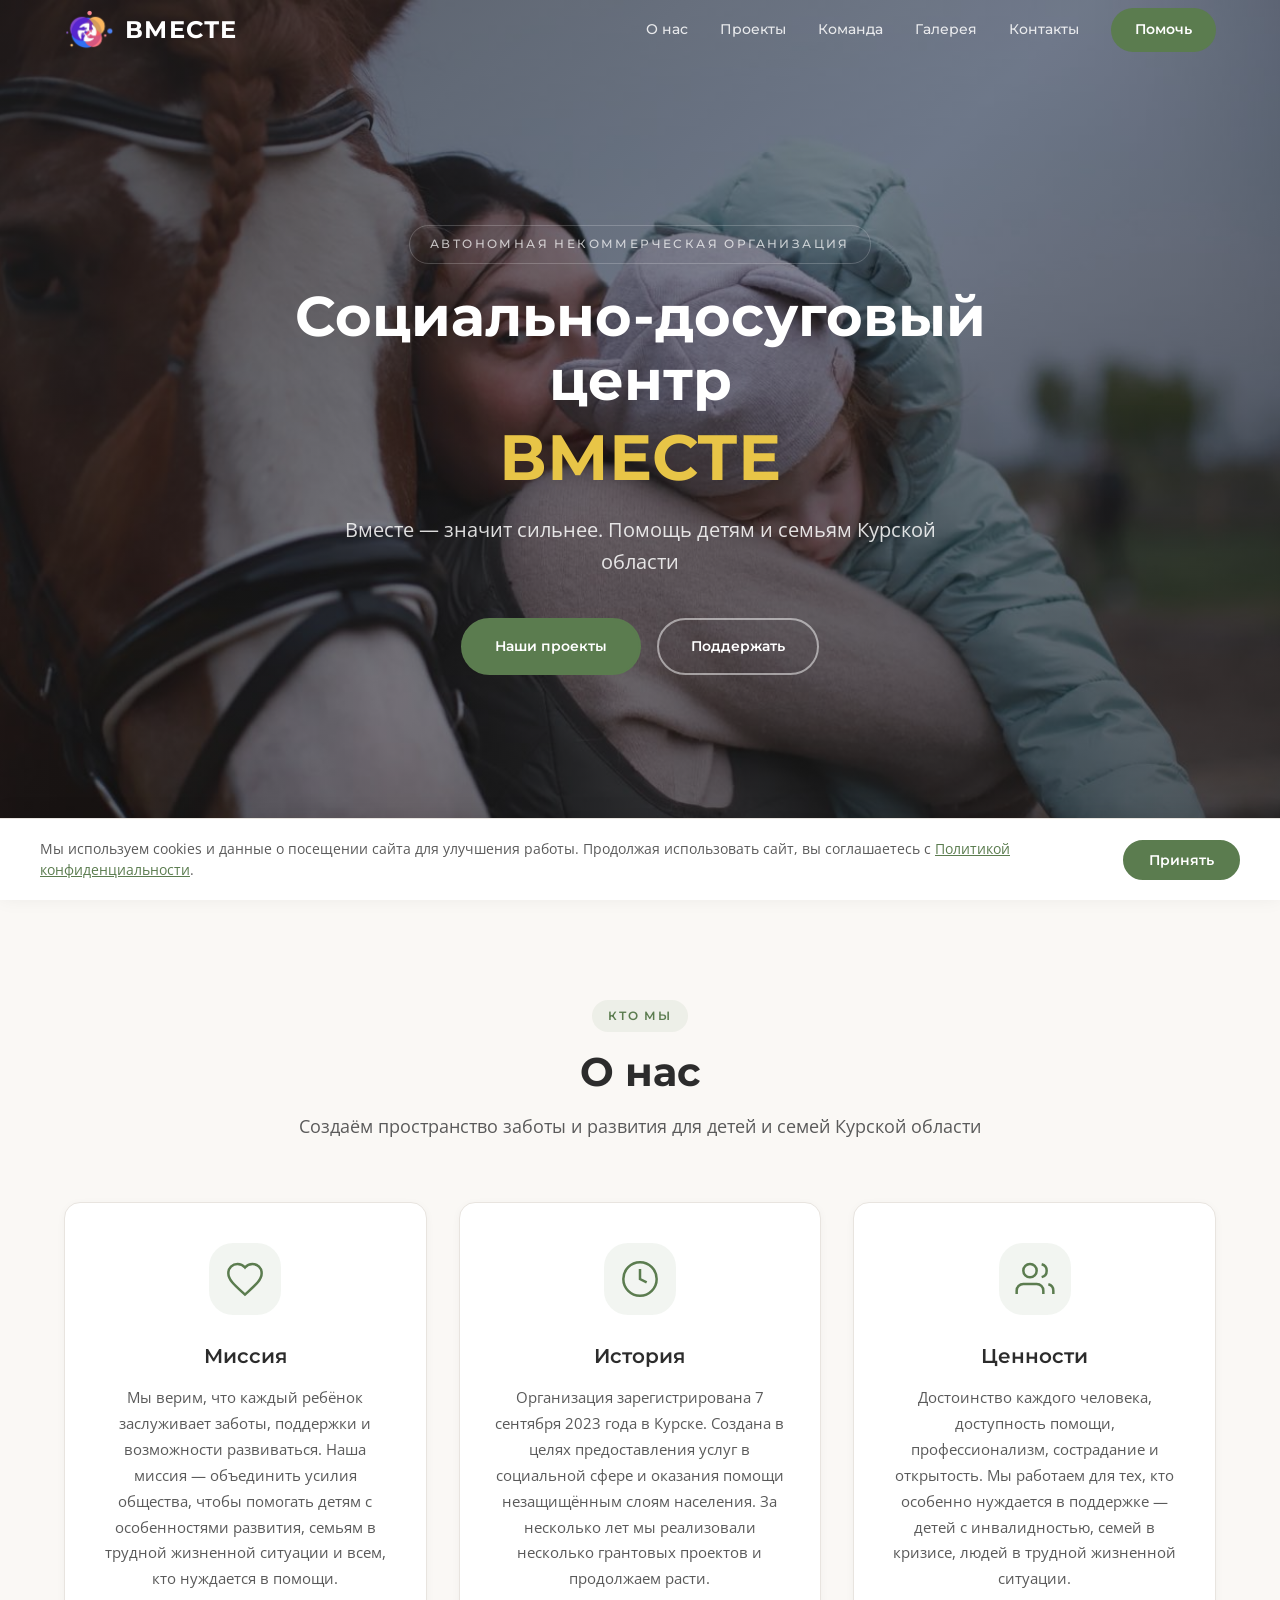
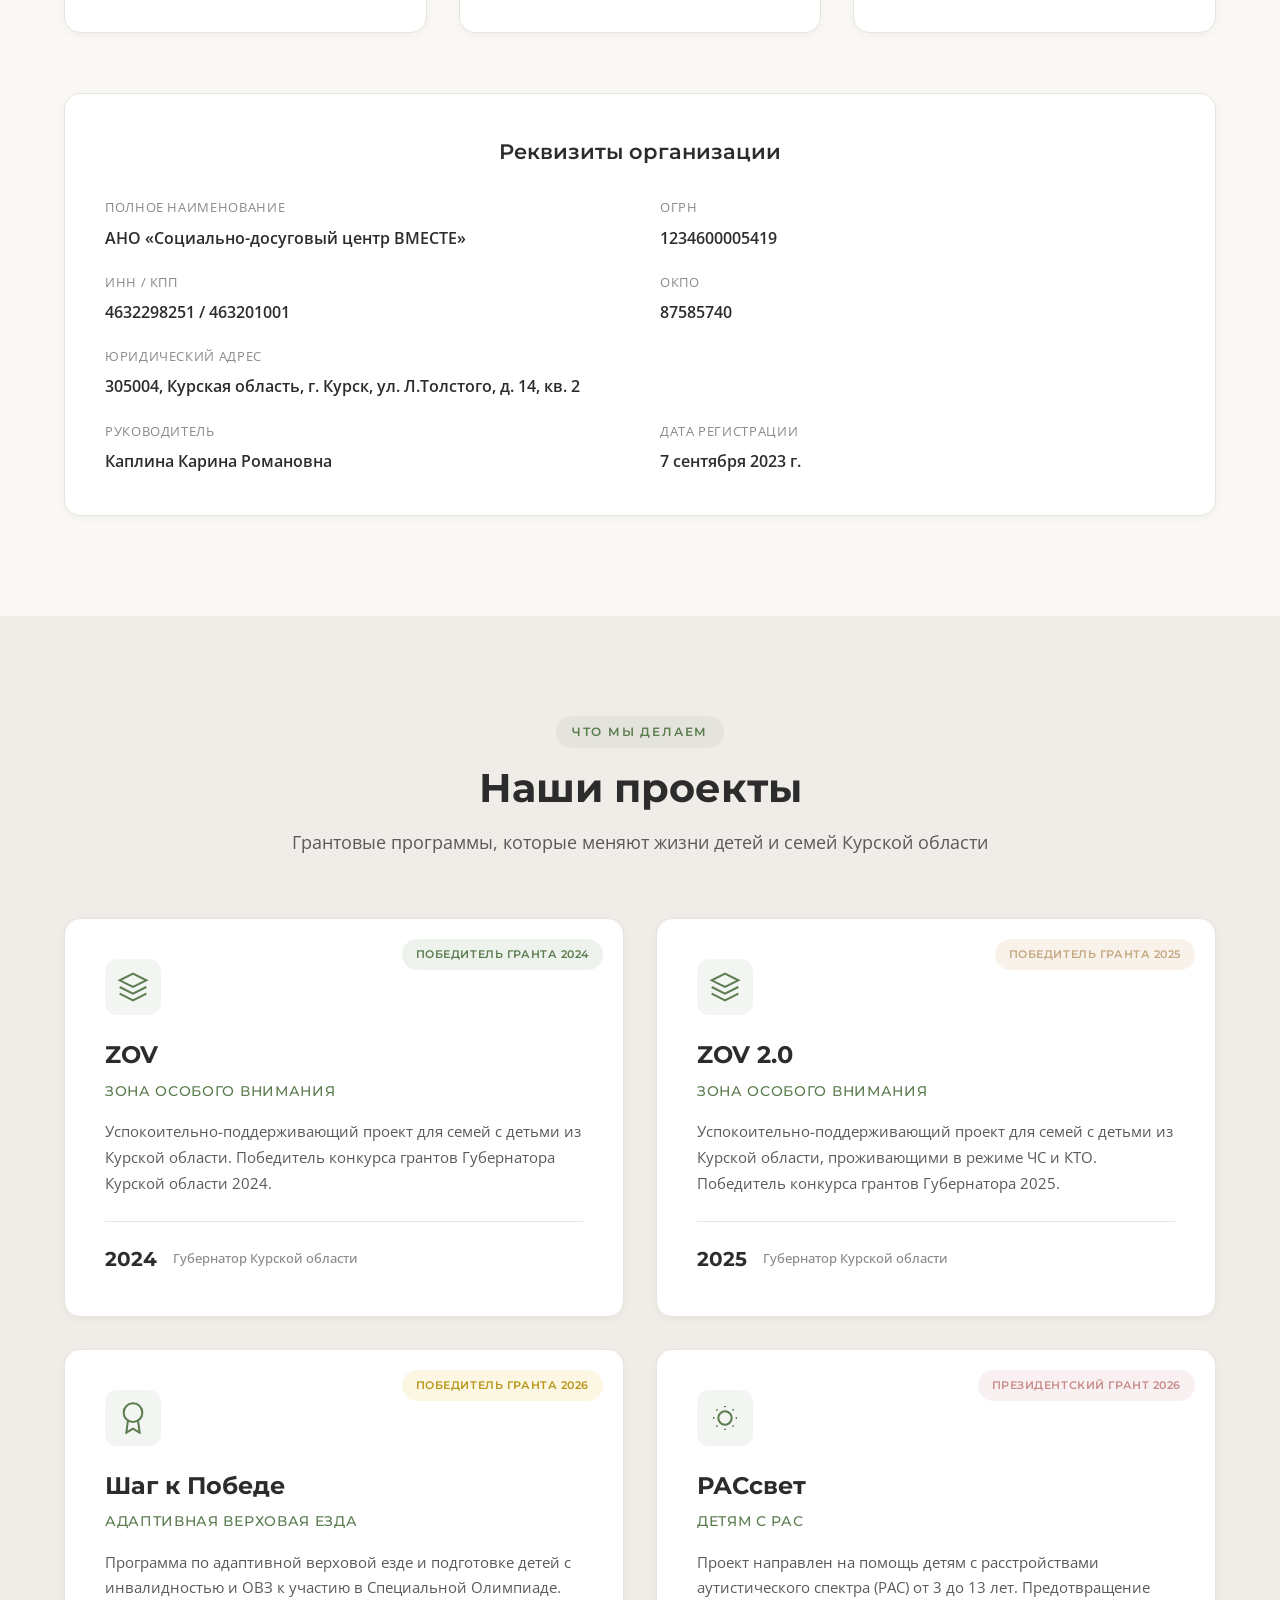
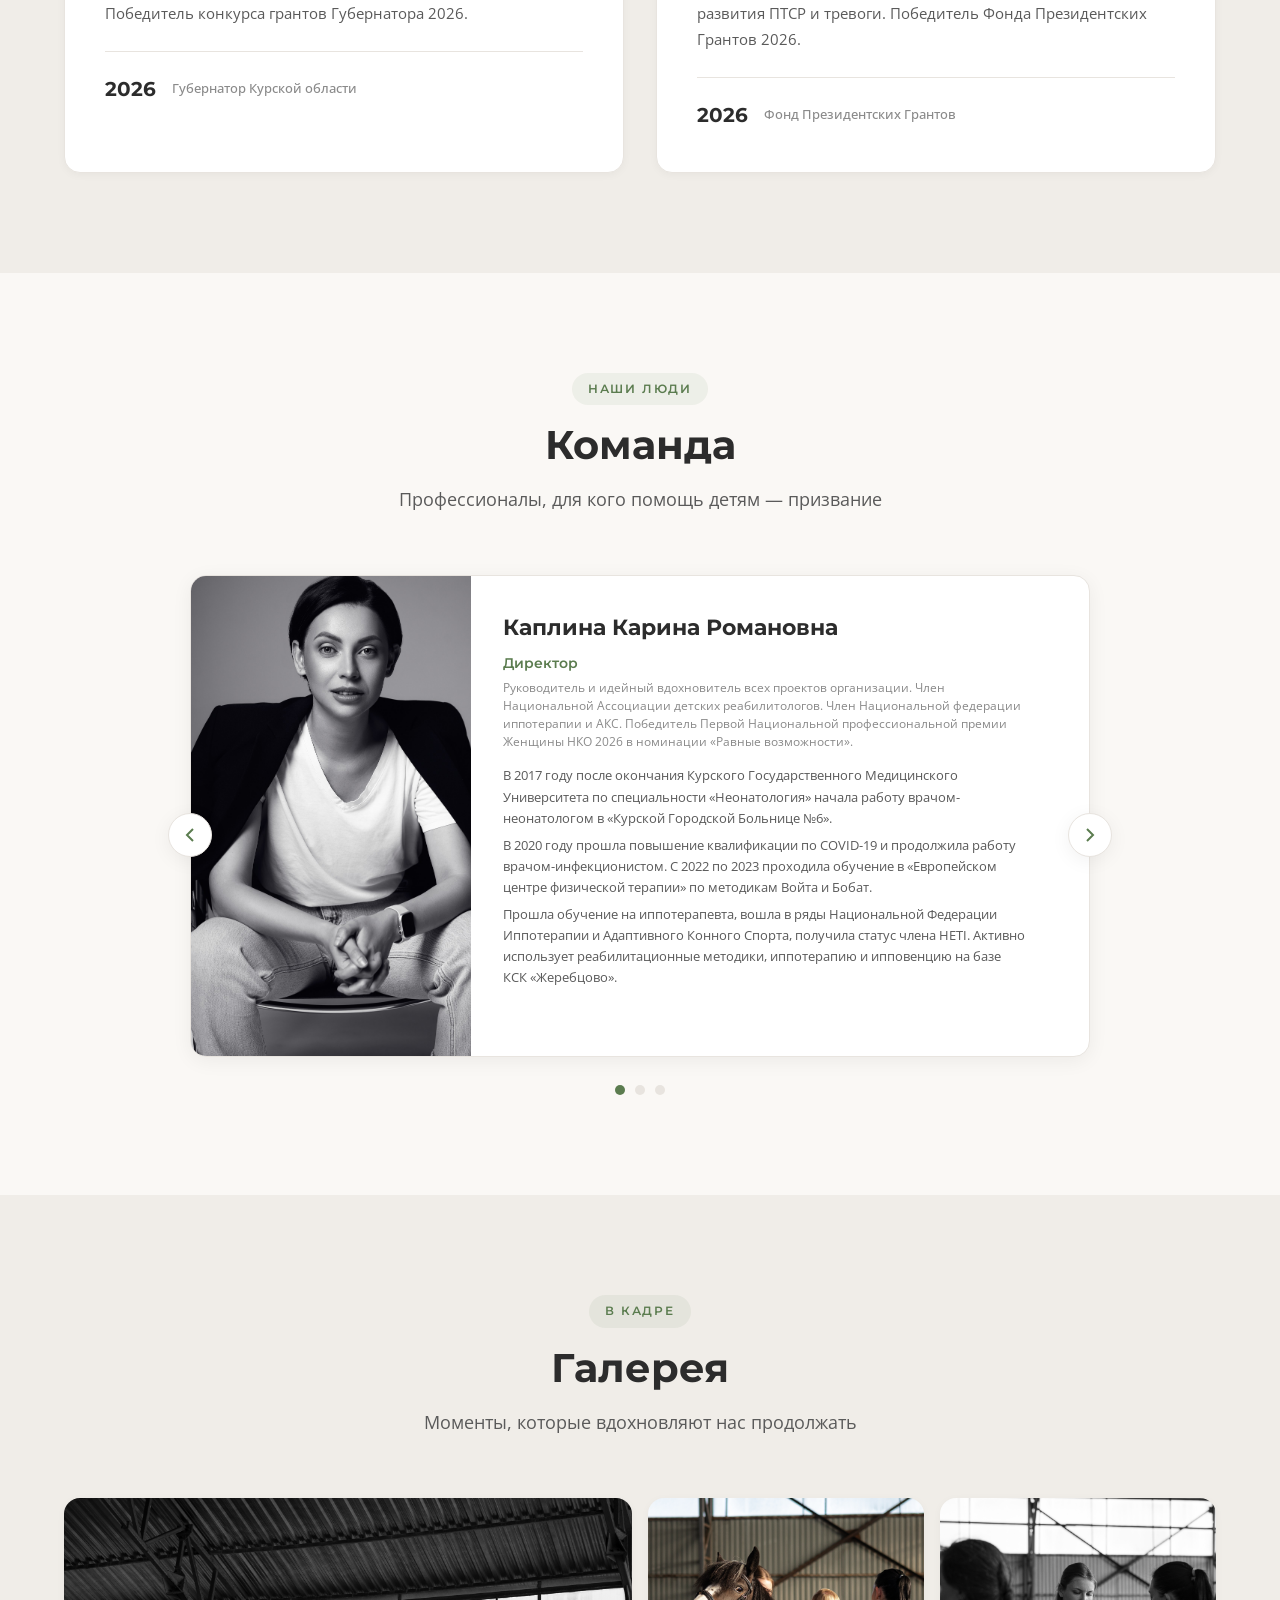
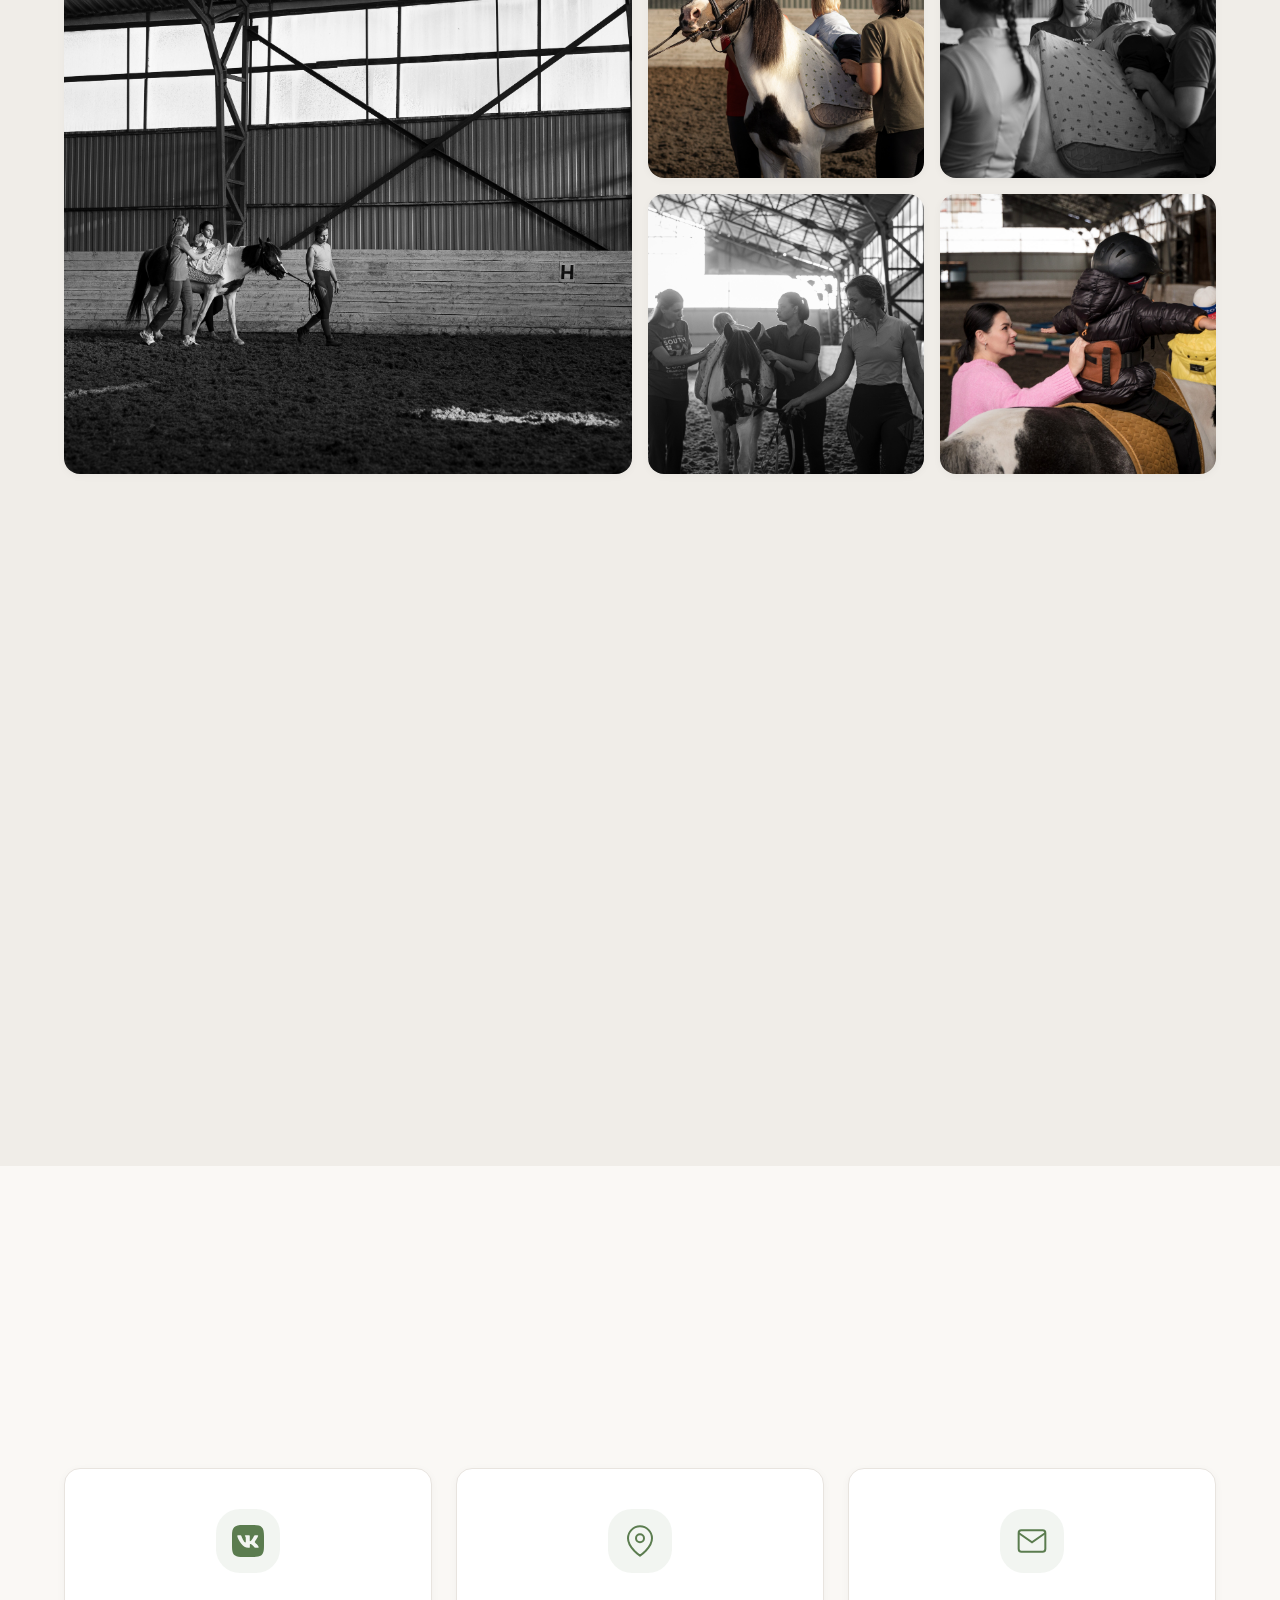
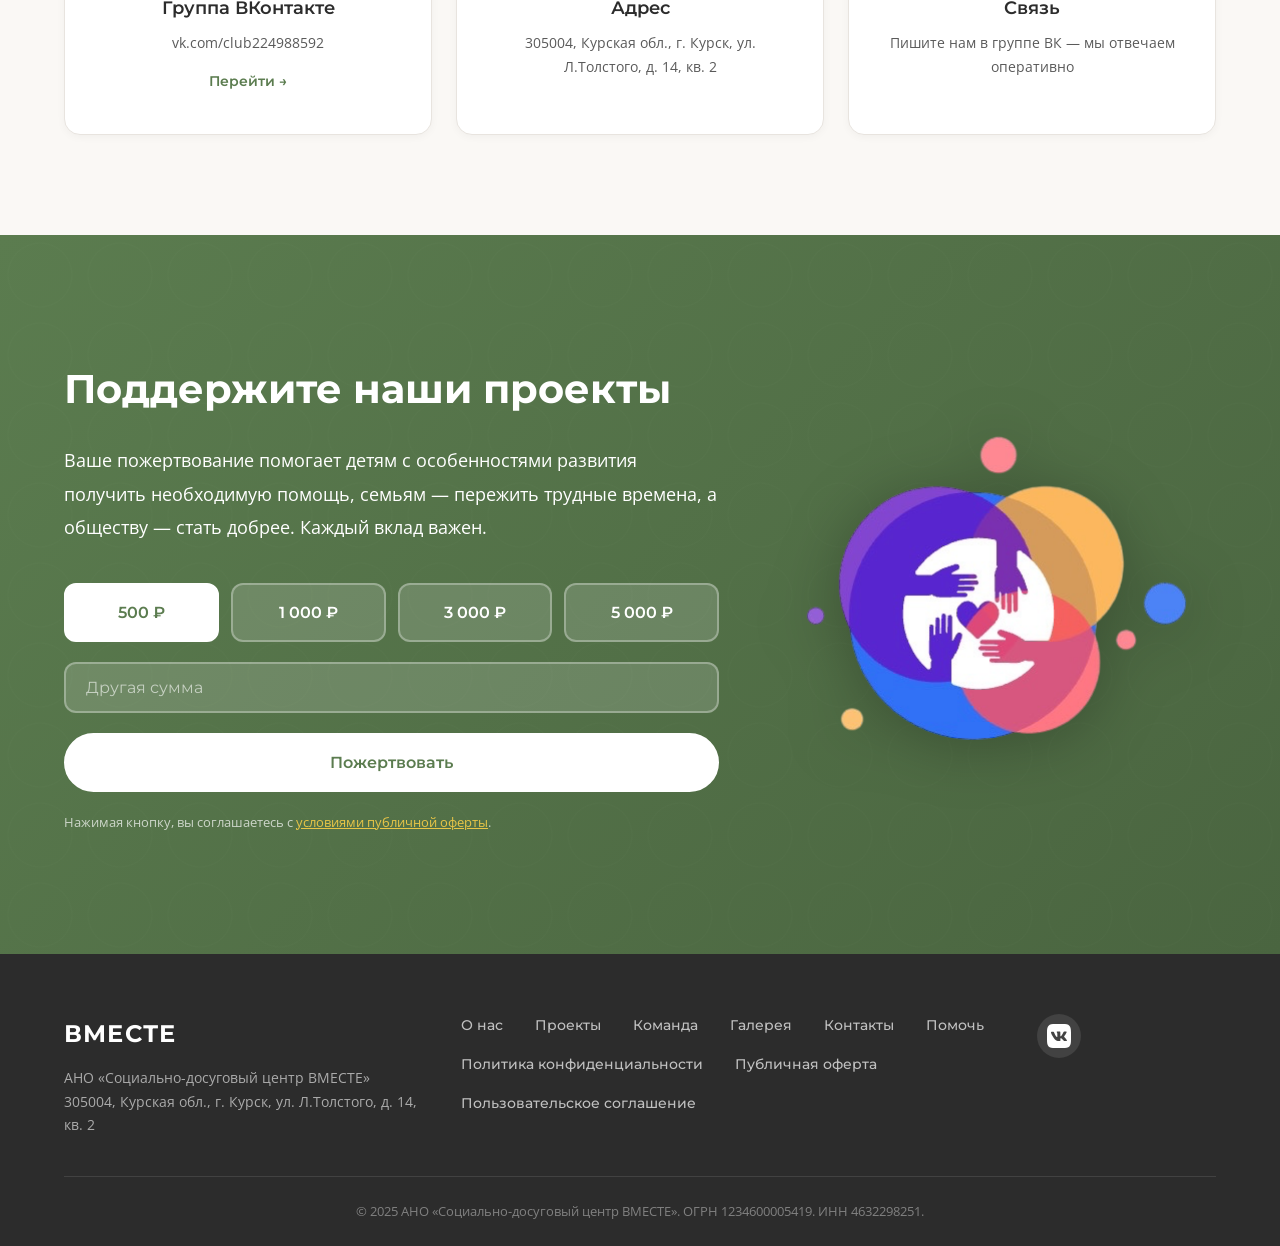
==== commit 4e5ace40: "Fix team slider: bigger gap, shorter Valeria bio" ====
--- a/index.html
+++ b/index.html
@@ -264,10 +264,9 @@
                             <p class="team__role">Иппотерапевт</p>
                             <p class="team__creds">Член национальной федерации иппотерапии и адаптивного конного спорта</p>
                             <div class="team__bio">
-                                <p>По первому образованию я архитектор-дизайнер (ВГАСУ, 2014), и именно через проектирование пространства я впервые пришла к пониманию, насколько среда влияет на человека — на его эмоции, движение и внутреннее состояние.</p>
-                                <p>Со временем мой профессиональный путь привёл меня в медицину. В 2021 году я получила диплом медицинской сестры (КБМК), что стало основой для работы с детьми и взрослыми в реабилитационном направлении.</p>
-                                <p>Продолжая развиваться, в 2023 году я завершила обучение в МЦПО по программе «Инструктор ЛФК», где получила практические навыки работы с движением, телесной коррекцией и восстановлением после заболеваний.</p>
-                                <p>На данный момент продолжаю образование: февраль 2025 — окончание курса по аналитической психологии, июнь 2025 — обучение по направлению иппотерапии. Май 2026 — «Использование методов сенсорной интеграции в работе с детьми дошкольного возраста с ОВЗ».</p>
+                                <p>По первому образованию я архитектор-дизайнер (ВГАСУ, 2014), и именно через проектирование пространства пришла к пониманию, насколько среда влияет на человека.</p>
+                                <p>В 2021 году получила диплом медицинской сестры (КБМК), а в 2023 — завершила обучение по программе «Инструктор ЛФК», получив навыки работы с движением и телесной коррекцией.</p>
+                                <p>Продолжаю образование: аналитическая психология, иппотерапия, сенсорная интеграция для детей с ОВЗ.</p>
                             </div>
                             <blockquote class="team__quote">
                                 <p>«Верю, что реабилитация — это не только лечение, но и возвращение человека к себе.»</p>
--- a/css/style.css
+++ b/css/style.css
@@ -598,10 +598,10 @@
 .team__slide {
     display: none;
     grid-template-columns: 280px 1fr;
-    gap: 24px;
+    gap: 32px;
     align-items: start;
     animation: slideIn 0.4s ease;
-    padding: 0 24px 0 0;
+    padding: 0 32px 0 0;
 }
 
 .team__slide.active {
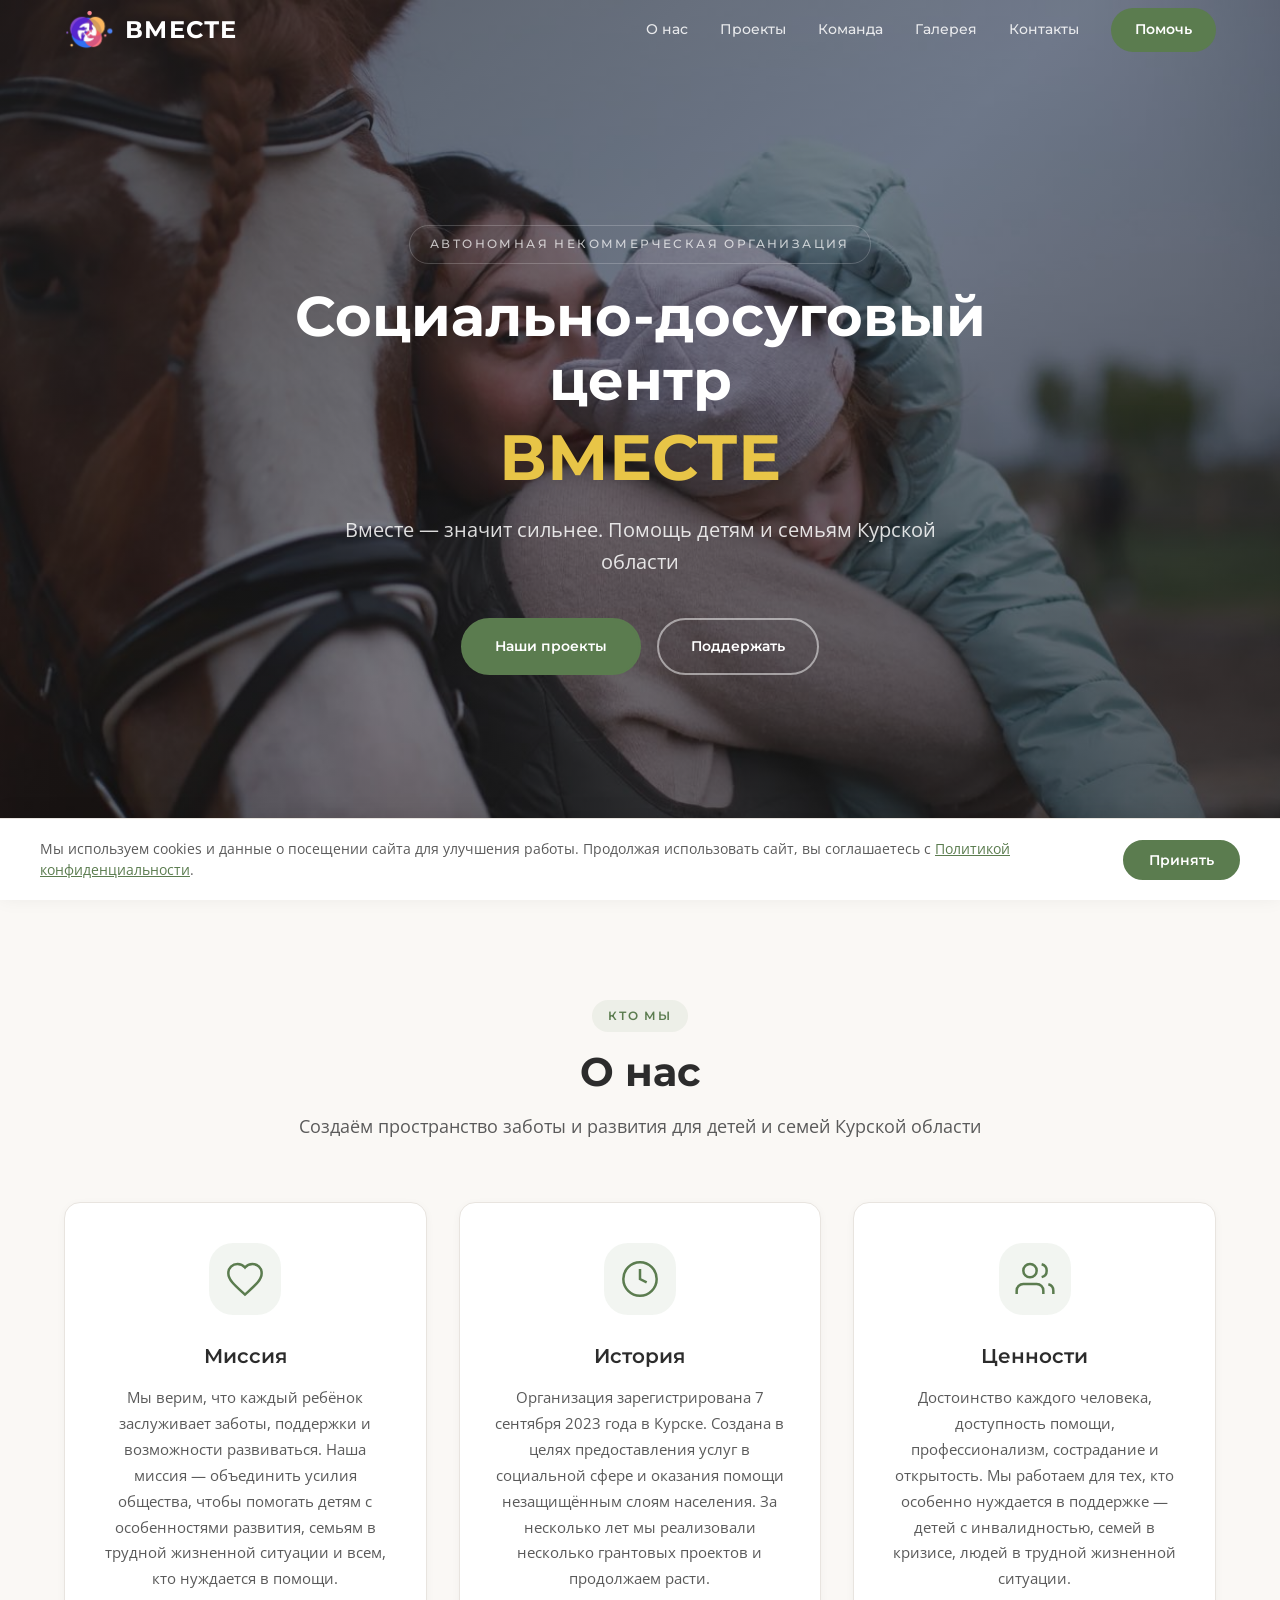
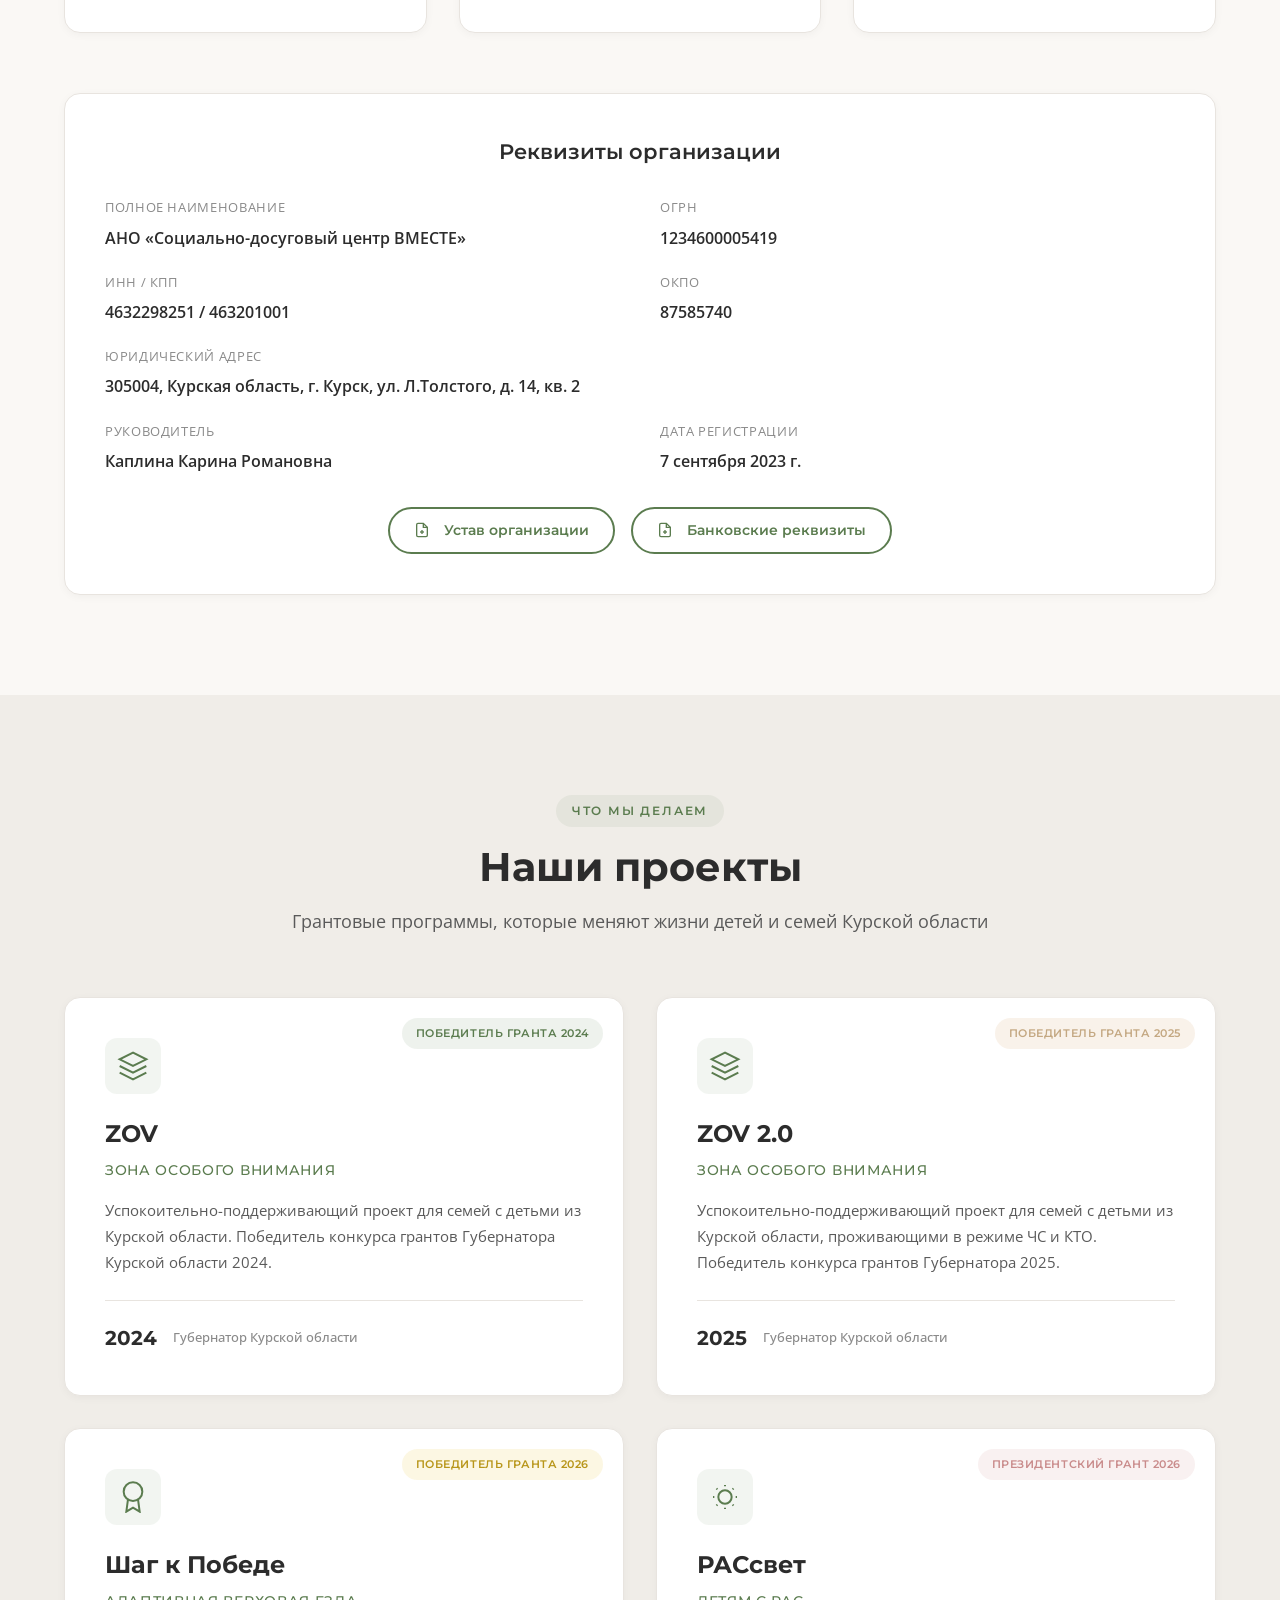
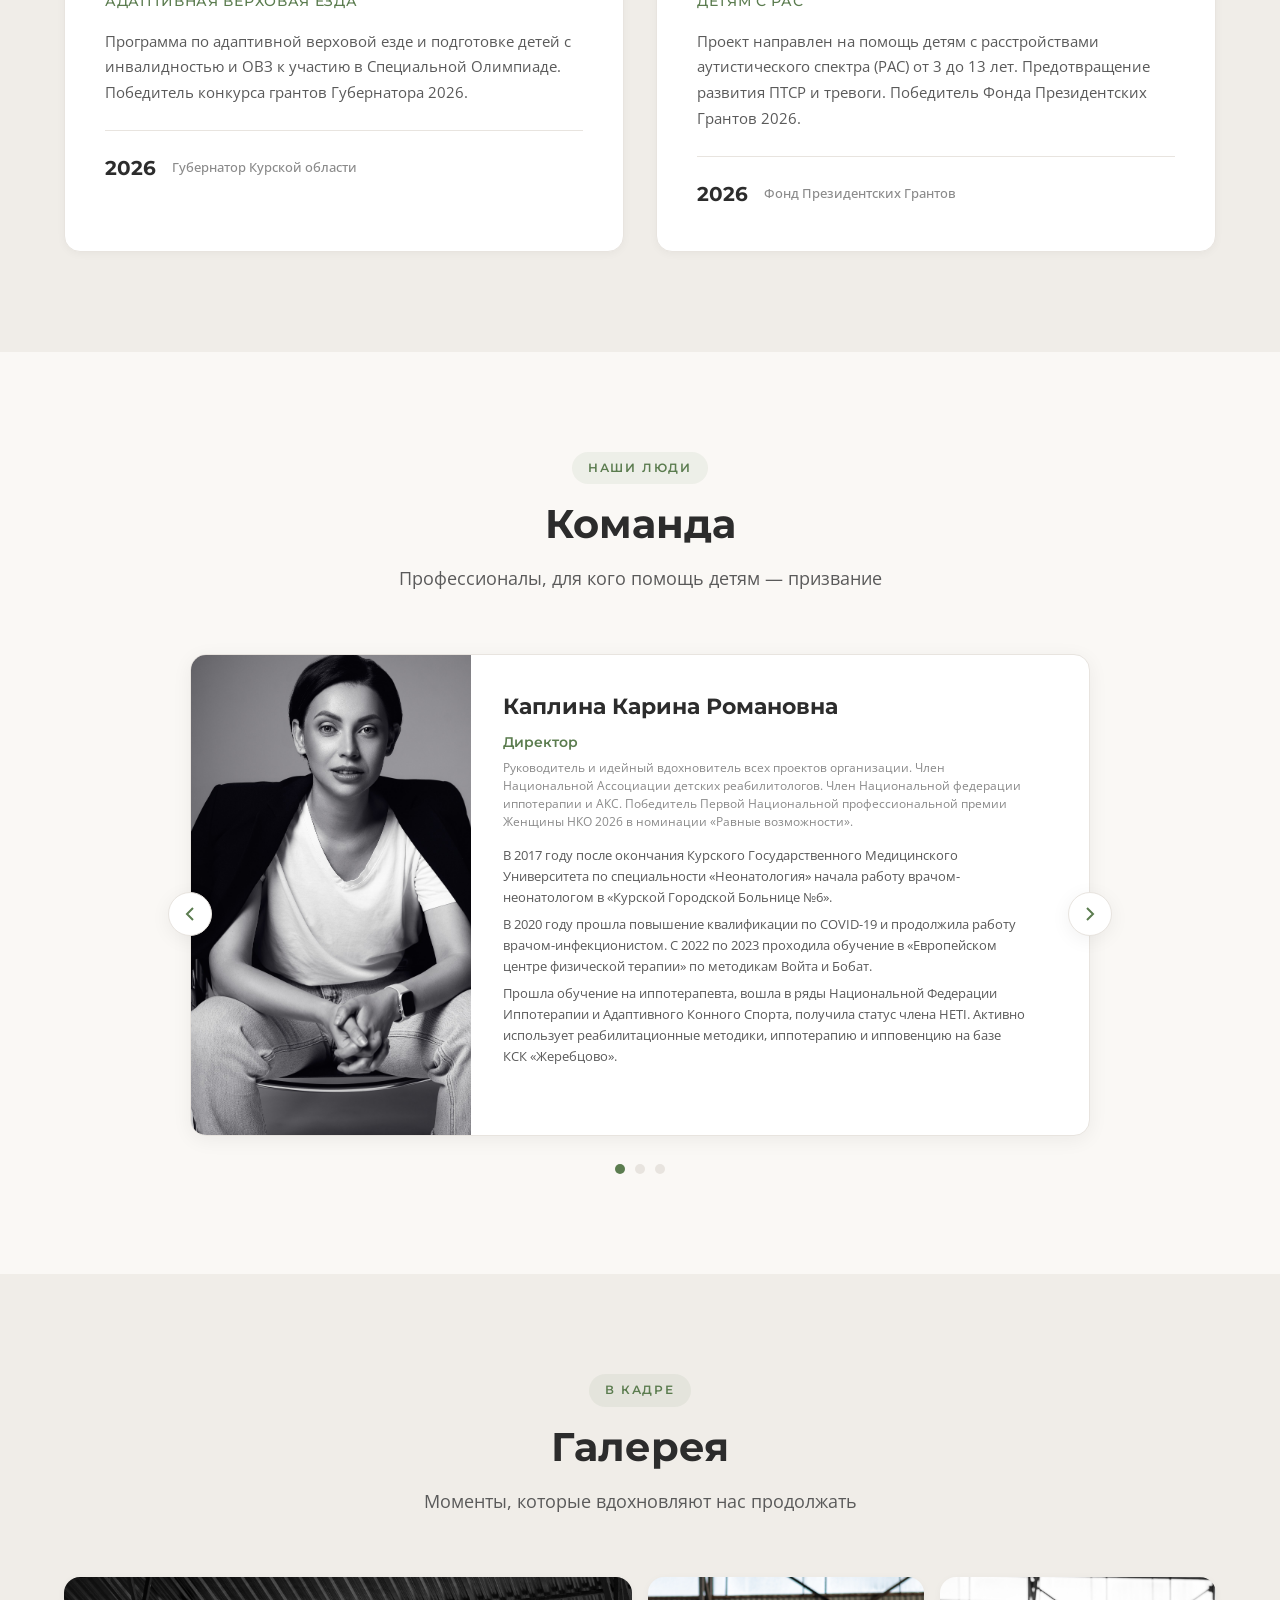
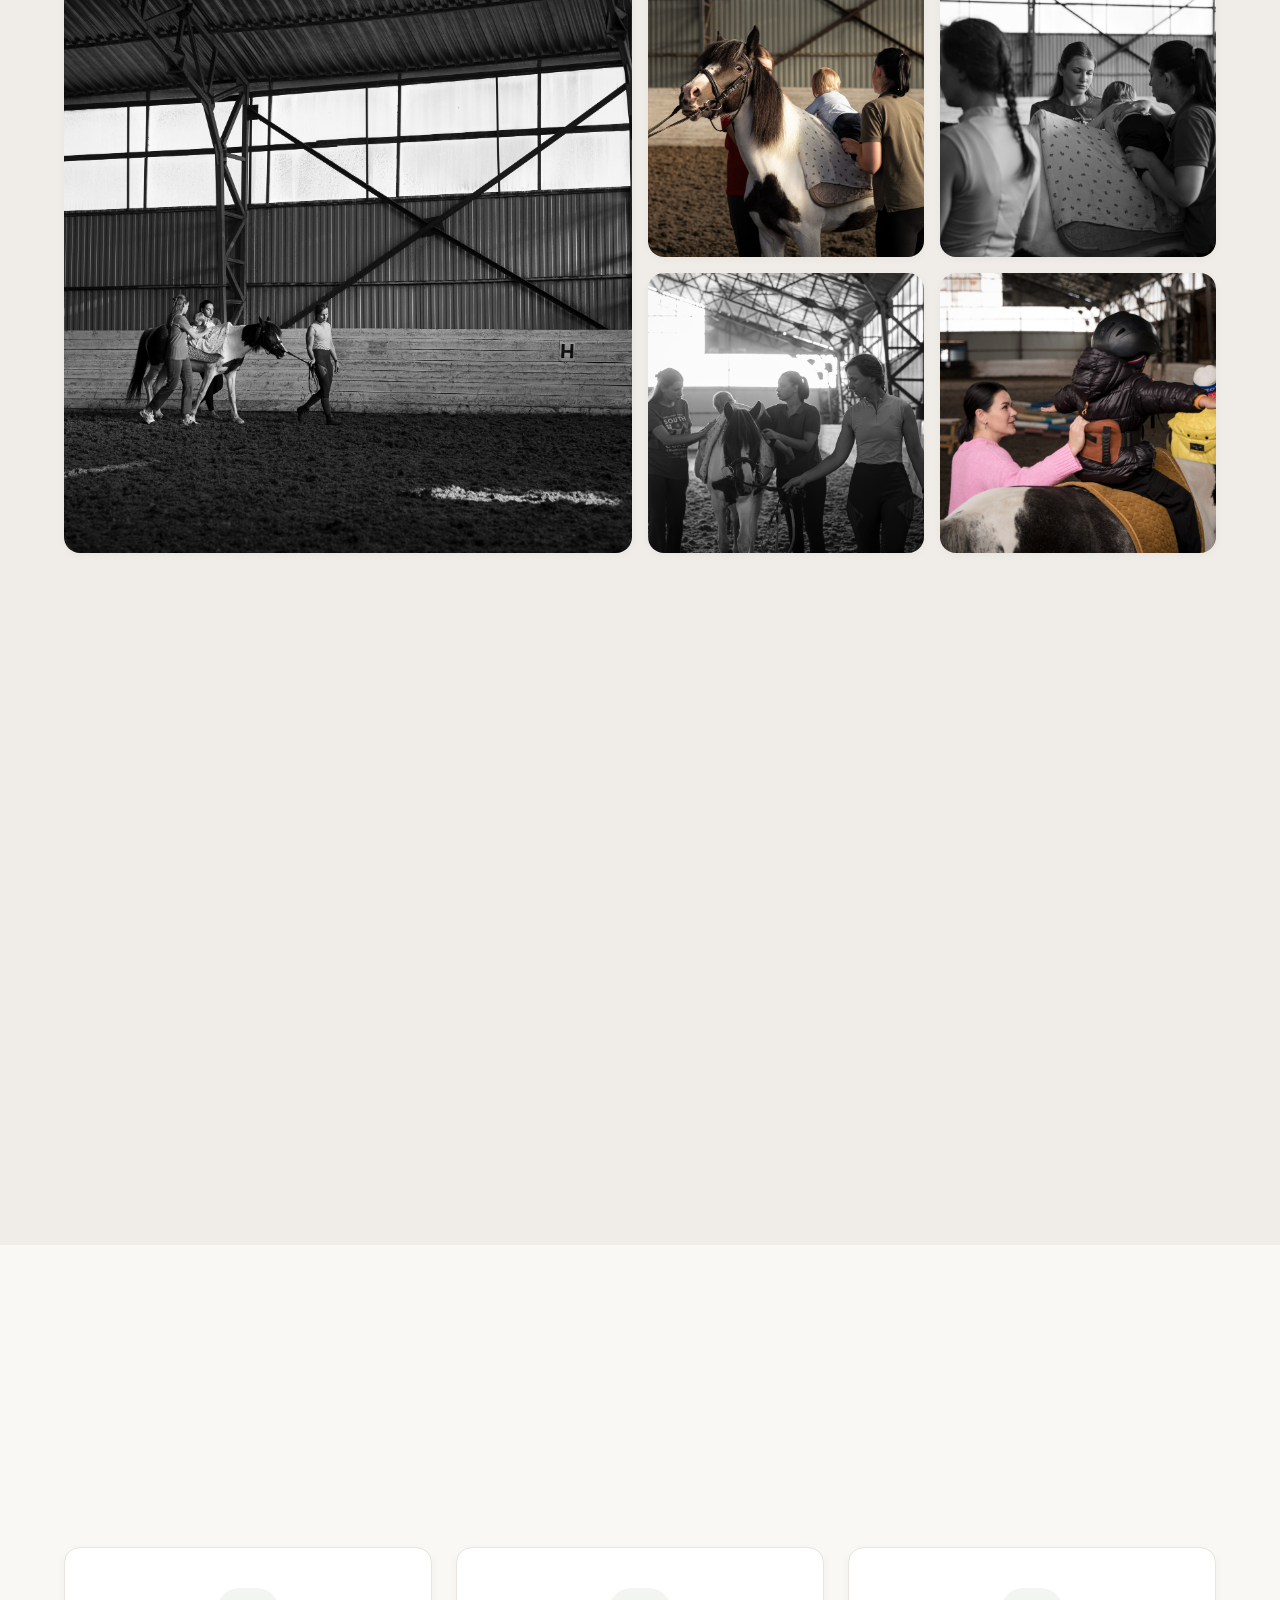
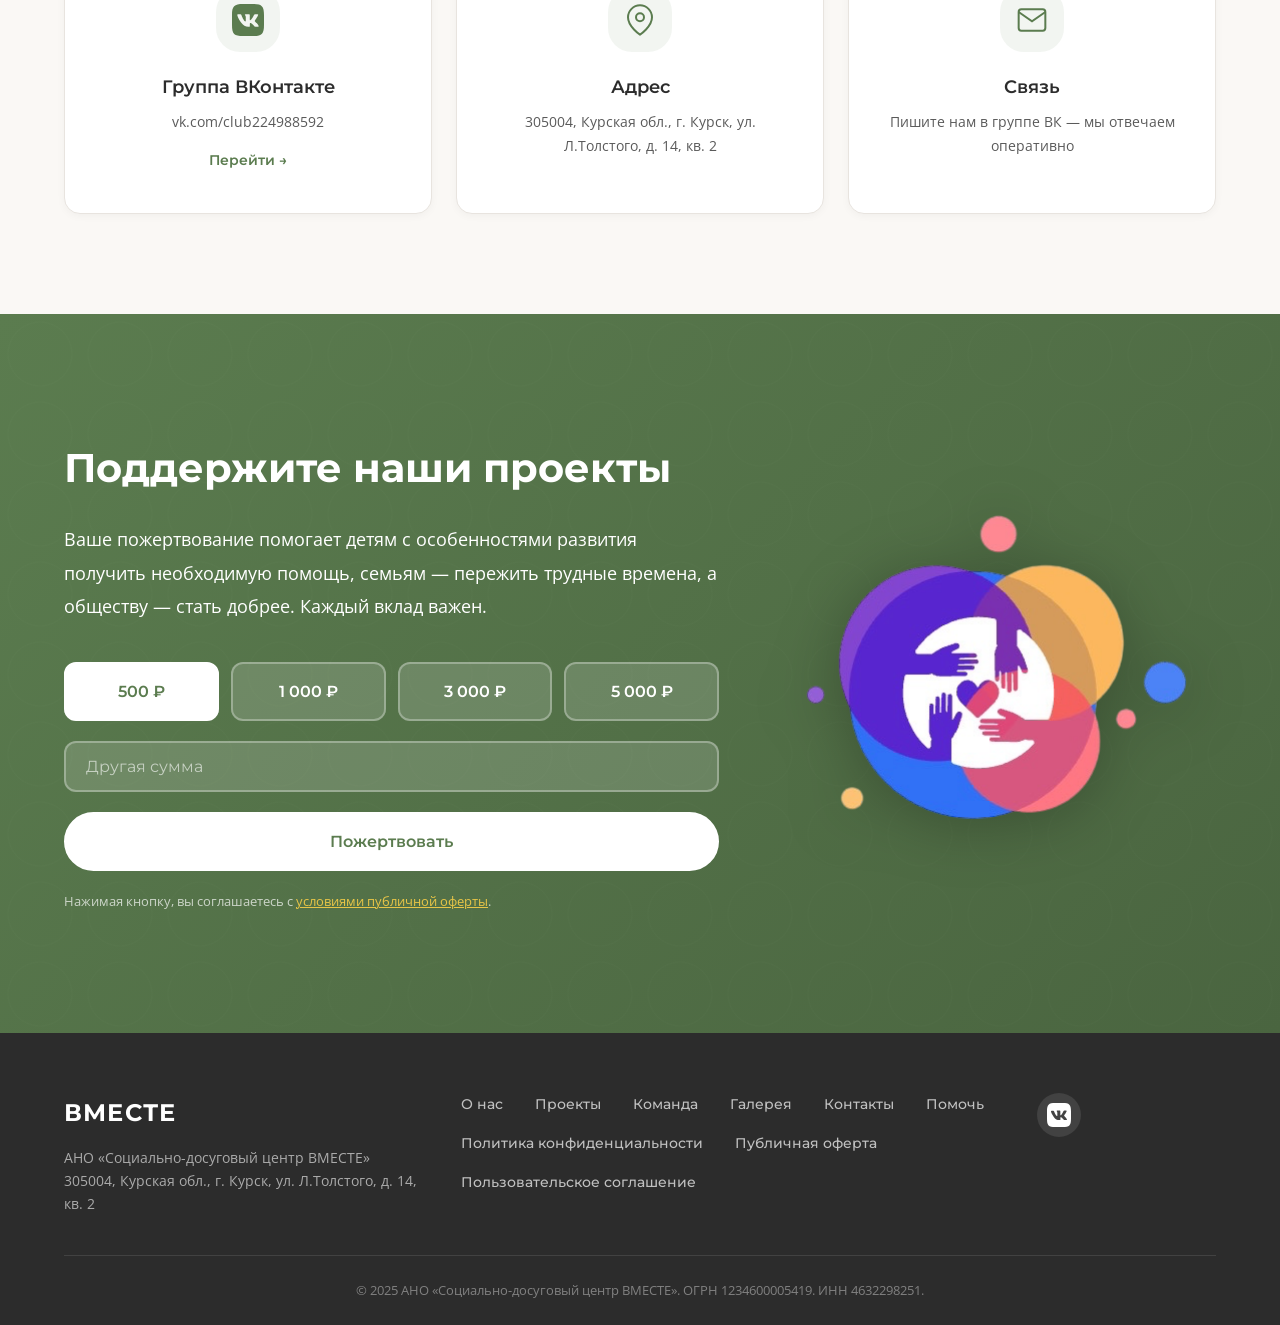
==== commit 8a2053cb: "Add charter and bank requisites PDFs, links in requisites block and offer modal" ====
--- a/index.html
+++ b/index.html
@@ -132,6 +132,16 @@
                         <span style="font-size: 0.8rem; color: var(--color-text-muted); text-transform: uppercase; letter-spacing: 0.05em;">Дата регистрации</span>
                         <p style="font-weight: 600; color: var(--color-text); margin-top: 4px;">7 сентября 2023 г.</p>
                     </div>
+                </div>
+                <div class="requisites__docs" style="display: flex; gap: 16px; justify-content: center; margin-top: 32px; flex-wrap: wrap;">
+                    <a href="docs/charter.pdf" target="_blank" class="btn btn--outline" style="color: var(--color-primary); border-color: var(--color-primary); font-size: 0.85rem; padding: 10px 24px;">
+                        <svg width="16" height="16" viewBox="0 0 24 24" fill="none" stroke="currentColor" stroke-width="2" style="vertical-align: middle; margin-right: 6px;"><path d="M14 2H6a2 2 0 0 0-2 2v16a2 2 0 0 0 2 2h12a2 2 0 0 0 2-2V8z"/><polyline points="14 2 14 8 20 8"/><line x1="12" y1="18" x2="12" y2="12"/><line x1="9" y1="15" x2="15" y2="15"/></svg>
+                        Устав организации
+                    </a>
+                    <a href="docs/requisites.pdf" target="_blank" class="btn btn--outline" style="color: var(--color-primary); border-color: var(--color-primary); font-size: 0.85rem; padding: 10px 24px;">
+                        <svg width="16" height="16" viewBox="0 0 24 24" fill="none" stroke="currentColor" stroke-width="2" style="vertical-align: middle; margin-right: 6px;"><path d="M14 2H6a2 2 0 0 0-2 2v16a2 2 0 0 0 2 2h12a2 2 0 0 0 2-2V8z"/><polyline points="14 2 14 8 20 8"/><line x1="12" y1="18" x2="12" y2="12"/><line x1="9" y1="15" x2="15" y2="15"/></svg>
+                        Банковские реквизиты
+                    </a>
                 </div>
             </div>
         </div>
@@ -486,7 +496,7 @@
                 <p>ОКПО: 87585740</p>
                 <p>Юридический адрес: 305004, Курская область, г. Курск, ул. Л.Толстого, д. 14, кв. 2</p>
                 <p>Руководитель: Каплина Карина Романовна</p>
-                <p>Расчётный счёт: <em>(укажите при предоставлении банковских реквизитов)</em></p>
+                <p>Банковские реквизиты: <a href="docs/requisites.pdf" target="_blank">скачать PDF</a> | Устав: <a href="docs/charter.pdf" target="_blank">скачать PDF</a></p>
                 <h3>5. Контакты</h3>
                 <p>Группа ВКонтакте: <a href="https://vk.com/club224988592" target="_blank" rel="noopener">vk.com/club224988592</a></p>
                 <p style="margin-top: 24px; font-size: 0.85rem; color: var(--color-text-muted);">Настоящая оферта может быть изменена Организацией. Актуальная версия размещается на сайте.</p>
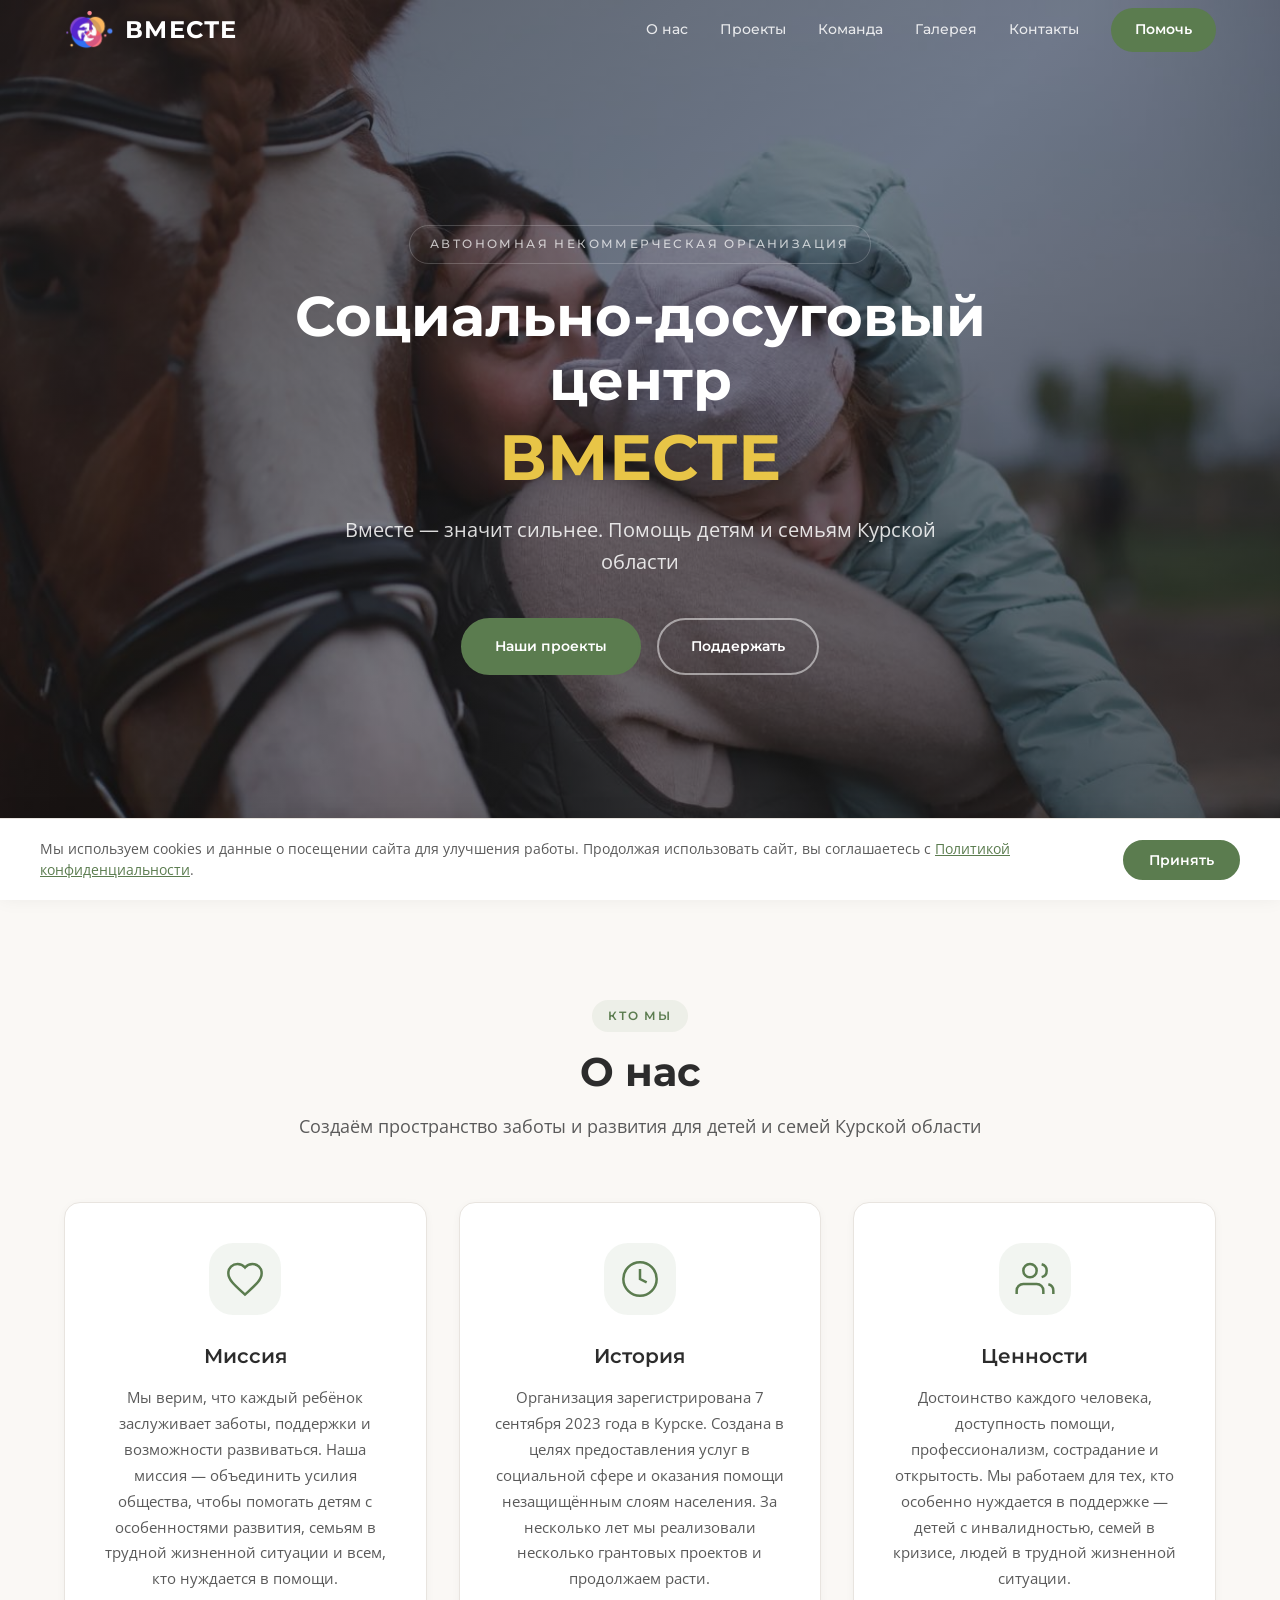
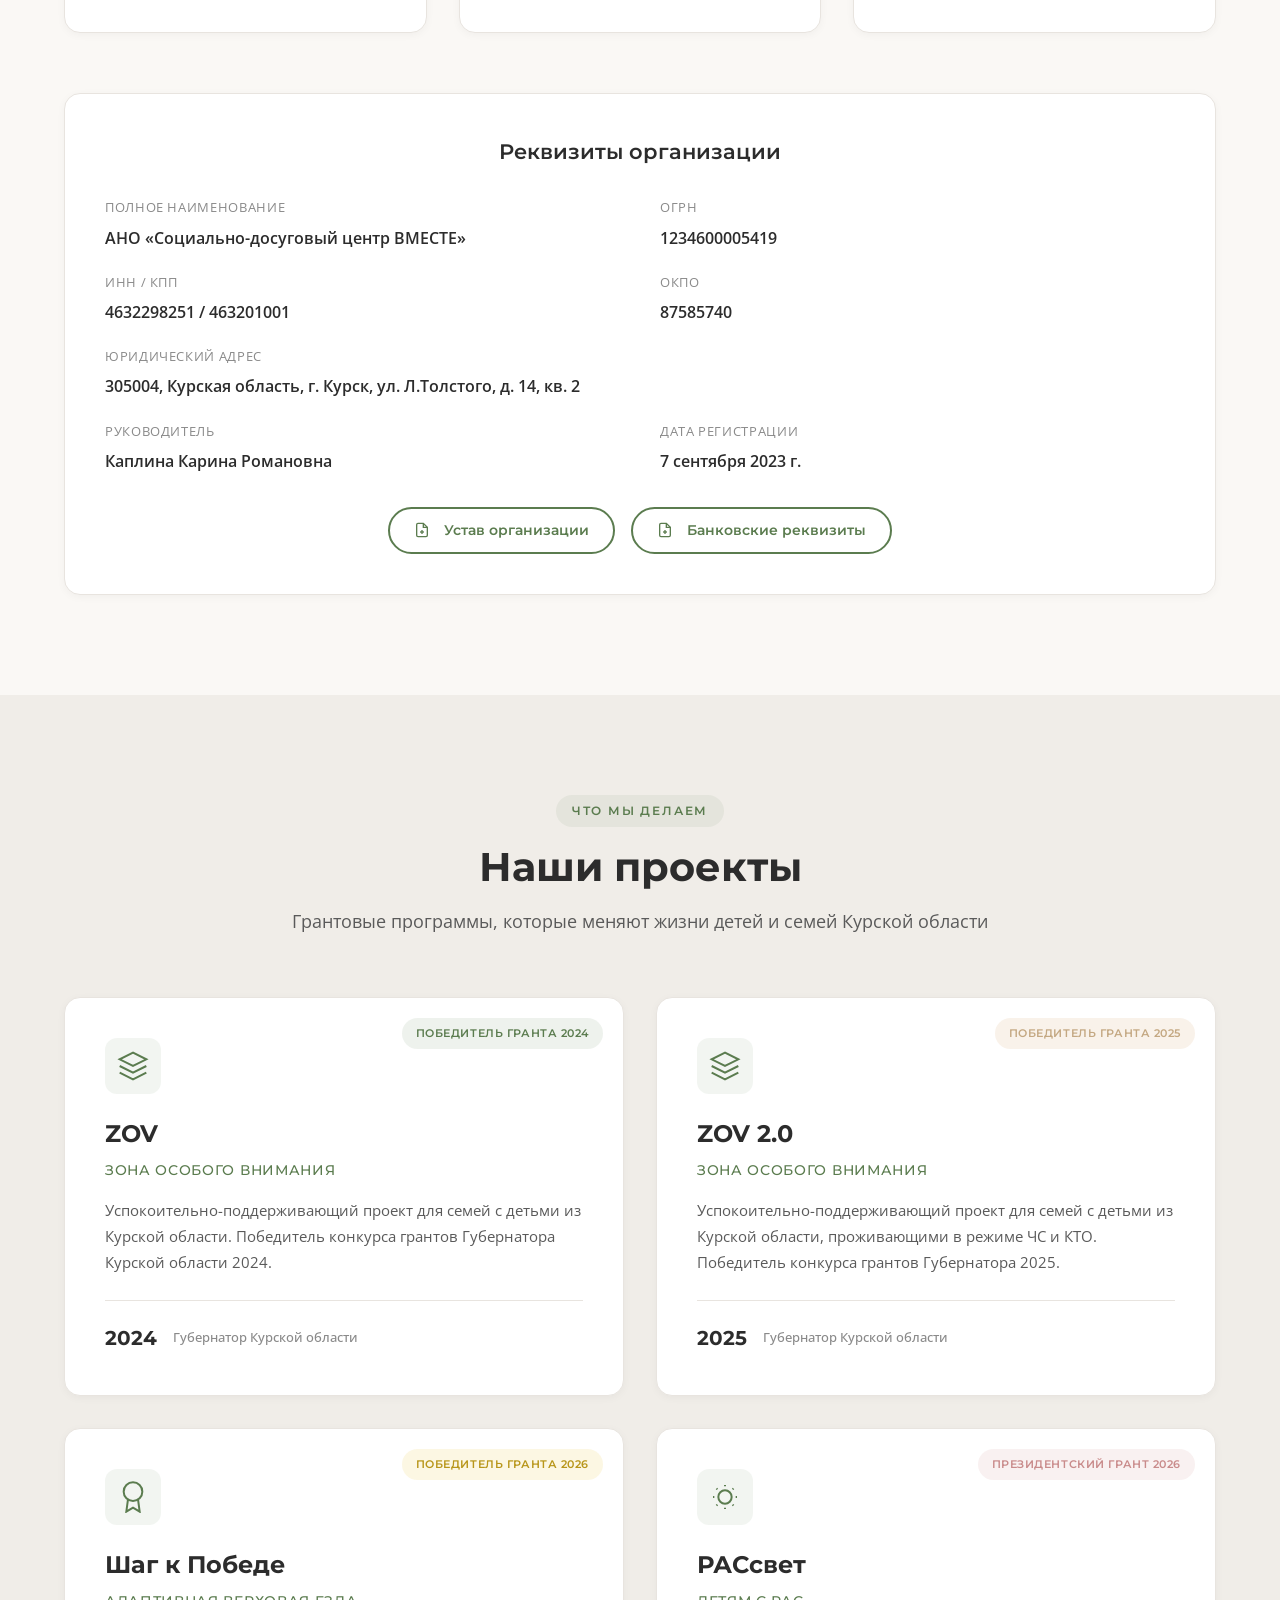
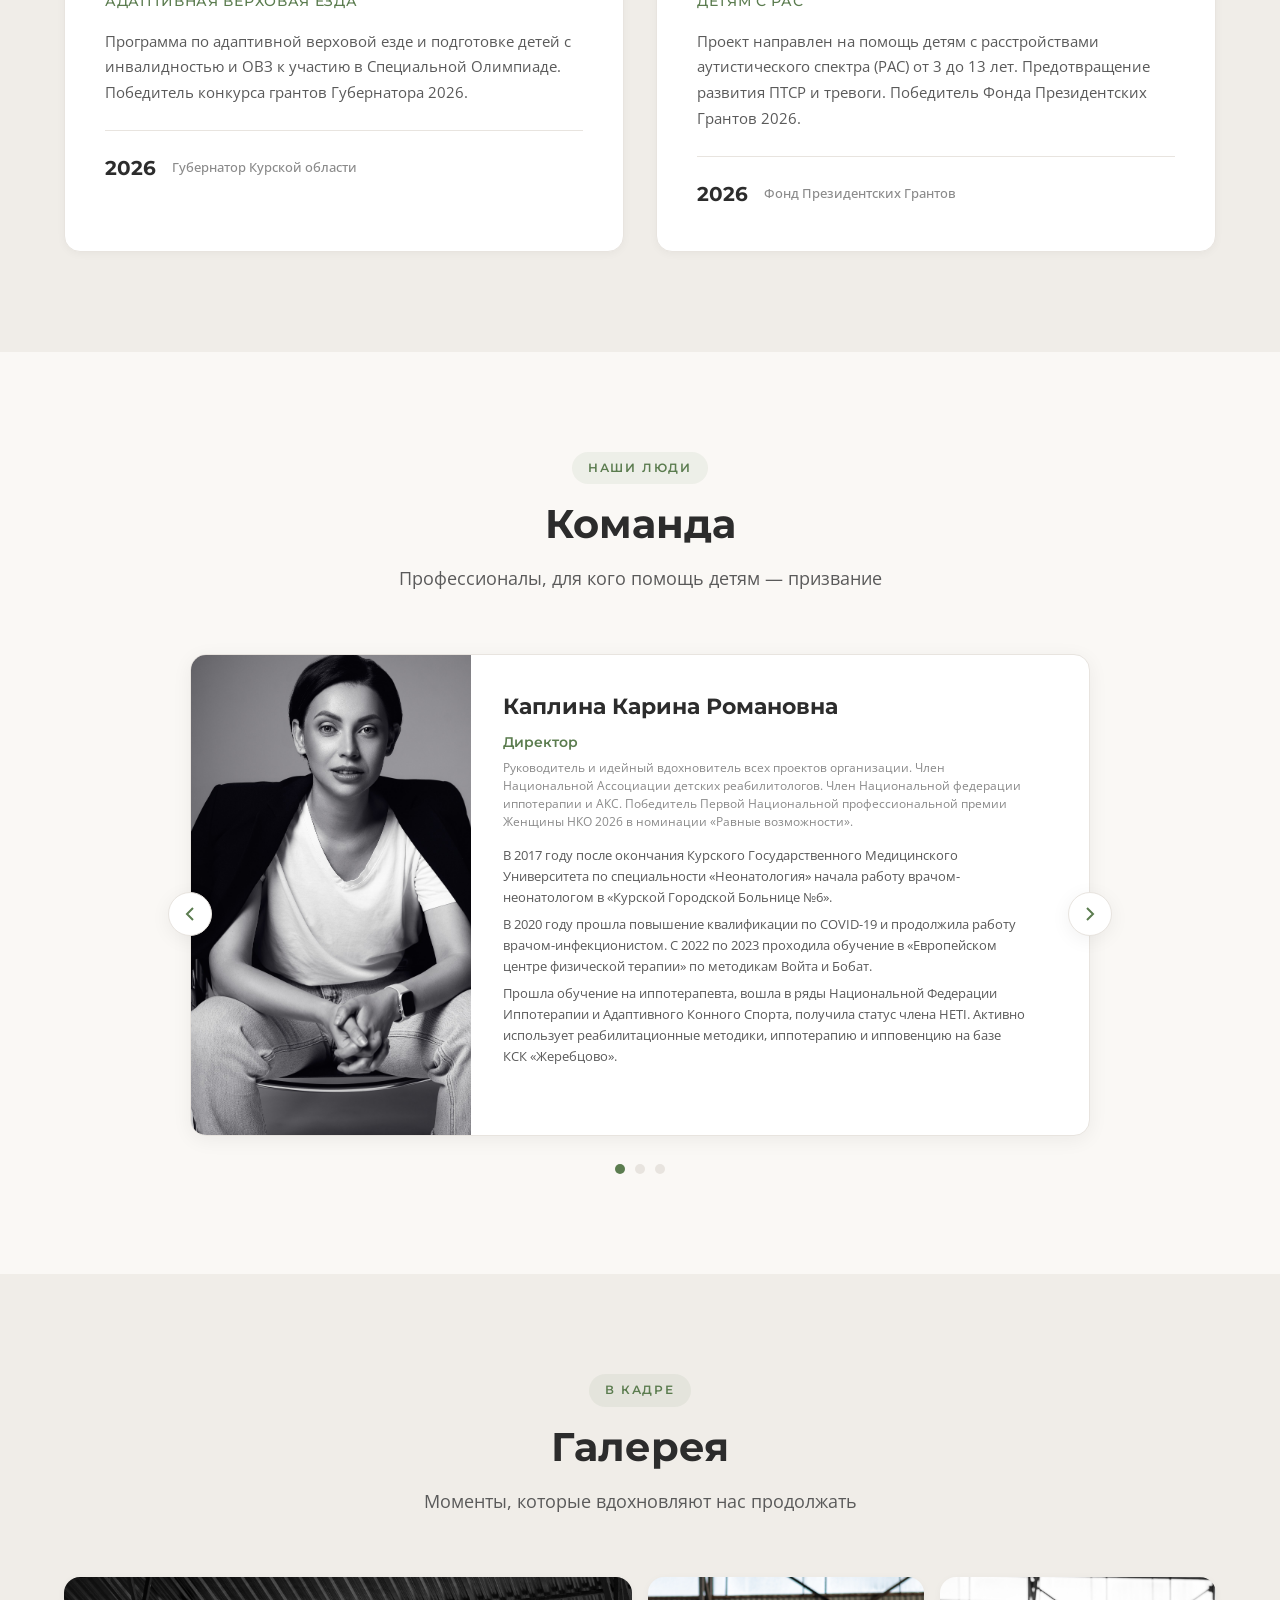
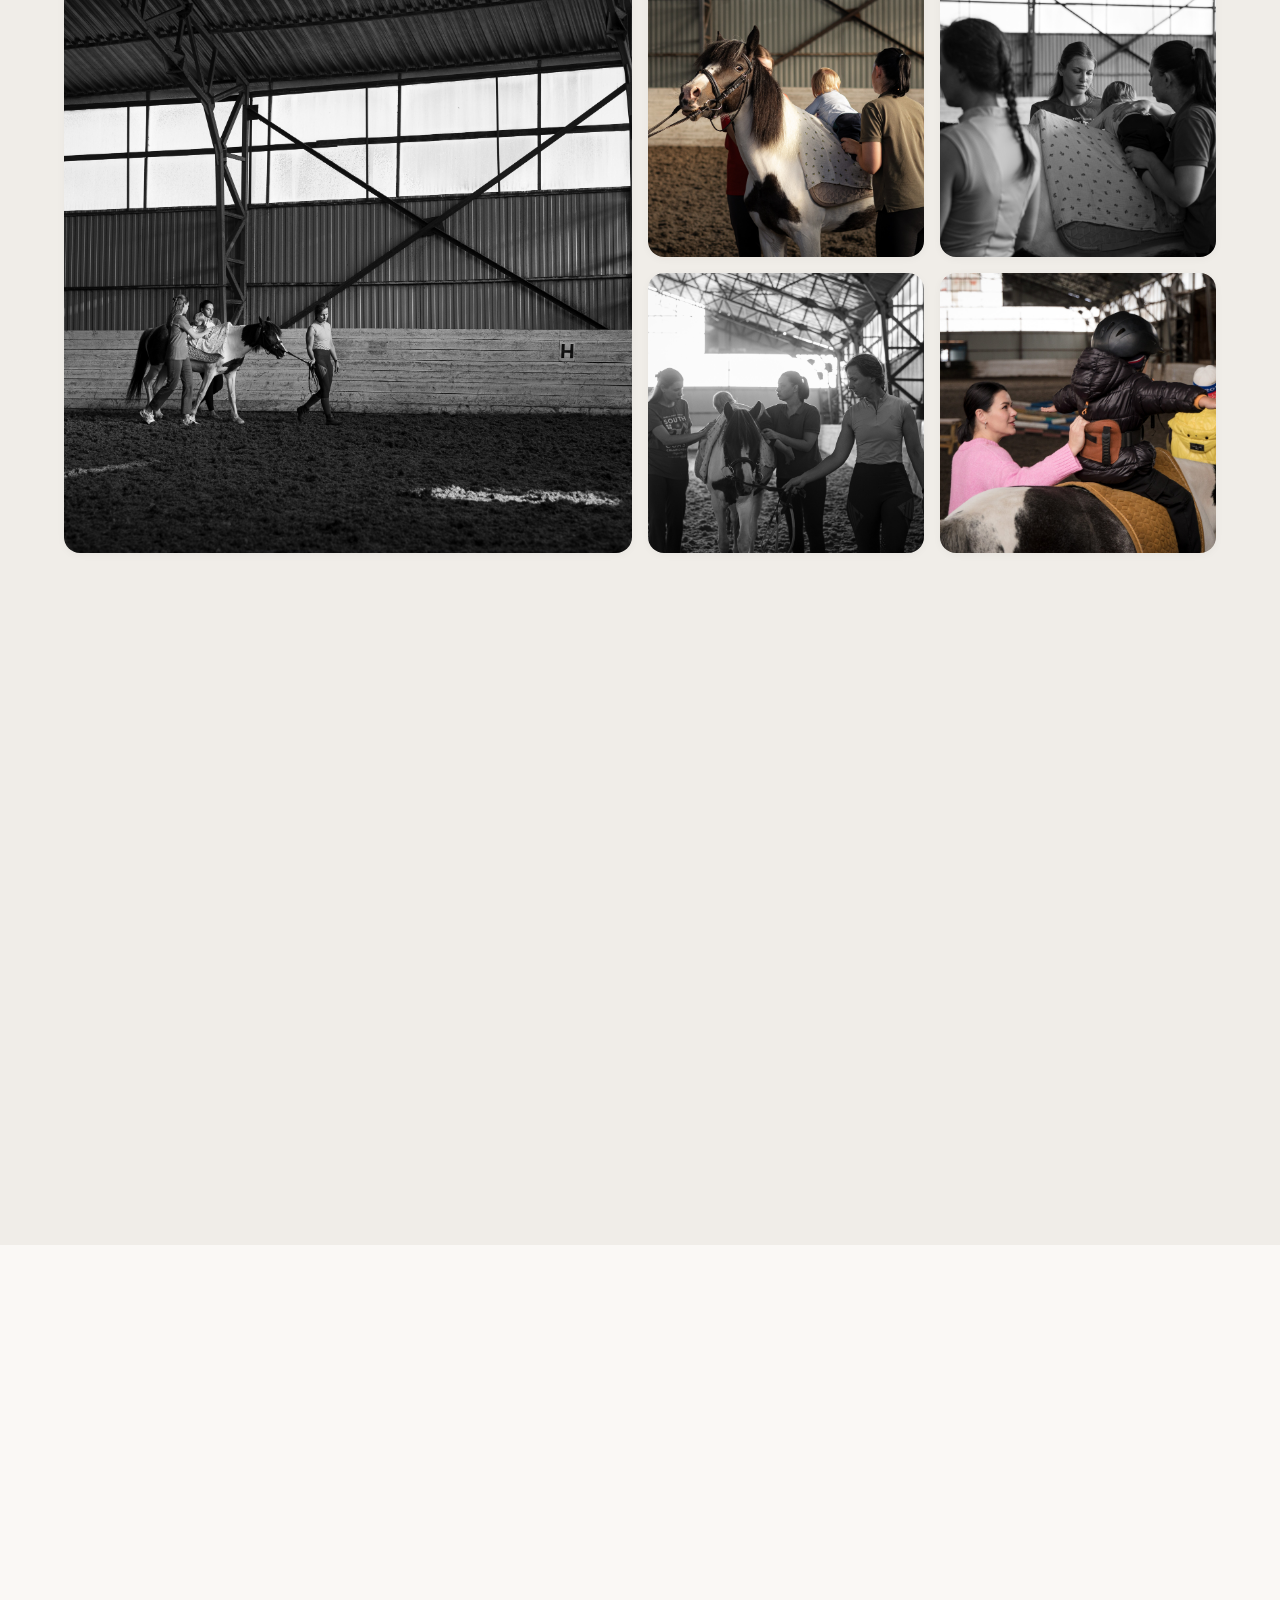
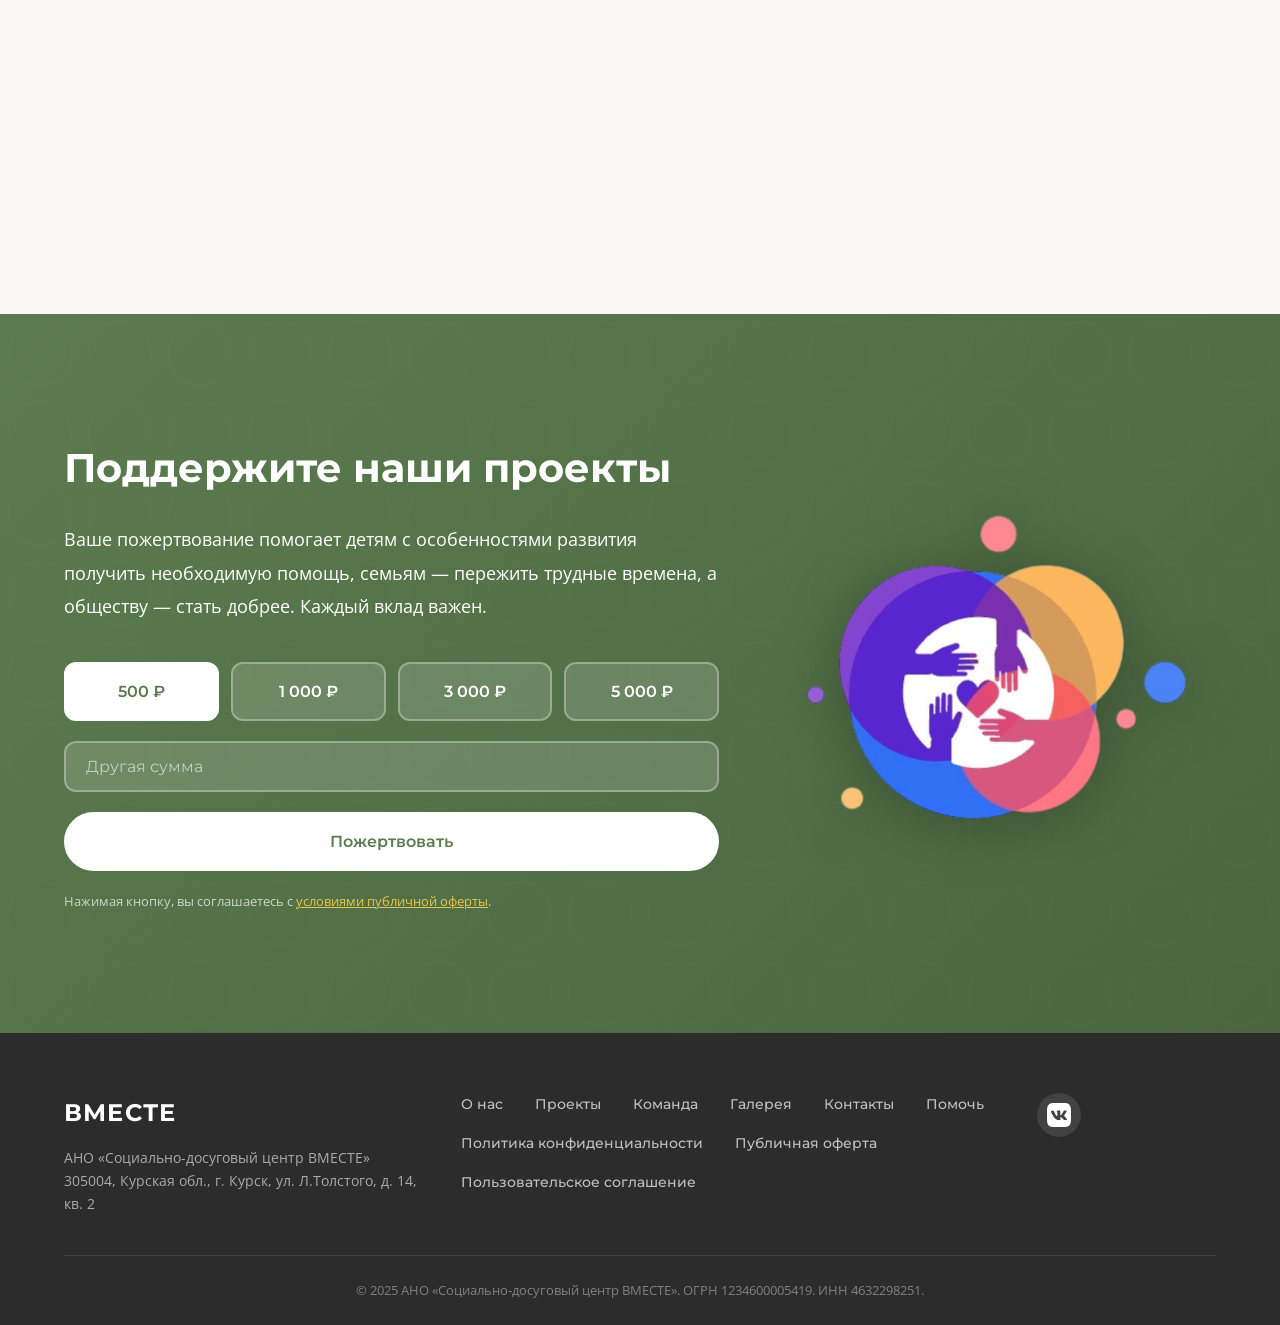
==== commit 907f5d1a: "Fix: offer link opens modal instead of separate page" ====
--- a/index.html
+++ b/index.html
@@ -405,7 +405,7 @@
                         </div>
                         <div class="donate__custom"><input type="number" name="custom" placeholder="Другая сумма" min="100"></div>
                         <button type="submit" class="btn btn--primary btn--large">Пожертвовать</button>
-                        <p class="donate__note">Нажимая кнопку, вы соглашаетесь с <a href="offer.html" target="_blank">условиями публичной оферты</a>.</p>
+                        <p class="donate__note">Нажимая кнопку, вы соглашаетесь с <a href="#" data-modal="offer" style="color: var(--color-accent); text-decoration: underline;">условиями публичной оферты</a>.</p>
                     </form>
                 </div>
                 <div class="donate__right">
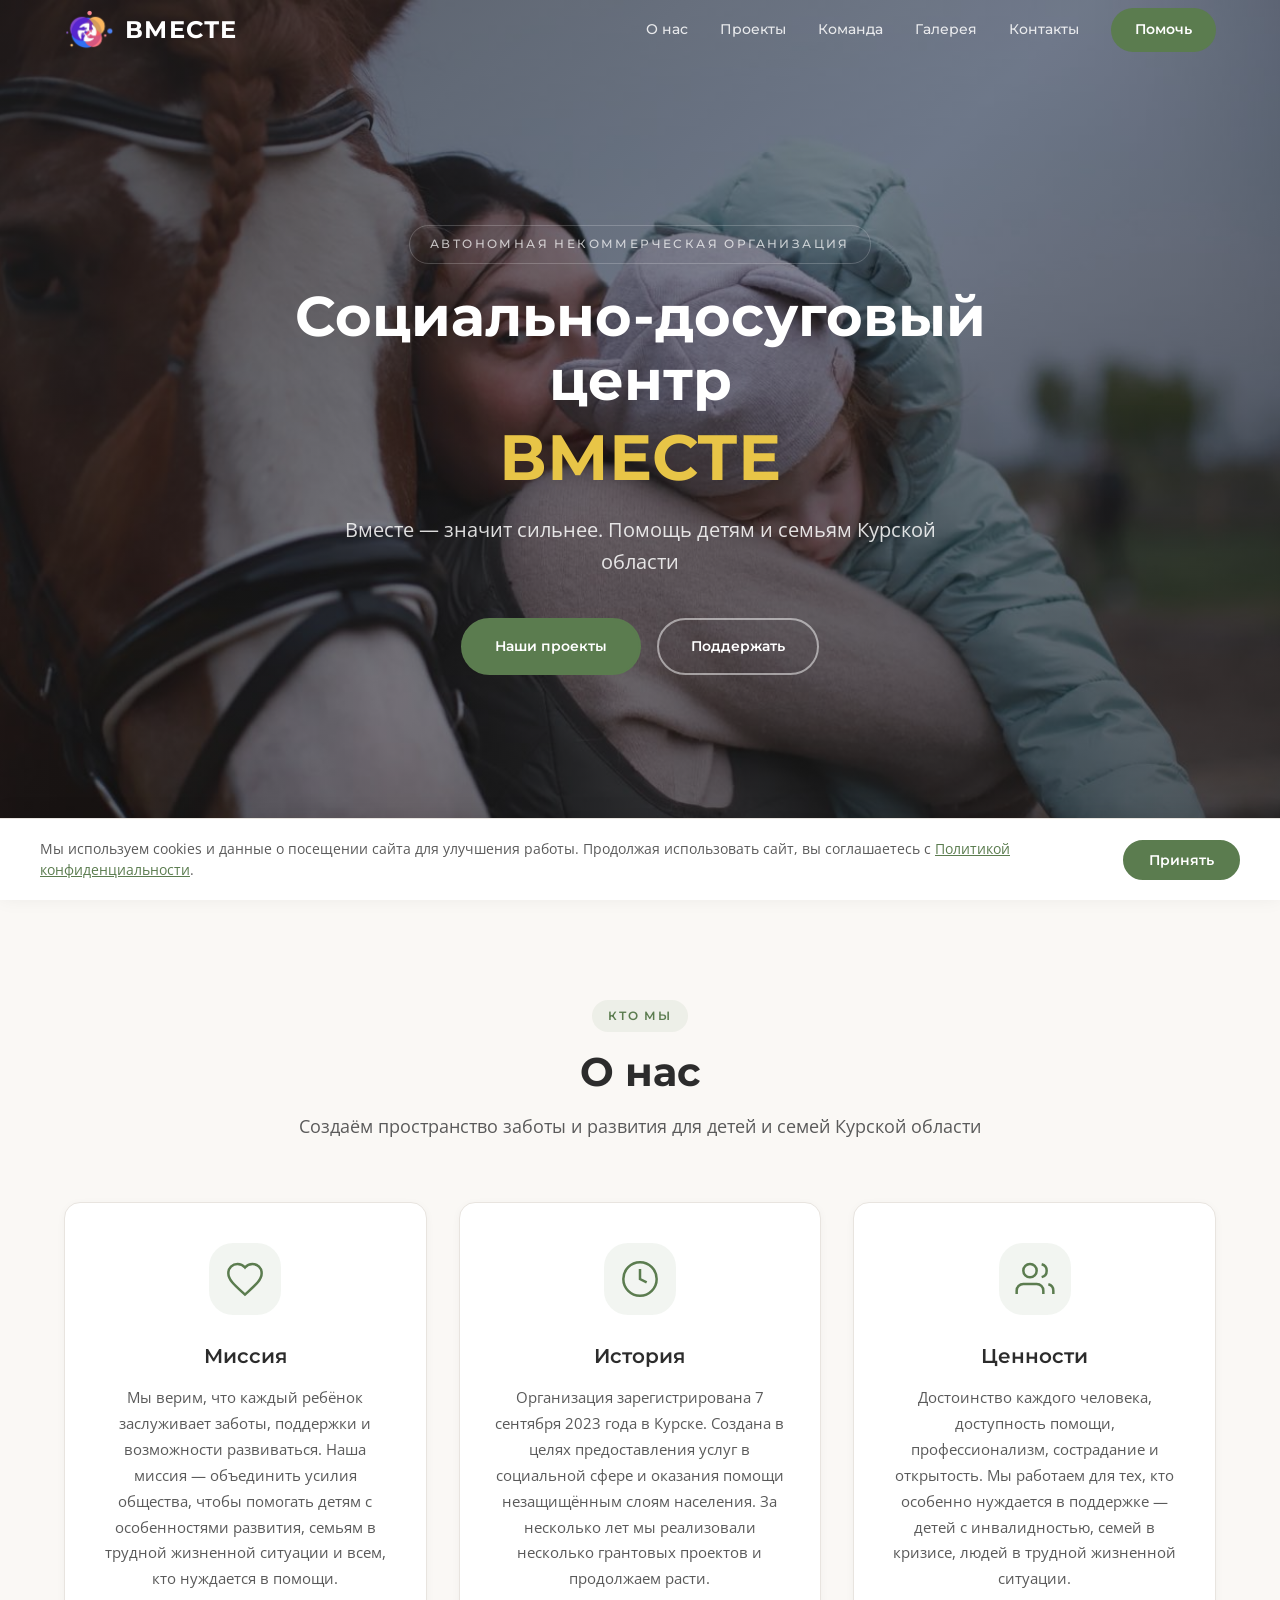
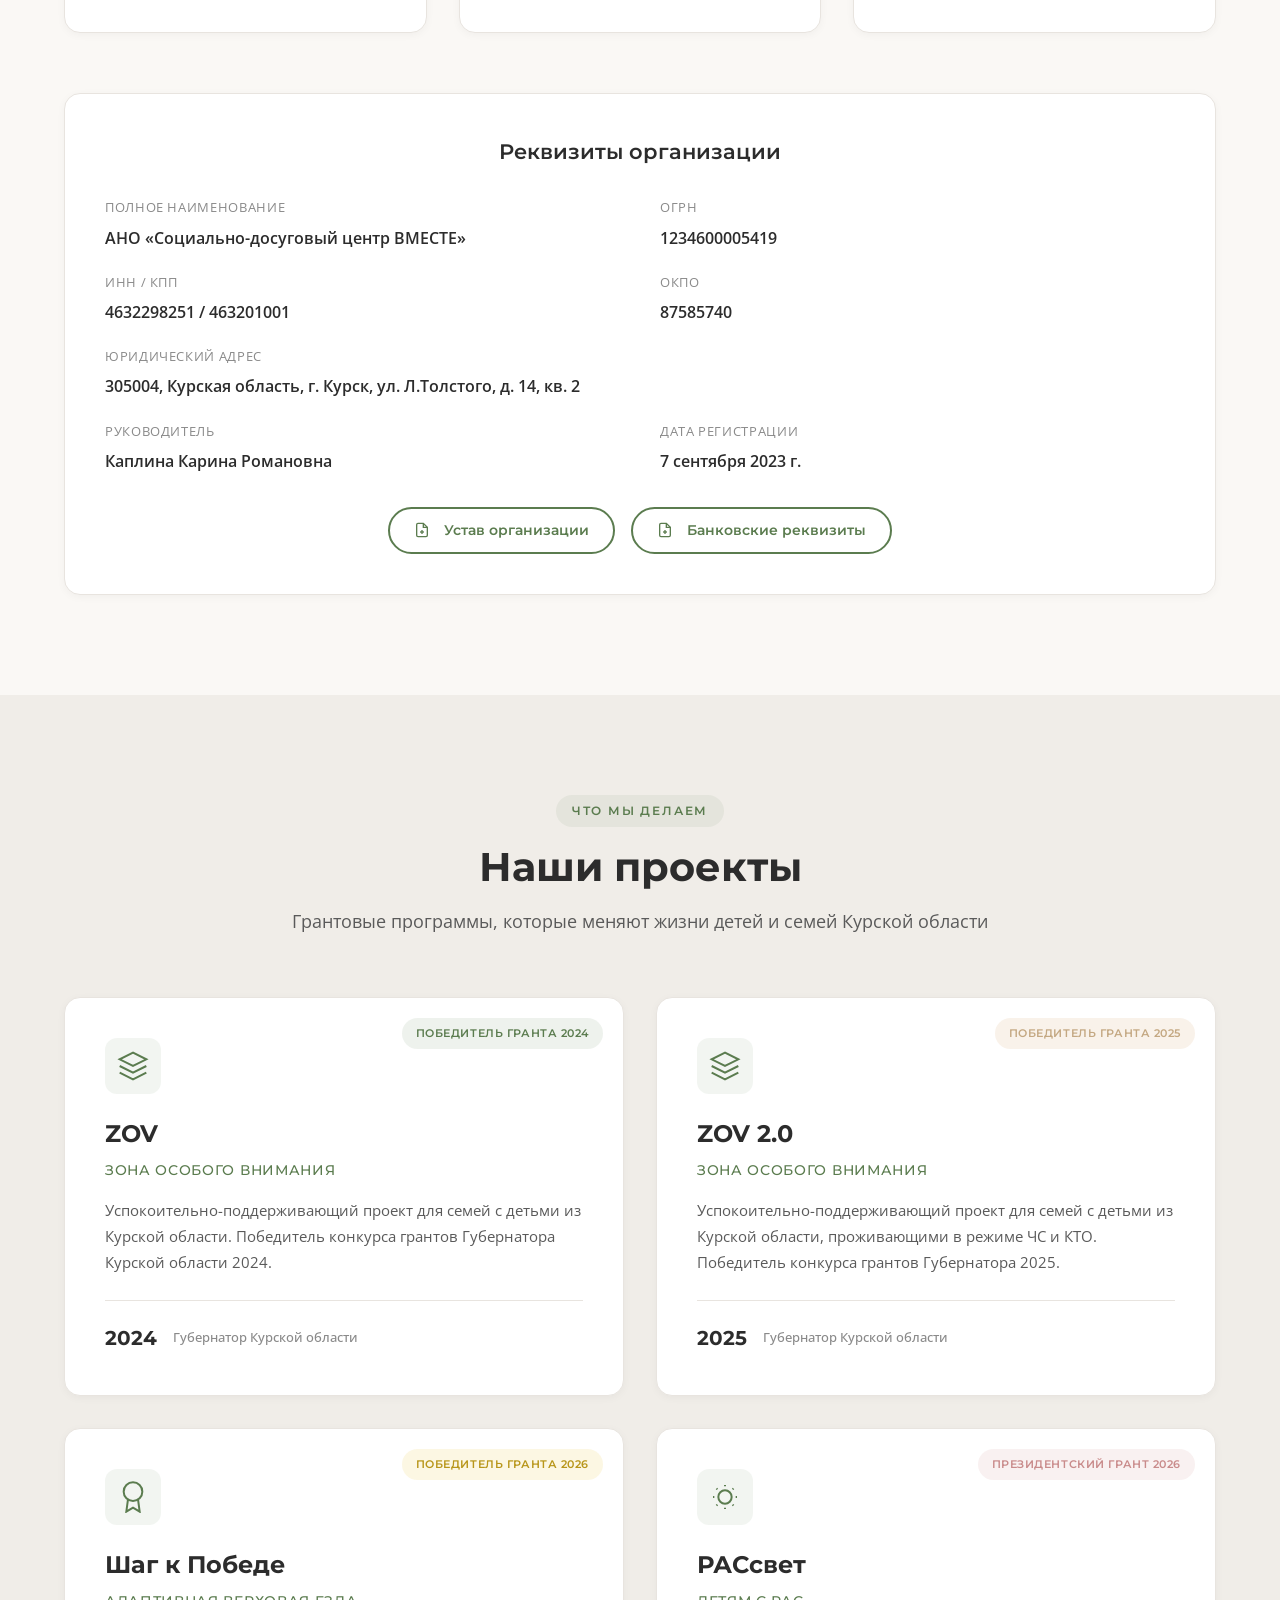
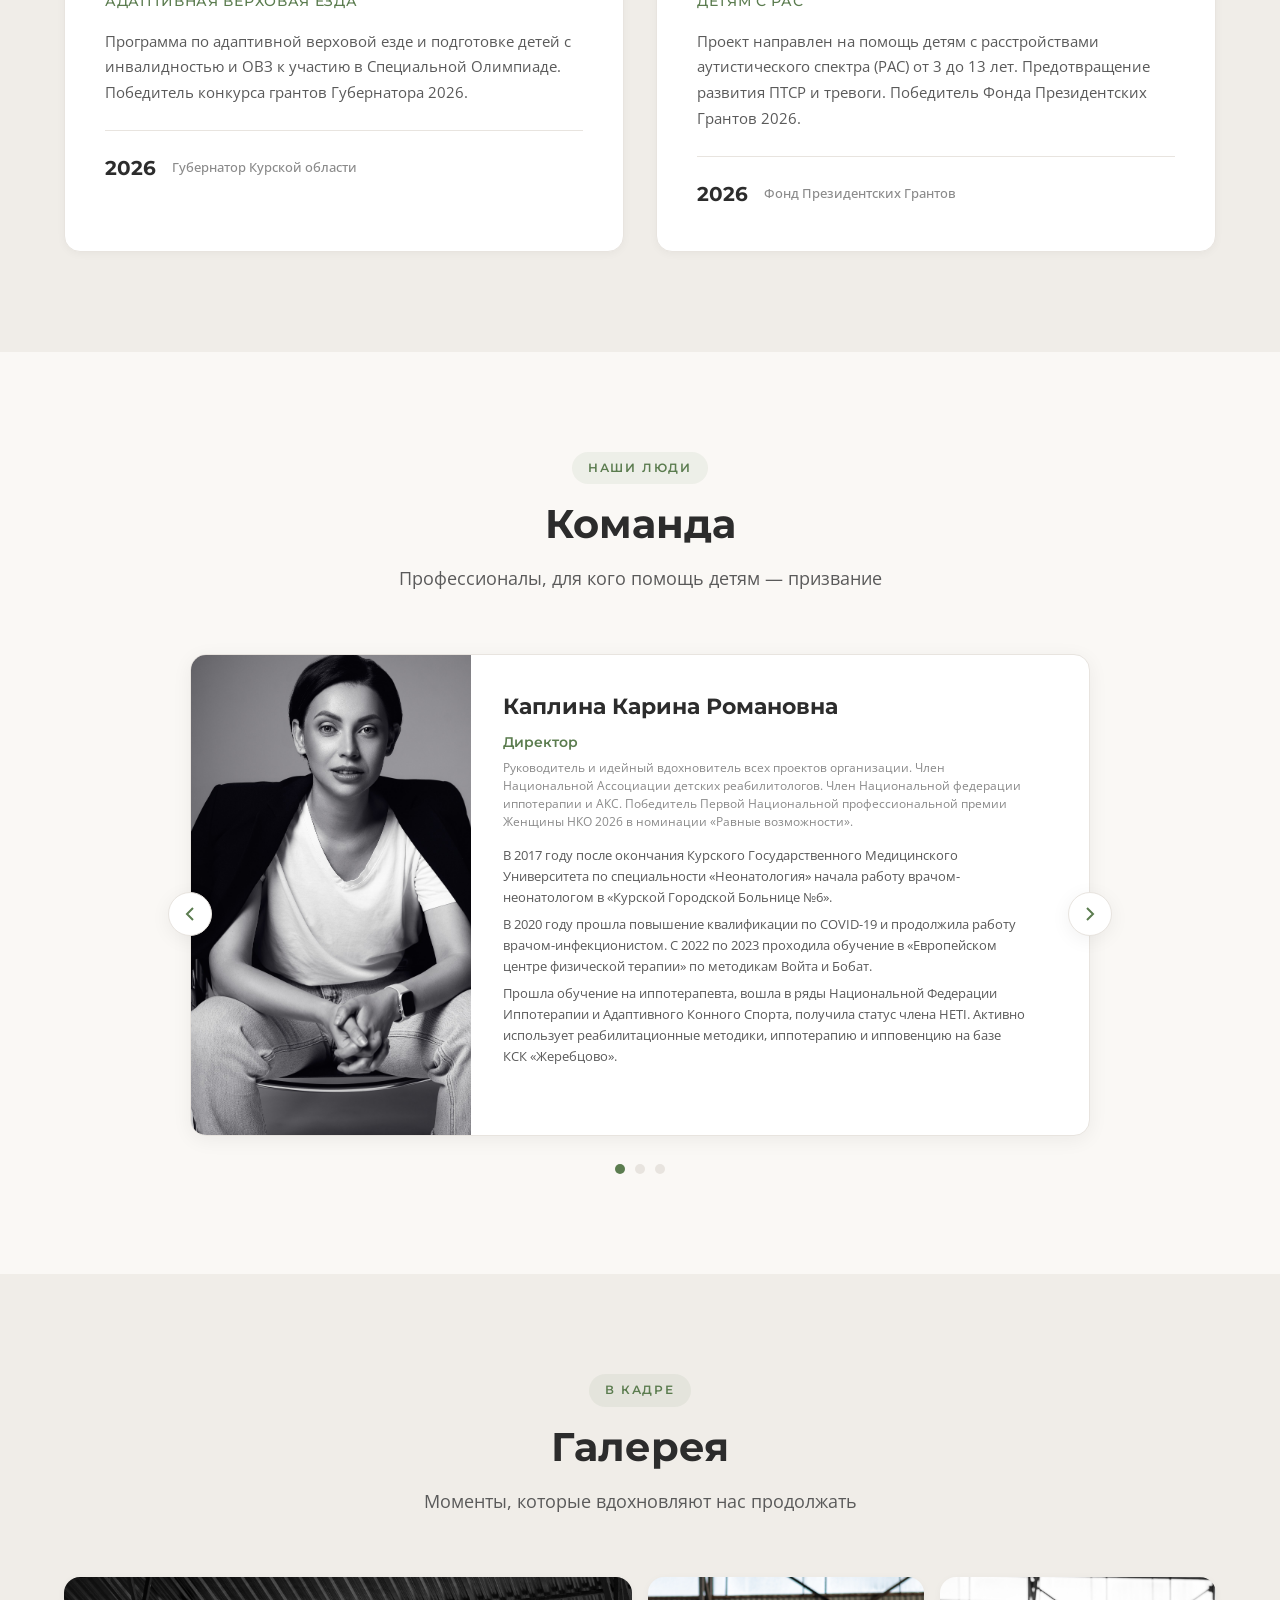
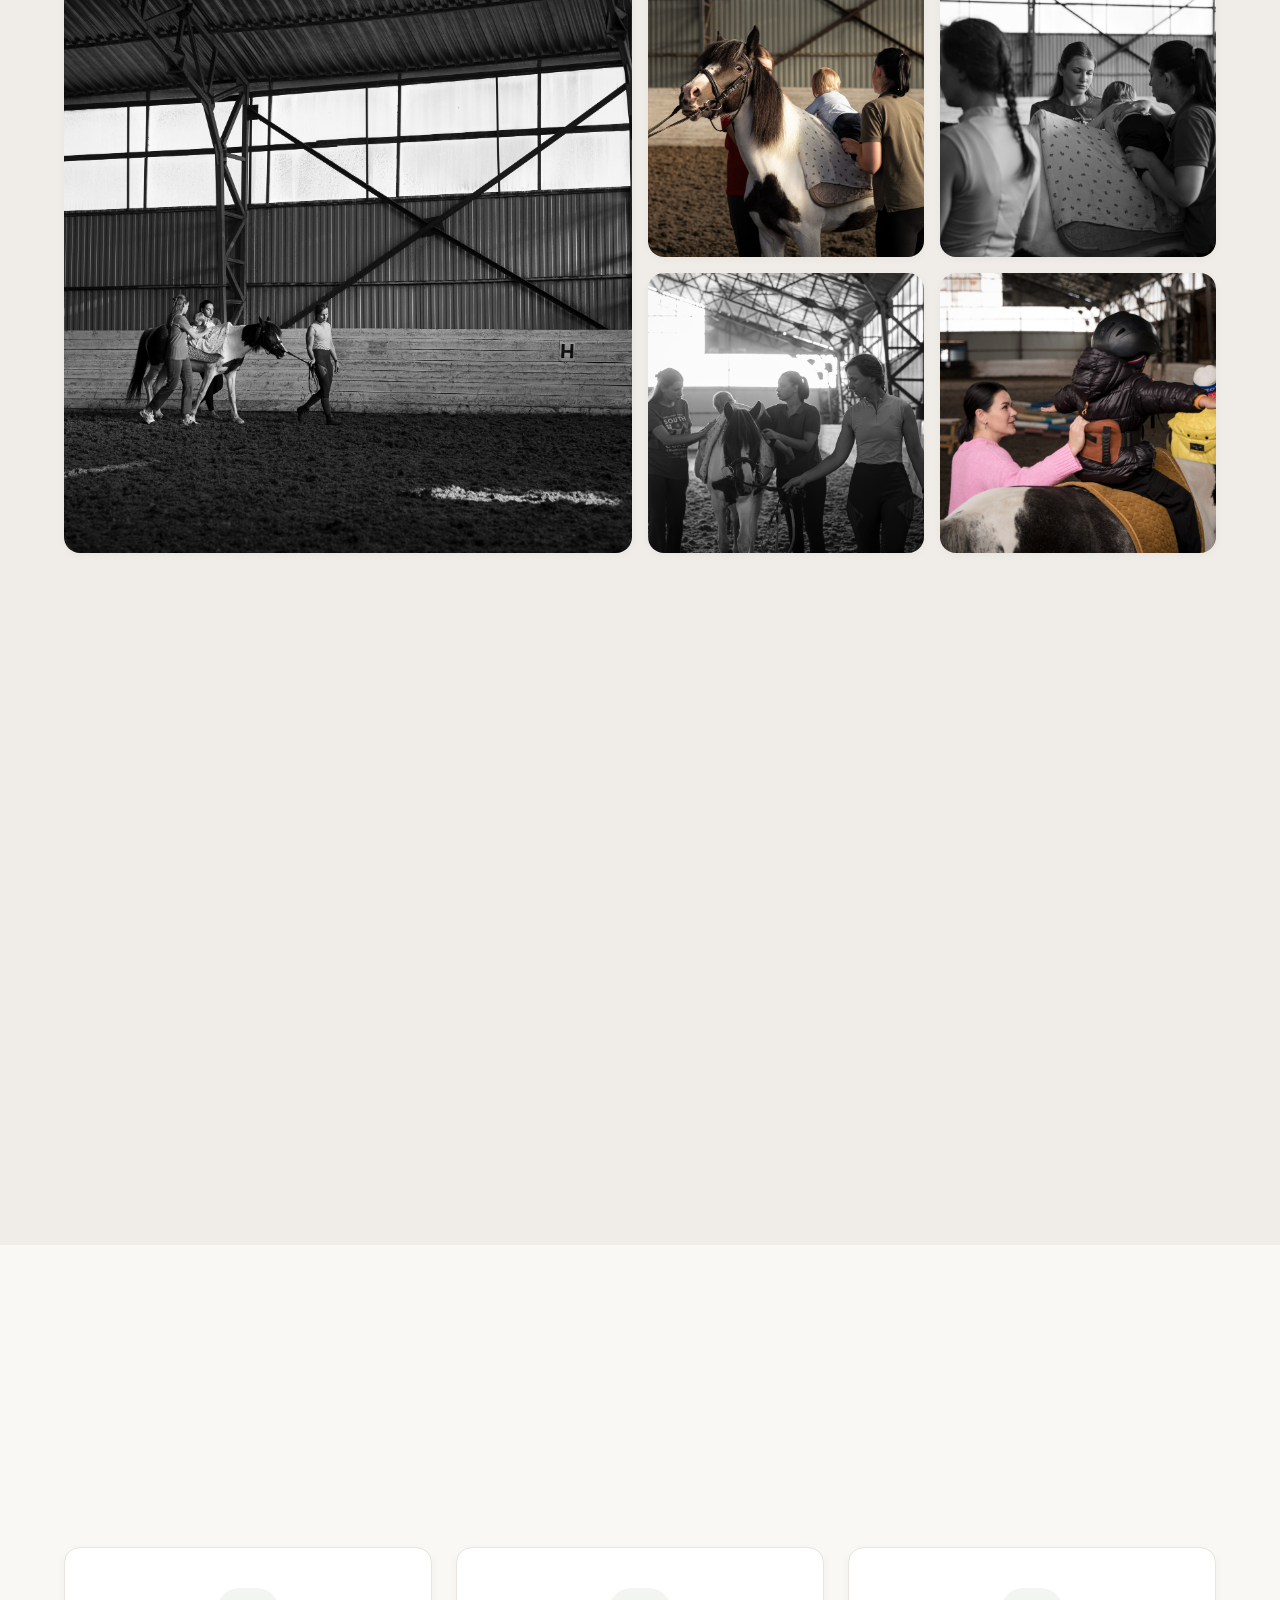
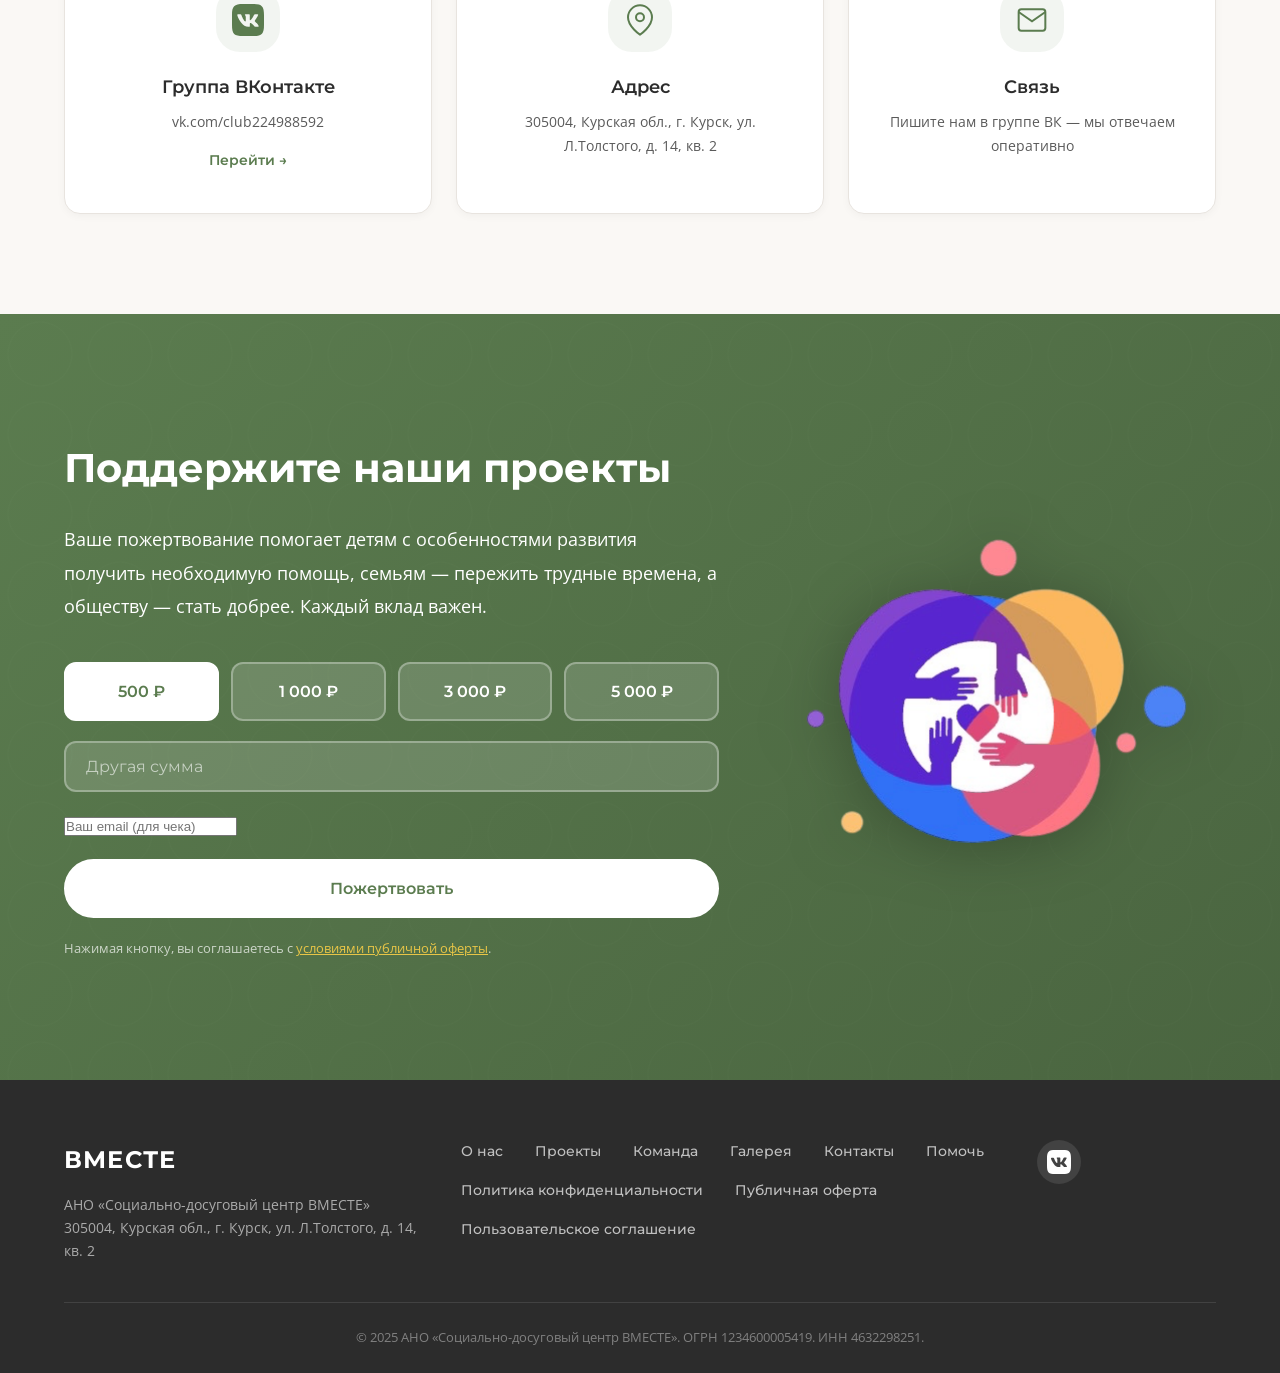
==== commit 63d8c7e6: "Обновление: интеграция ЮKassa Checkout Widget" ====
--- a/index.html
+++ b/index.html
@@ -396,16 +396,23 @@
                 <div class="donate__left">
                     <h2 class="donate__title">Поддержите наши проекты</h2>
                     <p class="donate__text">Ваше пожертвование помогает детям с особенностями развития получить необходимую помощь, семьям — пережить трудные времена, а обществу — стать добрее. Каждый вклад важен.</p>
-                    <form class="donate__form" id="donateForm" onsubmit="event.preventDefault(); alert('Форма оплаты в процессе подключения. Свяжитесь с нами через ВК для пожертвования.');">
+                    <form class="donate__form" id="donateForm">
                         <div class="donate__amounts">
                             <label class="donate__amount"><input type="radio" name="amount" value="500" checked><span>500 ₽</span></label>
                             <label class="donate__amount"><input type="radio" name="amount" value="1000"><span>1 000 ₽</span></label>
                             <label class="donate__amount"><input type="radio" name="amount" value="3000"><span>3 000 ₽</span></label>
                             <label class="donate__amount"><input type="radio" name="amount" value="5000"><span>5 000 ₽</span></label>
                         </div>
-                        <div class="donate__custom"><input type="number" name="custom" placeholder="Другая сумма" min="100"></div>
-                        <button type="submit" class="btn btn--primary btn--large">Пожертвовать</button>
+                        <div class="donate__custom"><input type="number" name="custom" id="customAmount" placeholder="Другая сумма" min="10" step="1"></div>
+                        <div class="donate__email"><input type="email" name="email" id="donorEmail" placeholder="Ваш email (для чека)"></div>
+                        <button type="submit" class="btn btn--primary btn--large" id="donateBtn">
+                            <span class="btn__text">Пожертвовать</span>
+                            <span class="btn__loader" style="display:none;">
+                                <svg width="20" height="20" viewBox="0 0 24 24" fill="none" stroke="currentColor" stroke-width="2"><circle cx="12" cy="12" r="10" stroke-dasharray="60" stroke-dashoffset="20" style="animation:spin 1s linear infinite"><animateTransform attributeName="transform" type="rotate" from="0 12 12" to="360 12 12" dur="1s" repeatCount="indefinite"/></circle></svg>
+                            </span>
+                        </button>
                         <p class="donate__note">Нажимая кнопку, вы соглашаетесь с <a href="#" data-modal="offer" style="color: var(--color-accent); text-decoration: underline;">условиями публичной оферты</a>.</p>
+                        <div class="donate__message" id="donateMessage" style="display:none;"></div>
                     </form>
                 </div>
                 <div class="donate__right">
@@ -527,6 +534,7 @@
         </div>
     </div>
 
+    <script src="https://yookassa.ru/checkout-widget/v1/checkout-widget.js"></script>
     <script src="js/main.js"></script>
 
     <!-- Cookies Banner -->
